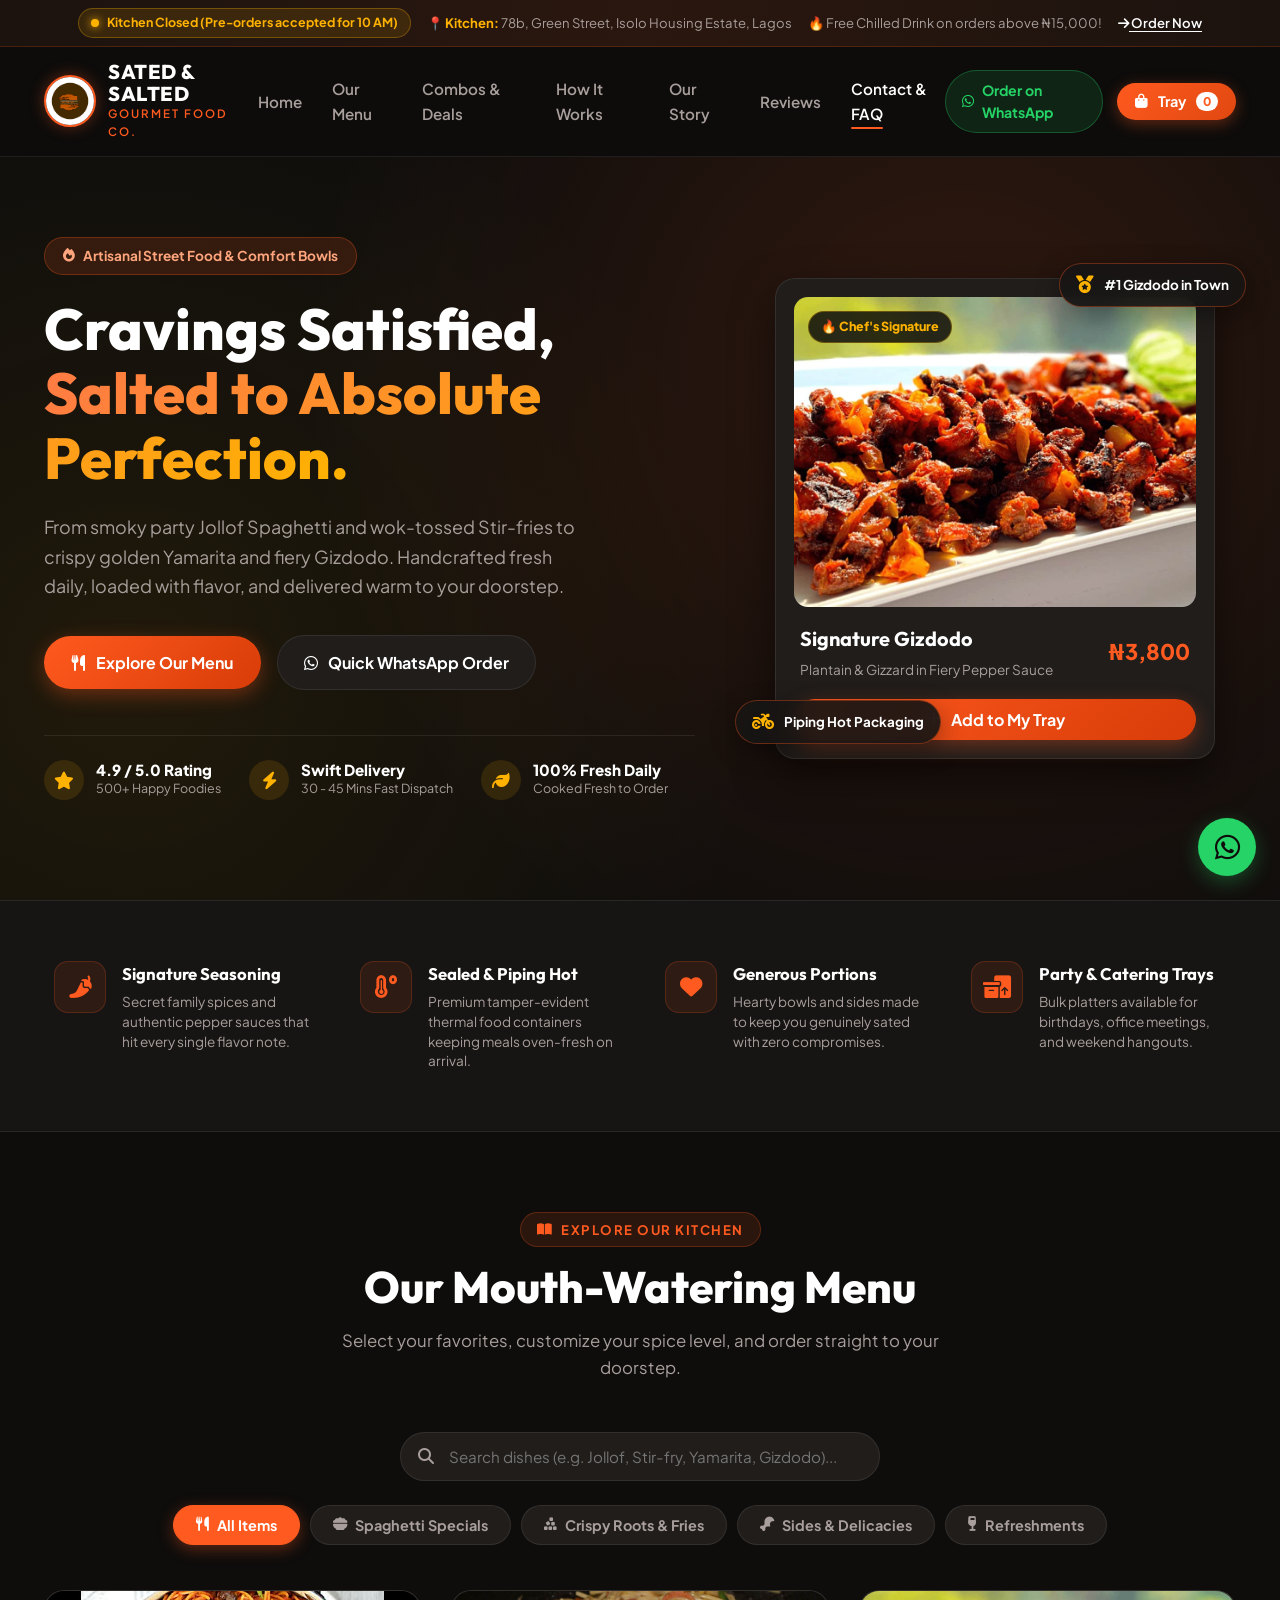
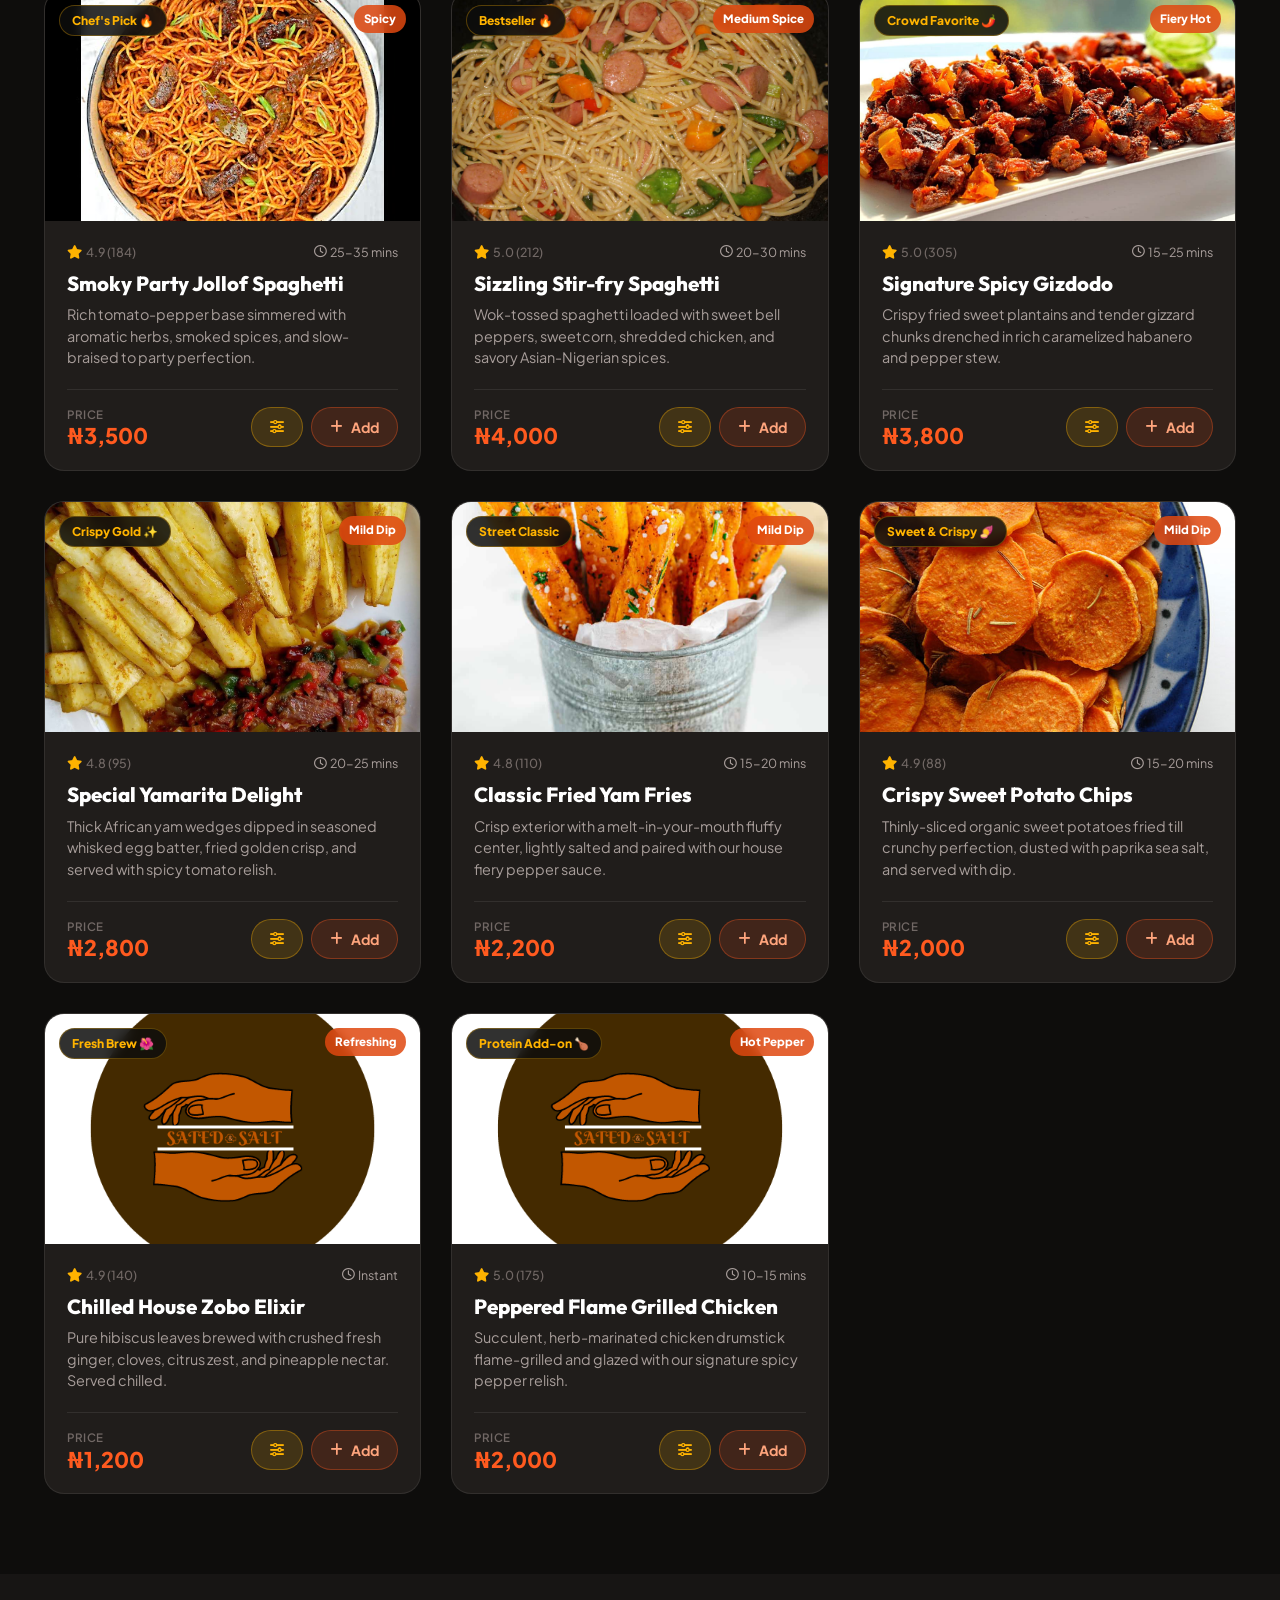
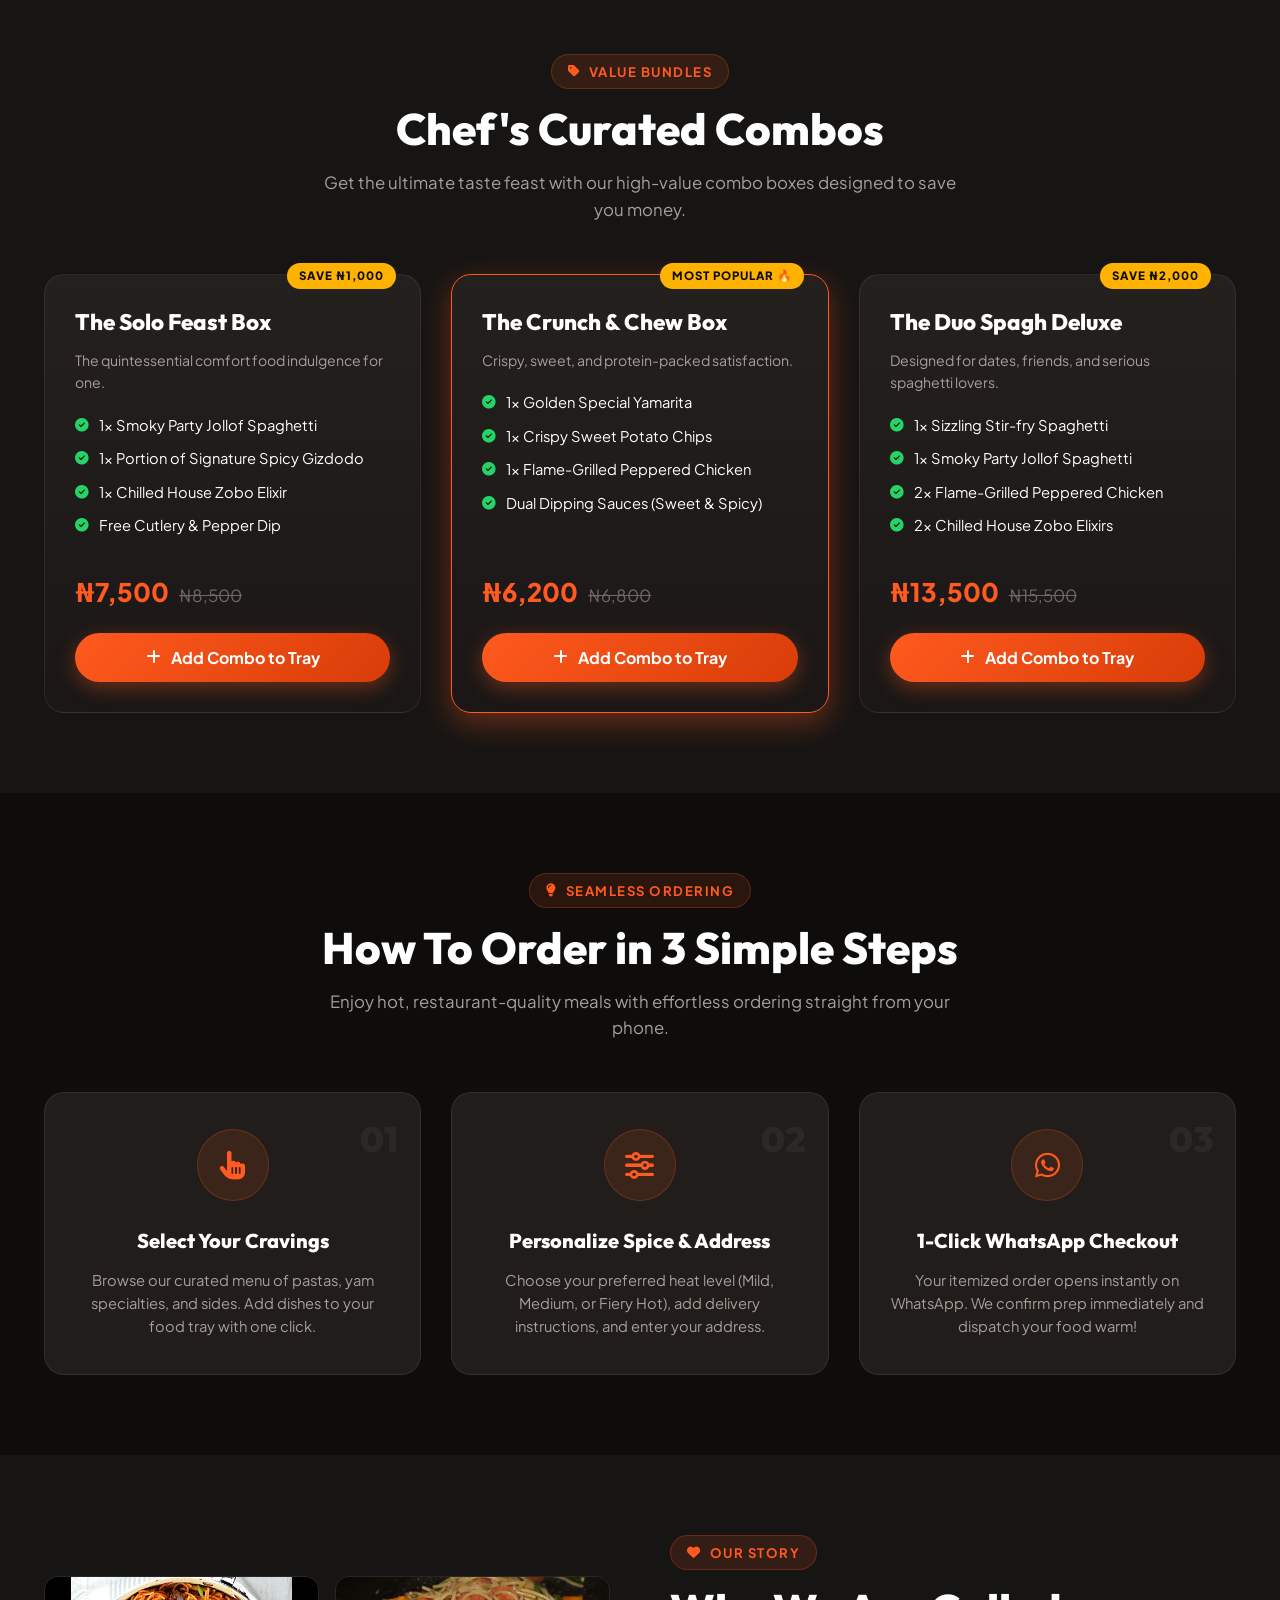
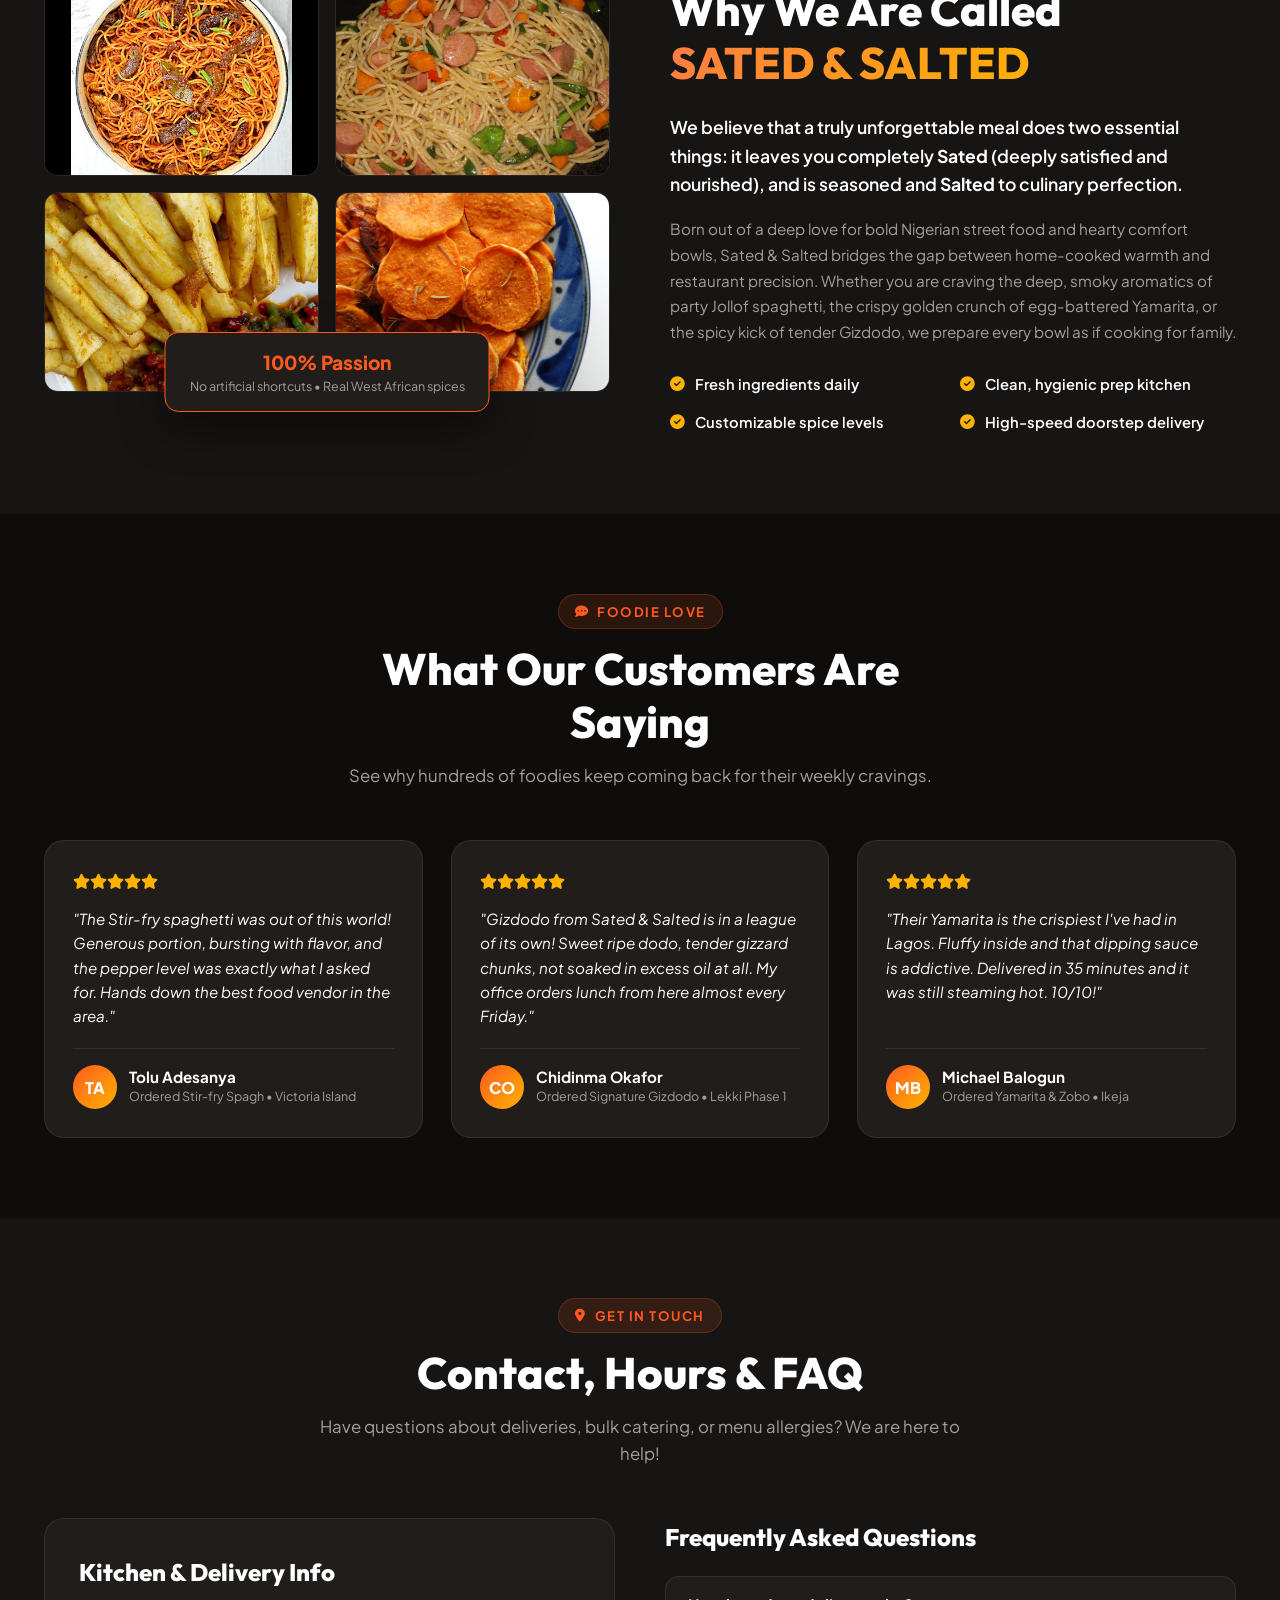
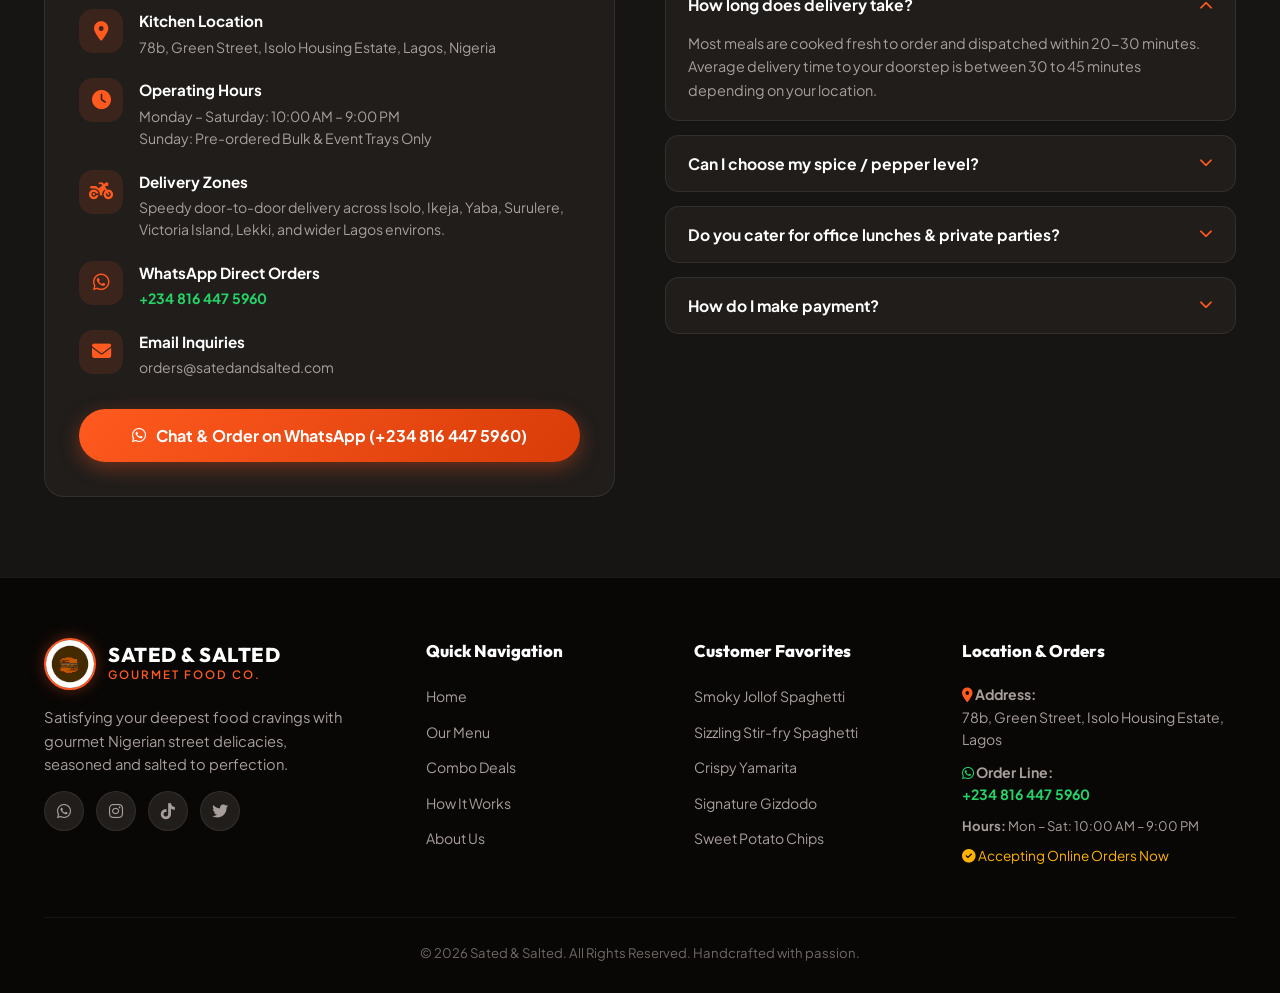
==== index.html @ 45235efa "Redesign Sated & Salted food vendor website with menu, cart, and WhatsApp ordering" ====
<!DOCTYPE html>
<html lang="en">

<head>
  <meta charset="UTF-8">
  <meta http-equiv="X-UA-Compatible" content="IE=edge">
  <meta name="viewport" content="width=device-width, initial-scale=1.0">
  <title>Sated & Salted | Gourmet Street Food & Comfort Bowls</title>
  <meta name="description" content="Sated & Salted serves mouth-watering Jollof Spaghetti, Stir-fry, Yamarita, Crispy Sweet Potato, and Signature Spicy Gizdodo. Order online with swift delivery!">

  <!-- Google Fonts -->
  <link rel="preconnect" href="https://fonts.googleapis.com">
  <link rel="preconnect" href="https://fonts.gstatic.com" crossorigin>
  <link href="https://fonts.googleapis.com/css2?family=Outfit:wght@400;600;700;800;900&family=Plus+Jakarta+Sans:wght@400;500;600;700;800&display=swap" rel="stylesheet">

  <!-- Font Awesome 6 Icons -->
  <link rel="stylesheet" href="https://cdnjs.cloudflare.com/ajax/libs/font-awesome/6.4.0/css/all.min.css">

  <!-- Main Stylesheet -->
  <link rel="stylesheet" href="style.css">
</head>

<body>

  <!-- Top Announcement Bar -->
  <div class="top-bar">
    <span id="kitchenStatusIndicator" class="kitchen-status-pill"><span class="status-dot"></span> Kitchen Open & Cooking</span>
    <span>📍 <strong>Kitchen:</strong> 78b, Green Street, Isolo Housing Estate, Lagos</span>
    <span>🔥 Free Chilled Drink on orders above ₦15,000!</span>
    <a href="#menu"><i class="fas fa-arrow-right"></i> Order Now</a>
  </div>

  <!-- Main Sticky Header -->
  <header id="header">
    <div class="container header-container">
      <!-- Brand Logo -->
      <a href="#hero" class="brand-logo-link">
        <img src="SATED & SALTED.png" alt="Sated & Salted Logo" class="brand-logo-img">
        <div class="brand-name-text">
          <span class="brand-title">SATED & SALTED</span>
          <span class="brand-subtitle">Gourmet Food Co.</span>
        </div>
      </a>

      <!-- Navigation Links -->
      <nav>
        <ul id="navbar">
          <li><a class="active" href="#hero">Home</a></li>
          <li><a href="#menu">Our Menu</a></li>
          <li><a href="#specials">Combos & Deals</a></li>
          <li><a href="#how-it-works">How It Works</a></li>
          <li><a href="#about">Our Story</a></li>
          <li><a href="#reviews">Reviews</a></li>
          <li><a href="#contact">Contact & FAQ</a></li>
        </ul>
      </nav>

      <!-- Header Actions -->
      <div class="header-actions">
        <!-- Direct WhatsApp CTA -->
        <a href="https://wa.me/2348164475960?text=Hello%20Sated%20%26%20Salted!%20I%20would%20like%20to%20place%20an%20order." target="_blank" class="btn-header-whatsapp">
          <i class="fab fa-whatsapp"></i>
          <span>Order on WhatsApp</span>
        </a>

        <!-- Cart Button -->
        <button class="btn-cart-toggle" aria-label="View Shopping Cart">
          <i class="fas fa-shopping-bag"></i>
          <span>Tray</span>
          <span class="cart-count-badge">0</span>
        </button>

        <!-- Mobile Menu Toggle Button -->
        <button class="mobile-menu-toggle" id="mobileMenuToggle" aria-label="Toggle Navigation">
          <i class="fas fa-bars"></i>
        </button>
      </div>
    </div>
  </header>

  <!-- Hero Section -->
  <section id="hero">
    <div class="container">
      <div class="hero-grid">
        <!-- Left Hero Copy -->
        <div class="hero-content">
          <div class="hero-badge">
            <i class="fas fa-fire"></i>
            <span>Artisanal Street Food & Comfort Bowls</span>
          </div>
          
          <h1 class="hero-title">
            Cravings Satisfied, <br>
            <span class="gradient-text">Salted to Absolute Perfection.</span>
          </h1>

          <p class="hero-subtitle">
            From smoky party Jollof Spaghetti and wok-tossed Stir-fries to crispy golden Yamarita and fiery Gizdodo. Handcrafted fresh daily, loaded with flavor, and delivered warm to your doorstep.
          </p>

          <div class="hero-cta-group">
            <a href="#menu" class="btn-primary">
              <i class="fas fa-utensils"></i> Explore Our Menu
            </a>
            <a href="https://wa.me/2348164475960?text=Hi!%20I%20want%20to%20order%20food%20from%20Sated%20%26%20Salted" target="_blank" class="btn-secondary">
              <i class="fab fa-whatsapp"></i> Quick WhatsApp Order
            </a>
          </div>

          <!-- Trust & Service Metrics -->
          <div class="hero-trust-metrics">
            <div class="trust-item">
              <div class="trust-icon"><i class="fas fa-star"></i></div>
              <div class="trust-text">
                <h4>4.9 / 5.0 Rating</h4>
                <p>500+ Happy Foodies</p>
              </div>
            </div>

            <div class="trust-item">
              <div class="trust-icon"><i class="fas fa-bolt"></i></div>
              <div class="trust-text">
                <h4>Swift Delivery</h4>
                <p>30 - 45 Mins Fast Dispatch</p>
              </div>
            </div>

            <div class="trust-item">
              <div class="trust-icon"><i class="fas fa-leaf"></i></div>
              <div class="trust-text">
                <h4>100% Fresh Daily</h4>
                <p>Cooked Fresh to Order</p>
              </div>
            </div>
          </div>
        </div>

        <!-- Right Hero Visual Showcase -->
        <div class="hero-visual">
          <div class="floating-pill floating-pill-1">
            <i class="fas fa-medal"></i>
            <span>#1 Gizdodo in Town</span>
          </div>

          <div class="hero-dish-card">
            <div class="hero-dish-img-wrap">
              <img src="gizdodo.jpg" alt="Signature Spicy Gizdodo">
              <span class="hero-dish-badge">🔥 Chef's Signature</span>
            </div>
            <div class="hero-dish-info">
              <div>
                <h3>Signature Gizdodo</h3>
                <p>Plantain & Gizzard in Fiery Pepper Sauce</p>
              </div>
              <div class="hero-dish-price-group">
                <div class="hero-dish-price">₦3,800</div>
              </div>
            </div>
            <button class="btn-primary" style="width: 100%; margin-top: 12px; padding: 10px;" onclick="addToCart('gizdodo')">
              <i class="fas fa-plus"></i> Add to My Tray
            </button>
          </div>

          <div class="floating-pill floating-pill-2">
            <i class="fas fa-motorcycle"></i>
            <span>Piping Hot Packaging</span>
          </div>
        </div>
      </div>
    </div>
  </section>

  <!-- Features / Value Pillars Bar -->
  <section class="features-section">
    <div class="container">
      <div class="features-grid">
        <div class="feature-card">
          <div class="feature-icon-box"><i class="fas fa-pepper-hot"></i></div>
          <div class="feature-info">
            <h4>Signature Seasoning</h4>
            <p>Secret family spices and authentic pepper sauces that hit every single flavor note.</p>
          </div>
        </div>

        <div class="feature-card">
          <div class="feature-icon-box"><i class="fas fa-temperature-high"></i></div>
          <div class="feature-info">
            <h4>Sealed & Piping Hot</h4>
            <p>Premium tamper-evident thermal food containers keeping meals oven-fresh on arrival.</p>
          </div>
        </div>

        <div class="feature-card">
          <div class="feature-icon-box"><i class="fas fa-heart"></i></div>
          <div class="feature-info">
            <h4>Generous Portions</h4>
            <p>Hearty bowls and sides made to keep you genuinely sated with zero compromises.</p>
          </div>
        </div>

        <div class="feature-card">
          <div class="feature-icon-box"><i class="fas fa-boxes-packing"></i></div>
          <div class="feature-info">
            <h4>Party & Catering Trays</h4>
            <p>Bulk platters available for birthdays, office meetings, and weekend hangouts.</p>
          </div>
        </div>
      </div>
    </div>
  </section>

  <!-- Interactive Menu Section -->
  <section id="menu" class="section-p1">
    <div class="container">
      <div class="section-title-wrap">
        <span class="section-tag"><i class="fas fa-book-open"></i> Explore Our Kitchen</span>
        <h2 class="section-heading">Our Mouth-Watering Menu</h2>
        <p class="section-desc">Select your favorites, customize your spice level, and order straight to your doorstep.</p>
      </div>

      <!-- Search & Category Filters -->
      <div class="menu-filter-wrapper">
        <div class="menu-search-box">
          <i class="fas fa-search"></i>
          <input type="text" id="menuSearchInput" placeholder="Search dishes (e.g. Jollof, Stir-fry, Yamarita, Gizdodo)...">
        </div>

        <div class="menu-categories">
          <button class="cat-btn active" data-cat="all"><i class="fas fa-utensils"></i> All Items</button>
          <button class="cat-btn" data-cat="spaghetti"><i class="fas fa-bowl-food"></i> Spaghetti Specials</button>
          <button class="cat-btn" data-cat="fries"><i class="fas fa-cubes-stacked"></i> Crispy Roots & Fries</button>
          <button class="cat-btn" data-cat="sides"><i class="fas fa-drumstick-bite"></i> Sides & Delicacies</button>
          <button class="cat-btn" data-cat="drinks"><i class="fas fa-wine-glass"></i> Refreshments</button>
        </div>
      </div>

      <!-- Menu Grid Cards (Rendered dynamically by JavaScript with instant fallback) -->
      <div class="menu-grid" id="menuGrid">
        <!-- Rendered by app.js -->
      </div>
    </div>
  </section>

  <!-- Combos & Specials Section -->
  <section id="specials" class="section-p1">
    <div class="container">
      <div class="section-title-wrap">
        <span class="section-tag"><i class="fas fa-tag"></i> Value Bundles</span>
        <h2 class="section-heading">Chef's Curated Combos</h2>
        <p class="section-desc">Get the ultimate taste feast with our high-value combo boxes designed to save you money.</p>
      </div>

      <div class="specials-grid">
        <!-- Combo 1 -->
        <div class="special-card">
          <span class="combo-ribbon">Save ₦1,000</span>
          <h3>The Solo Feast Box</h3>
          <p class="special-sub">The quintessential comfort food indulgence for one.</p>
          <ul class="combo-items-list">
            <li><i class="fas fa-check-circle"></i> 1x Smoky Party Jollof Spaghetti</li>
            <li><i class="fas fa-check-circle"></i> 1x Portion of Signature Spicy Gizdodo</li>
            <li><i class="fas fa-check-circle"></i> 1x Chilled House Zobo Elixir</li>
            <li><i class="fas fa-check-circle"></i> Free Cutlery & Pepper Dip</li>
          </ul>
          <div class="combo-pricing">
            <span class="combo-current-price">₦7,500</span>
            <span class="combo-original-price">₦8,500</span>
          </div>
          <button class="btn-primary" onclick="addComboToCart('combo-solo', 'The Solo Feast Box', 7500, 'jollofspagh.jpg')">
            <i class="fas fa-plus"></i> Add Combo to Tray
          </button>
        </div>

        <!-- Combo 2 (Featured) -->
        <div class="special-card featured-combo">
          <span class="combo-ribbon">Most Popular 🔥</span>
          <h3>The Crunch & Chew Box</h3>
          <p class="special-sub">Crispy, sweet, and protein-packed satisfaction.</p>
          <ul class="combo-items-list">
            <li><i class="fas fa-check-circle"></i> 1x Golden Special Yamarita</li>
            <li><i class="fas fa-check-circle"></i> 1x Crispy Sweet Potato Chips</li>
            <li><i class="fas fa-check-circle"></i> 1x Flame-Grilled Peppered Chicken</li>
            <li><i class="fas fa-check-circle"></i> Dual Dipping Sauces (Sweet & Spicy)</li>
          </ul>
          <div class="combo-pricing">
            <span class="combo-current-price">₦6,200</span>
            <span class="combo-original-price">₦6,800</span>
          </div>
          <button class="btn-primary" onclick="addComboToCart('combo-crunch', 'The Crunch & Chew Box', 6200, 'fried yam.jpg')">
            <i class="fas fa-plus"></i> Add Combo to Tray
          </button>
        </div>

        <!-- Combo 3 -->
        <div class="special-card">
          <span class="combo-ribbon">Save ₦2,000</span>
          <h3>The Duo Spagh Deluxe</h3>
          <p class="special-sub">Designed for dates, friends, and serious spaghetti lovers.</p>
          <ul class="combo-items-list">
            <li><i class="fas fa-check-circle"></i> 1x Sizzling Stir-fry Spaghetti</li>
            <li><i class="fas fa-check-circle"></i> 1x Smoky Party Jollof Spaghetti</li>
            <li><i class="fas fa-check-circle"></i> 2x Flame-Grilled Peppered Chicken</li>
            <li><i class="fas fa-check-circle"></i> 2x Chilled House Zobo Elixirs</li>
          </ul>
          <div class="combo-pricing">
            <span class="combo-current-price">₦13,500</span>
            <span class="combo-original-price">₦15,500</span>
          </div>
          <button class="btn-primary" onclick="addComboToCart('combo-duo', 'The Duo Spagh Deluxe', 13500, 'stirfryspagh.jpg')">
            <i class="fas fa-plus"></i> Add Combo to Tray
          </button>
        </div>
      </div>
    </div>
  </section>

  <!-- How It Works Section -->
  <section id="how-it-works" class="section-p1">
    <div class="container">
      <div class="section-title-wrap">
        <span class="section-tag"><i class="fas fa-lightbulb"></i> Seamless Ordering</span>
        <h2 class="section-heading">How To Order in 3 Simple Steps</h2>
        <p class="section-desc">Enjoy hot, restaurant-quality meals with effortless ordering straight from your phone.</p>
      </div>

      <div class="steps-grid">
        <div class="step-card">
          <span class="step-number">01</span>
          <div class="step-icon-wrap"><i class="fas fa-hand-pointer"></i></div>
          <h3>Select Your Cravings</h3>
          <p>Browse our curated menu of pastas, yam specialties, and sides. Add dishes to your food tray with one click.</p>
        </div>

        <div class="step-card">
          <span class="step-number">02</span>
          <div class="step-icon-wrap"><i class="fas fa-sliders"></i></div>
          <h3>Personalize Spice & Address</h3>
          <p>Choose your preferred heat level (Mild, Medium, or Fiery Hot), add delivery instructions, and enter your address.</p>
        </div>

        <div class="step-card">
          <span class="step-number">03</span>
          <div class="step-icon-wrap"><i class="fab fa-whatsapp"></i></div>
          <h3>1-Click WhatsApp Checkout</h3>
          <p>Your itemized order opens instantly on WhatsApp. We confirm prep immediately and dispatch your food warm!</p>
        </div>
      </div>
    </div>
  </section>

  <!-- About Sated & Salted Section -->
  <section id="about" class="section-p1">
    <div class="container">
      <div class="about-grid">
        <!-- Collage of Real Dishes -->
        <div class="about-images-collage">
          <div class="about-img-box"><img src="jollofspagh.jpg" alt="Jollof Spagh Dish"></div>
          <div class="about-img-box"><img src="stirfryspagh.jpg" alt="Stir-fry Spagh Dish"></div>
          <div class="about-img-box"><img src="fried yam.jpg" alt="Yamarita Dish"></div>
          <div class="about-img-box"><img src="Sweet Potato chips.jpg" alt="Sweet Potato Chips"></div>
          
          <div class="about-badge-card">
            <h4>100% Passion</h4>
            <p>No artificial shortcuts • Real West African spices</p>
          </div>
        </div>

        <!-- Story & Values -->
        <div class="about-content">
          <div class="section-title-wrap">
            <span class="section-tag"><i class="fas fa-heart"></i> Our Story</span>
            <h2 class="section-heading">Why We Are Called <br><span class="gradient-text">SATED & SALTED</span></h2>
          </div>

          <p class="about-lead">
            We believe that a truly unforgettable meal does two essential things: it leaves you completely <strong>Sated</strong> (deeply satisfied and nourished), and is seasoned and <strong>Salted</strong> to culinary perfection.
          </p>

          <p class="about-text">
            Born out of a deep love for bold Nigerian street food and hearty comfort bowls, Sated & Salted bridges the gap between home-cooked warmth and restaurant precision. Whether you are craving the deep, smoky aromatics of party Jollof spaghetti, the crispy golden crunch of egg-battered Yamarita, or the spicy kick of tender Gizdodo, we prepare every bowl as if cooking for family.
          </p>

          <div class="about-values-list">
            <div class="val-item"><i class="fas fa-check-circle"></i> Fresh ingredients daily</div>
            <div class="val-item"><i class="fas fa-check-circle"></i> Clean, hygienic prep kitchen</div>
            <div class="val-item"><i class="fas fa-check-circle"></i> Customizable spice levels</div>
            <div class="val-item"><i class="fas fa-check-circle"></i> High-speed doorstep delivery</div>
          </div>
        </div>
      </div>
    </div>
  </section>

  <!-- Customer Reviews Section -->
  <section id="reviews" class="section-p1">
    <div class="container">
      <div class="section-title-wrap">
        <span class="section-tag"><i class="fas fa-comment-dots"></i> Foodie Love</span>
        <h2 class="section-heading">What Our Customers Are Saying</h2>
        <p class="section-desc">See why hundreds of foodies keep coming back for their weekly cravings.</p>
      </div>

      <div class="reviews-grid">
        <div class="review-card">
          <div class="review-stars">
            <i class="fas fa-star"></i><i class="fas fa-star"></i><i class="fas fa-star"></i><i class="fas fa-star"></i><i class="fas fa-star"></i>
          </div>
          <p class="review-quote">
            "The Stir-fry spaghetti was out of this world! Generous portion, bursting with flavor, and the pepper level was exactly what I asked for. Hands down the best food vendor in the area."
          </p>
          <div class="review-author">
            <div class="author-avatar">TA</div>
            <div class="author-info">
              <h4>Tolu Adesanya</h4>
              <p>Ordered Stir-fry Spagh • Victoria Island</p>
            </div>
          </div>
        </div>

        <div class="review-card">
          <div class="review-stars">
            <i class="fas fa-star"></i><i class="fas fa-star"></i><i class="fas fa-star"></i><i class="fas fa-star"></i><i class="fas fa-star"></i>
          </div>
          <p class="review-quote">
            "Gizdodo from Sated & Salted is in a league of its own! Sweet ripe dodo, tender gizzard chunks, not soaked in excess oil at all. My office orders lunch from here almost every Friday."
          </p>
          <div class="review-author">
            <div class="author-avatar">CO</div>
            <div class="author-info">
              <h4>Chidinma Okafor</h4>
              <p>Ordered Signature Gizdodo • Lekki Phase 1</p>
            </div>
          </div>
        </div>

        <div class="review-card">
          <div class="review-stars">
            <i class="fas fa-star"></i><i class="fas fa-star"></i><i class="fas fa-star"></i><i class="fas fa-star"></i><i class="fas fa-star"></i>
          </div>
          <p class="review-quote">
            "Their Yamarita is the crispiest I've had in Lagos. Fluffy inside and that dipping sauce is addictive. Delivered in 35 minutes and it was still steaming hot. 10/10!"
          </p>
          <div class="review-author">
            <div class="author-avatar">MB</div>
            <div class="author-info">
              <h4>Michael Balogun</h4>
              <p>Ordered Yamarita & Zobo • Ikeja</p>
            </div>
          </div>
        </div>
      </div>
    </div>
  </section>

  <!-- Contact, Hours & FAQ Section -->
  <section id="contact" class="section-p1">
    <div class="container">
      <div class="section-title-wrap">
        <span class="section-tag"><i class="fas fa-map-marker-alt"></i> Get In Touch</span>
        <h2 class="section-heading">Contact, Hours & FAQ</h2>
        <p class="section-desc">Have questions about deliveries, bulk catering, or menu allergies? We are here to help!</p>
      </div>

      <div class="contact-grid">
        <!-- Contact & Hours Details -->
        <div class="contact-card-box">
          <h3>Kitchen & Delivery Info</h3>
          <div class="contact-details-list">
            <div class="contact-detail-row">
              <div class="contact-detail-icon"><i class="fas fa-location-dot"></i></div>
              <div class="contact-detail-text">
                <h4>Kitchen Location</h4>
                <p>78b, Green Street, Isolo Housing Estate, Lagos, Nigeria</p>
              </div>
            </div>

            <div class="contact-detail-row">
              <div class="contact-detail-icon"><i class="fas fa-clock"></i></div>
              <div class="contact-detail-text">
                <h4>Operating Hours</h4>
                <p>Monday – Saturday: 10:00 AM – 9:00 PM<br>Sunday: Pre-ordered Bulk & Event Trays Only</p>
              </div>
            </div>

            <div class="contact-detail-row">
              <div class="contact-detail-icon"><i class="fas fa-motorcycle"></i></div>
              <div class="contact-detail-text">
                <h4>Delivery Zones</h4>
                <p>Speedy door-to-door delivery across Isolo, Ikeja, Yaba, Surulere, Victoria Island, Lekki, and wider Lagos environs.</p>
              </div>
            </div>

            <div class="contact-detail-row">
              <div class="contact-detail-icon"><i class="fab fa-whatsapp"></i></div>
              <div class="contact-detail-text">
                <h4>WhatsApp Direct Orders</h4>
                <p><a href="https://wa.me/2348164475960" target="_blank" style="color: var(--whatsapp); font-weight: 700;">+234 816 447 5960</a></p>
              </div>
            </div>

            <div class="contact-detail-row">
              <div class="contact-detail-icon"><i class="fas fa-envelope"></i></div>
              <div class="contact-detail-text">
                <h4>Email Inquiries</h4>
                <p>orders@satedandsalted.com</p>
              </div>
            </div>
          </div>

          <a href="https://wa.me/2348164475960?text=Hello%20Sated%20%26%20Salted!%20I%20want%20to%20order%20food." target="_blank" class="btn-primary" style="width: 100%; text-align: center;">
            <i class="fab fa-whatsapp"></i> Chat & Order on WhatsApp (+234 816 447 5960)
          </a>
        </div>

        <!-- FAQ Accordion -->
        <div class="faq-wrap">
          <h3>Frequently Asked Questions</h3>

          <div class="faq-item active">
            <button class="faq-question">
              <span>How long does delivery take?</span>
              <i class="fas fa-chevron-down"></i>
            </button>
            <div class="faq-answer">
              <p>Most meals are cooked fresh to order and dispatched within 20-30 minutes. Average delivery time to your doorstep is between 30 to 45 minutes depending on your location.</p>
            </div>
          </div>

          <div class="faq-item">
            <button class="faq-question">
              <span>Can I choose my spice / pepper level?</span>
              <i class="fas fa-chevron-down"></i>
            </button>
            <div class="faq-answer">
              <p>Yes, absolutely! When checking out in your food tray, you can select Mild, Medium, or Fiery Hot, and add any special notes like "less oil" or "extra dipping pepper".</p>
            </div>
          </div>

          <div class="faq-item">
            <button class="faq-question">
              <span>Do you cater for office lunches & private parties?</span>
              <i class="fas fa-chevron-down"></i>
            </button>
            <div class="faq-answer">
              <p>Yes! We provide party platters, mini food boxes, and large catering trays for birthdays, office meetings, and weekend hangouts. Please contact us 24 hours in advance via WhatsApp for discounted bulk rates.</p>
            </div>
          </div>

          <div class="faq-item">
            <button class="faq-question">
              <span>How do I make payment?</span>
              <i class="fas fa-chevron-down"></i>
            </button>
            <div class="faq-answer">
              <p>When you click "Send Order to WhatsApp", your receipt is generated. Our kitchen immediately sends the business bank account for instant transfer verification, after which your order is dispatched.</p>
            </div>
          </div>
        </div>
      </div>
    </div>
  </section>

  <!-- Footer -->
  <footer class="footer">
    <div class="container">
      <div class="footer-top">
        <div class="footer-brand">
          <div class="brand-logo-link">
            <img src="SATED & SALTED.png" alt="Sated & Salted Logo" class="brand-logo-img">
            <div class="brand-name-text">
              <span class="brand-title">SATED & SALTED</span>
              <span class="brand-subtitle">Gourmet Food Co.</span>
            </div>
          </div>
          <p>Satisfying your deepest food cravings with gourmet Nigerian street delicacies, seasoned and salted to perfection.</p>
          <div class="footer-socials">
            <a href="https://wa.me/2348164475960" target="_blank" class="social-icon-btn" aria-label="WhatsApp"><i class="fab fa-whatsapp"></i></a>
            <a href="#" class="social-icon-btn" aria-label="Instagram"><i class="fab fa-instagram"></i></a>
            <a href="#" class="social-icon-btn" aria-label="TikTok"><i class="fab fa-tiktok"></i></a>
            <a href="#" class="social-icon-btn" aria-label="Twitter"><i class="fab fa-twitter"></i></a>
          </div>
        </div>

        <div class="footer-col">
          <h4>Quick Navigation</h4>
          <ul class="footer-links">
            <li><a href="#hero">Home</a></li>
            <li><a href="#menu">Our Menu</a></li>
            <li><a href="#specials">Combo Deals</a></li>
            <li><a href="#how-it-works">How It Works</a></li>
            <li><a href="#about">About Us</a></li>
          </ul>
        </div>

        <div class="footer-col">
          <h4>Customer Favorites</h4>
          <ul class="footer-links">
            <li><a href="#menu">Smoky Jollof Spaghetti</a></li>
            <li><a href="#menu">Sizzling Stir-fry Spaghetti</a></li>
            <li><a href="#menu">Crispy Yamarita</a></li>
            <li><a href="#menu">Signature Gizdodo</a></li>
            <li><a href="#menu">Sweet Potato Chips</a></li>
          </ul>
        </div>

        <div class="footer-col">
          <h4>Location & Orders</h4>
          <p style="color: var(--text-muted); font-size: 0.88rem; line-height: 1.6; margin-bottom: 10px;">
            <i class="fas fa-location-dot" style="color: var(--primary);"></i> <strong>Address:</strong><br>
            78b, Green Street, Isolo Housing Estate, Lagos
          </p>
          <p style="color: var(--text-muted); font-size: 0.88rem; line-height: 1.6; margin-bottom: 10px;">
            <i class="fab fa-whatsapp" style="color: var(--whatsapp);"></i> <strong>Order Line:</strong><br>
            <a href="https://wa.me/2348164475960" target="_blank" style="color: var(--whatsapp); font-weight: 700;">+234 816 447 5960</a>
          </p>
          <p style="color: var(--text-muted); font-size: 0.82rem; line-height: 1.5; margin-bottom: 10px;">
            <strong>Hours:</strong> Mon – Sat: 10:00 AM – 9:00 PM
          </p>
          <div style="font-size: 0.85rem; color: var(--accent);">
            <i class="fas fa-check-circle"></i> Accepting Online Orders Now
          </div>
        </div>
      </div>

      <div class="footer-bottom">
        <p>&copy; 2026 Sated & Salted. All Rights Reserved. Handcrafted with passion.</p>
      </div>
    </div>
  </footer>

  <!-- Slide-out Shopping Cart Drawer -->
  <div class="cart-overlay" id="cartOverlay"></div>
  <aside class="cart-drawer" id="cartDrawer" aria-label="Food Tray Drawer">
    <div class="cart-drawer-header">
      <h3><i class="fas fa-shopping-bag"></i> Your Food Tray</h3>
      <button class="btn-close-cart" id="closeCartBtn" aria-label="Close Tray">
        <i class="fas fa-times"></i>
      </button>
    </div>

    <div class="cart-drawer-body">
      <!-- Empty State -->
      <div class="cart-empty-state" id="cartEmptyState">
        <i class="fas fa-bowl-food"></i>
        <h4>Your tray is currently empty!</h4>
        <p>Explore our menu and add your favorite dishes to begin your order.</p>
        <button class="btn-primary" style="margin-top: 18px;" onclick="closeCartDrawer(); window.location.href='#menu';">
          <i class="fas fa-utensils"></i> Browse Menu
        </button>
      </div>

      <!-- Item List Container -->
      <div class="cart-items-list" id="cartItemsList">
        <!-- Rendered by app.js -->
      </div>

      <!-- Order Preferences & Contact Form -->
      <div class="cart-checkout-form" id="cartCheckoutSection" style="display: none;">
        <h4 style="font-family: var(--font-heading); font-size: 1.05rem; margin-bottom: 12px;">Order Preferences & Delivery</h4>

        <div class="cart-form-group">
          <label for="custName"><i class="fas fa-user"></i> Your Full Name *</label>
          <input type="text" id="custName" placeholder="e.g. Kayode Adebayo" required>
        </div>

        <div class="cart-form-group">
          <label for="custPhone"><i class="fas fa-phone"></i> Phone / WhatsApp Number *</label>
          <input type="tel" id="custPhone" placeholder="e.g. 08012345678" required>
        </div>

        <div class="cart-form-group">
          <label for="deliveryZoneSelect"><i class="fas fa-location-dot"></i> Delivery Area / Pickup *</label>
          <select id="deliveryZoneSelect">
            <option value="island-near">Lekki Phase 1 / Ikoyi / Victoria Island (+₦1,500)</option>
            <option value="island-far">Chevron / Ajah / Sangotedo (+₦2,500)</option>
            <option value="mainland-near">Yaba / Surulere / Ikeja (+₦2,000)</option>
            <option value="mainland-far">Magodo / Festac / Ikorodu (+₦3,000)</option>
            <option value="pickup">Self-Pickup at Kitchen (₦0 Free)</option>
          </select>
        </div>

        <div class="cart-form-group">
          <label for="custAddress"><i class="fas fa-map-marker-alt"></i> Street Address / Office Location</label>
          <input type="text" id="custAddress" placeholder="e.g. Flat 4, 12 Admiralty Way, Lekki Phase 1">
        </div>

        <div class="cart-form-group">
          <label for="spicePreference"><i class="fas fa-pepper-hot"></i> Preferred Spice Level</label>
          <select id="spicePreference">
            <option value="Hot & Spicy">Hot & Spicy (Vendor Specialty)</option>
            <option value="Medium Heat">Medium Heat (Balanced & Savory)</option>
            <option value="Mild">Mild (Gentle spice, child-friendly)</option>
          </select>
        </div>

        <div class="cart-form-group">
          <label for="orderNotes"><i class="fas fa-pencil"></i> Special Cooking Notes / Requests</label>
          <textarea id="orderNotes" rows="2" placeholder="e.g. Less oil, extra dipping pepper, call when arriving..."></textarea>
        </div>
      </div>
    </div>

    <!-- Drawer Footer / WhatsApp Order Button -->
    <div class="cart-drawer-footer">
      <div class="cart-summary-row">
        <span>Items Subtotal:</span>
        <span id="cartSubtotal" class="cart-total-badge">₦0</span>
      </div>
      <div class="cart-summary-row">
        <span>Estimated Delivery:</span>
        <span id="cartDeliveryFee">₦1,500</span>
      </div>
      <div class="cart-summary-row total-row">
        <span>Grand Total:</span>
        <span id="cartGrandTotal">₦0</span>
      </div>

      <button class="btn-whatsapp-order" onclick="submitOrderViaWhatsApp()">
        <i class="fab fa-whatsapp"></i> Send Order to WhatsApp
      </button>

      <button class="btn-clear-cart" onclick="clearCart()">Clear Tray</button>
    </div>
  </aside>

  <!-- Mobile Bottom Quick Navigation Bar -->
  <div class="mobile-bottom-bar">
    <a href="#menu" class="btn-mobile-menu">
      <i class="fas fa-utensils"></i> Menu
    </a>
    <button class="btn-mobile-cart" aria-label="Open Tray">
      <i class="fas fa-shopping-bag"></i>
      <span>Tray (<span class="cart-count-badge">0</span>)</span>
    </button>
  </div>

  <!-- Floating WhatsApp Quick Button -->
  <a href="https://wa.me/2348164475960?text=Hello%20Sated%20%26%20Salted!%20I%20would%20like%20to%20order%20food." target="_blank" class="floating-whatsapp-btn" aria-label="Chat on WhatsApp" title="Order via WhatsApp (+234 816 447 5960)">
    <i class="fab fa-whatsapp"></i>
  </a>

  <!-- Dish Customization Modal -->
  <div class="dish-modal-overlay" id="dishModalOverlay">
    <div class="dish-modal-card">
      <div class="dish-modal-header">
        <img id="modalDishImg" src="jollofspagh.jpg" alt="Dish preview">
        <button class="dish-modal-close" id="closeDishModalBtn" aria-label="Close modal">
          <i class="fas fa-times"></i>
        </button>
      </div>
      <div class="dish-modal-body">
        <h3 id="modalDishTitle">Smoky Party Jollof Spaghetti</h3>
        <p class="dish-modal-desc" id="modalDishDesc">Rich tomato-pepper base simmered with aromatic herbs.</p>

        <!-- Portion Choice -->
        <div class="dish-modal-section-title">
          <span>Choose Bowl Size</span>
          <span style="font-size: 0.75rem; color: var(--text-dim);">Select 1</span>
        </div>
        <div class="portion-options">
          <label class="portion-label">
            <div style="display: flex; align-items: center; gap: 10px;">
              <input type="radio" name="modalPortion" id="portionRegular" checked>
              <span class="portion-info">Standard Bowl</span>
            </div>
            <span style="font-size: 0.85rem; color: var(--text-muted);">Standard Price</span>
          </label>
          <label class="portion-label">
            <div style="display: flex; align-items: center; gap: 10px;">
              <input type="radio" name="modalPortion" id="portionJumbo">
              <span class="portion-info">Jumbo Feast Bowl (Extra Portion)</span>
            </div>
            <span style="font-size: 0.85rem; color: var(--primary); font-weight: 700;">+₦1,500</span>
          </label>
        </div>

        <!-- Add-on Extras -->
        <div class="dish-modal-section-title">
          <span>Add-on Extras</span>
          <span style="font-size: 0.75rem; color: var(--text-dim);">Optional</span>
        </div>
        <div class="addons-list">
          <label class="addon-label">
            <div style="display: flex; align-items: center; gap: 10px;">
              <input type="checkbox" class="modal-addon-checkbox" data-name="Extra Fried Dodo" data-price="800">
              <span class="addon-info">Extra Fried Sweet Plantain (Dodo)</span>
            </div>
            <span style="font-size: 0.85rem; color: var(--accent); font-weight: 700;">+₦800</span>
          </label>
          <label class="addon-label">
            <div style="display: flex; align-items: center; gap: 10px;">
              <input type="checkbox" class="modal-addon-checkbox" data-name="Hard Boiled Egg" data-price="300">
              <span class="addon-info">Hard Boiled Egg</span>
            </div>
            <span style="font-size: 0.85rem; color: var(--accent); font-weight: 700;">+₦300</span>
          </label>
          <label class="addon-label">
            <div style="display: flex; align-items: center; gap: 10px;">
              <input type="checkbox" class="modal-addon-checkbox" data-name="Signature Extra Pepper Dip" data-price="400">
              <span class="addon-info">Signature Extra Pepper Relish</span>
            </div>
            <span style="font-size: 0.85rem; color: var(--accent); font-weight: 700;">+₦400</span>
          </label>
          <label class="addon-label">
            <div style="display: flex; align-items: center; gap: 10px;">
              <input type="checkbox" class="modal-addon-checkbox" data-name="Shredded Peppered Chicken" data-price="1000">
              <span class="addon-info">Shredded Peppered Chicken</span>
            </div>
            <span style="font-size: 0.85rem; color: var(--accent); font-weight: 700;">+₦1,000</span>
          </label>
        </div>

        <!-- Spice level for this customized item -->
        <div class="dish-modal-section-title">
          <span>Heat Level</span>
        </div>
        <div class="cart-form-group">
          <select id="modalSpiceSelect" style="width: 100%; background: var(--bg-card); border: 1px solid var(--border-light); padding: 10px 14px; border-radius: var(--radius-sm); color: var(--text-main);">
            <option value="Hot & Spicy">Hot & Spicy (Recommended 🔥)</option>
            <option value="Medium Heat">Medium Heat</option>
            <option value="Mild">Mild Heat</option>
          </select>
        </div>

        <!-- Special instructions -->
        <div class="dish-modal-section-title" style="margin-top: 14px;">
          <span>Special Request</span>
        </div>
        <div class="cart-form-group">
          <input type="text" id="modalItemNotes" placeholder="e.g. Less oil, extra fork..." style="width: 100%; background: var(--bg-card); border: 1px solid var(--border-light); padding: 10px 14px; border-radius: var(--radius-sm); color: var(--text-main);">
        </div>
      </div>

      <div class="dish-modal-footer">
        <div>
          <span style="font-size: 0.72rem; color: var(--text-dim); text-transform: uppercase;">Total</span>
          <div class="modal-price-display" id="modalPriceDisplay">₦3,500</div>
        </div>
        <button class="btn-primary" onclick="confirmModalCustomization()">
          <i class="fas fa-plus"></i> Add to Food Tray
        </button>
      </div>
    </div>
  </div>

  <!-- JavaScript Application Logic -->
  <script src="app.js"></script>
</body>

</html>
---- style.css ----
/* ==========================================================================
   SATED & SALTED - Modern Food Vendor Stylesheet
   Crafted with an Appetizing, Warm, Modern Aesthetic
   ========================================================================== */

:root {
  /* Brand Palette */
  --primary: #FF5A1F;
  --primary-hover: #E04810;
  --primary-glow: rgba(255, 90, 31, 0.35);
  --primary-light: #FFF0EB;
  
  --accent: #FFB300;
  --accent-hover: #FFA000;
  --accent-glow: rgba(255, 179, 0, 0.25);
  
  --whatsapp: #25D366;
  --whatsapp-hover: #20BD5A;
  --whatsapp-glow: rgba(37, 211, 102, 0.3);

  /* Dark Luxurious Food Theme */
  --bg-body: #0E0D0C;
  --bg-surface: #171514;
  --bg-card: #201D1B;
  --bg-card-hover: #292523;
  --bg-elevated: #2D2825;
  
  /* Text */
  --text-main: #FFFFFF;
  --text-muted: #A89E9B;
  --text-dim: #716865;
  --border-light: rgba(255, 255, 255, 0.08);
  --border-highlight: rgba(255, 90, 31, 0.35);

  /* Shadows & Radius */
  --radius-sm: 8px;
  --radius-md: 14px;
  --radius-lg: 20px;
  --radius-xl: 30px;
  --radius-full: 9999px;

  --shadow-sm: 0 4px 12px rgba(0, 0, 0, 0.25);
  --shadow-md: 0 8px 24px rgba(0, 0, 0, 0.35);
  --shadow-lg: 0 16px 40px rgba(0, 0, 0, 0.5);
  --shadow-glow: 0 0 25px var(--primary-glow);

  /* Fonts */
  --font-heading: 'Outfit', -apple-system, BlinkMacSystemFont, 'Segoe UI', Roboto, sans-serif;
  --font-body: 'Plus Jakarta Sans', -apple-system, BlinkMacSystemFont, 'Segoe UI', Roboto, sans-serif;

  /* Transitions */
  --transition: all 0.3s cubic-bezier(0.25, 0.8, 0.25, 1);
  --transition-fast: all 0.15s ease;
}

/* Base Reset */
*, *::before, *::after {
  box-sizing: border-box;
  margin: 0;
  padding: 0;
}

html {
  scroll-behavior: smooth;
  font-size: 16px;
  color-scheme: dark;
}

body {
  font-family: var(--font-body);
  background-color: var(--bg-body);
  color: var(--text-main);
  line-height: 1.6;
  overflow-x: hidden;
  -webkit-font-smoothing: antialiased;
}

img {
  max-width: 100%;
  display: block;
}

a {
  text-decoration: none;
  color: inherit;
  transition: var(--transition);
}

button {
  cursor: pointer;
  border: none;
  outline: none;
  font-family: inherit;
  transition: var(--transition);
}

input, textarea, select {
  font-family: inherit;
  outline: none;
  border: none;
}

/* Utility Containers */
.container {
  width: 100%;
  max-width: 1240px;
  margin: 0 auto;
  padding: 0 24px;
}

.section-p1 {
  padding: 80px 0;
}

.section-title-wrap {
  text-align: center;
  max-width: 650px;
  margin: 0 auto 50px auto;
}

.section-tag {
  display: inline-flex;
  align-items: center;
  gap: 8px;
  font-size: 0.82rem;
  font-weight: 700;
  letter-spacing: 1.5px;
  text-transform: uppercase;
  color: var(--primary);
  background: rgba(255, 90, 31, 0.12);
  padding: 6px 16px;
  border-radius: var(--radius-full);
  margin-bottom: 14px;
  border: 1px solid rgba(255, 90, 31, 0.25);
}

.section-heading {
  font-family: var(--font-heading);
  font-size: clamp(2rem, 3.5vw, 2.75rem);
  font-weight: 800;
  line-height: 1.2;
  margin-bottom: 14px;
  color: var(--text-main);
}

.section-desc {
  font-size: 1.05rem;
  color: var(--text-muted);
}

.gradient-text {
  background: linear-gradient(135deg, #FF7A45 0%, #FFB300 100%);
  -webkit-background-clip: text;
  -webkit-text-fill-color: transparent;
}

/* ==========================================================================
   Top Announcement Bar
   ========================================================================== */
.top-bar {
  background: linear-gradient(90deg, #1C130E 0%, #2A170F 50%, #1C130E 100%);
  border-bottom: 1px solid rgba(255, 90, 31, 0.2);
  padding: 8px 16px;
  font-size: 0.82rem;
  text-align: center;
  color: var(--text-muted);
  display: flex;
  justify-content: center;
  align-items: center;
  gap: 16px;
  z-index: 1001;
  position: relative;
}

.top-bar strong {
  color: var(--accent);
}

.top-bar a {
  color: var(--text-main);
  text-decoration: underline;
  text-underline-offset: 3px;
  font-weight: 600;
}

/* ==========================================================================
   Header & Navigation
   ========================================================================== */
#header {
  position: sticky;
  top: 0;
  left: 0;
  width: 100%;
  background: rgba(14, 13, 12, 0.88);
  backdrop-filter: blur(14px);
  -webkit-backdrop-filter: blur(14px);
  border-bottom: 1px solid var(--border-light);
  z-index: 999;
  transition: var(--transition);
}

.header-container {
  display: flex;
  align-items: center;
  justify-content: space-between;
  padding: 14px 24px;
}

.brand-logo-link {
  display: flex;
  align-items: center;
  gap: 12px;
}

.brand-logo-img {
  height: 52px;
  width: 52px;
  border-radius: var(--radius-full);
  object-fit: cover;
  border: 2px solid var(--primary);
  box-shadow: 0 0 15px var(--primary-glow);
  transition: transform 0.3s ease;
}

.brand-logo-link:hover .brand-logo-img {
  transform: scale(1.05) rotate(4deg);
}

.brand-name-text {
  display: flex;
  flex-direction: column;
}

.brand-title {
  font-family: var(--font-heading);
  font-size: 1.25rem;
  font-weight: 800;
  letter-spacing: 0.5px;
  line-height: 1.1;
  color: var(--text-main);
}

.brand-subtitle {
  font-size: 0.72rem;
  font-weight: 600;
  letter-spacing: 2px;
  text-transform: uppercase;
  color: var(--primary);
}

#navbar {
  display: flex;
  align-items: center;
  gap: 30px;
  list-style: none;
}

#navbar li a {
  font-size: 0.95rem;
  font-weight: 600;
  color: var(--text-muted);
  position: relative;
  padding: 6px 0;
}

#navbar li a:hover,
#navbar li a.active {
  color: var(--text-main);
}

#navbar li a::after {
  content: '';
  position: absolute;
  bottom: 0;
  left: 0;
  width: 0%;
  height: 2px;
  background: var(--primary);
  border-radius: 2px;
  transition: var(--transition);
}

#navbar li a:hover::after,
#navbar li a.active::after {
  width: 100%;
}

.header-actions {
  display: flex;
  align-items: center;
  gap: 14px;
}

.btn-header-whatsapp {
  display: inline-flex;
  align-items: center;
  gap: 8px;
  padding: 8px 16px;
  border-radius: var(--radius-full);
  background: rgba(37, 211, 102, 0.12);
  border: 1px solid rgba(37, 211, 102, 0.3);
  color: var(--whatsapp);
  font-size: 0.88rem;
  font-weight: 700;
  transition: var(--transition);
}

.btn-header-whatsapp:hover {
  background: var(--whatsapp);
  color: #0E0D0C;
  box-shadow: 0 0 20px var(--whatsapp-glow);
}

.btn-cart-toggle {
  position: relative;
  display: inline-flex;
  align-items: center;
  gap: 10px;
  padding: 9px 18px;
  border-radius: var(--radius-full);
  background: linear-gradient(135deg, var(--primary) 0%, #E04810 100%);
  color: #FFFFFF;
  font-weight: 700;
  font-size: 0.9rem;
  box-shadow: 0 4px 15px var(--primary-glow);
}

.btn-cart-toggle:hover {
  transform: translateY(-2px);
  box-shadow: 0 8px 25px var(--primary-glow);
}

.cart-count-badge {
  background: #FFFFFF;
  color: var(--primary);
  font-size: 0.75rem;
  font-weight: 800;
  padding: 2px 7px;
  border-radius: var(--radius-full);
}

.mobile-menu-toggle {
  display: none;
  background: transparent;
  color: var(--text-main);
  font-size: 1.4rem;
  padding: 6px;
}

/* ==========================================================================
   Hero Section
   ========================================================================== */
#hero {
  position: relative;
  padding: 80px 0 100px 0;
  background: radial-gradient(circle at 75% 30%, rgba(255, 90, 31, 0.14) 0%, transparent 60%),
              radial-gradient(circle at 10% 70%, rgba(255, 179, 0, 0.08) 0%, transparent 50%),
              var(--bg-body);
  overflow: hidden;
}

.hero-grid {
  display: grid;
  grid-template-columns: 1.15fr 0.85fr;
  align-items: center;
  gap: 60px;
}

.hero-content {
  position: relative;
  z-index: 2;
}

.hero-badge {
  display: inline-flex;
  align-items: center;
  gap: 8px;
  padding: 7px 18px;
  background: rgba(255, 90, 31, 0.14);
  border: 1px solid rgba(255, 90, 31, 0.3);
  color: #FFA57D;
  font-size: 0.85rem;
  font-weight: 700;
  border-radius: var(--radius-full);
  margin-bottom: 22px;
}

.hero-title {
  font-family: var(--font-heading);
  font-size: clamp(2.4rem, 4.5vw, 3.8rem);
  font-weight: 800;
  line-height: 1.12;
  margin-bottom: 22px;
  color: var(--text-main);
}

.hero-subtitle {
  font-size: 1.12rem;
  color: var(--text-muted);
  line-height: 1.65;
  margin-bottom: 34px;
  max-width: 540px;
}

.hero-cta-group {
  display: flex;
  align-items: center;
  gap: 16px;
  flex-wrap: wrap;
  margin-bottom: 45px;
}

.btn-primary {
  display: inline-flex;
  align-items: center;
  justify-content: center;
  gap: 10px;
  background: linear-gradient(135deg, var(--primary) 0%, #D83C08 100%);
  color: #FFFFFF;
  font-size: 1rem;
  font-weight: 700;
  padding: 14px 28px;
  border-radius: var(--radius-full);
  box-shadow: 0 6px 20px var(--primary-glow);
  transition: var(--transition);
}

.btn-primary:hover {
  transform: translateY(-3px);
  box-shadow: 0 10px 30px rgba(255, 90, 31, 0.45);
}

.btn-secondary {
  display: inline-flex;
  align-items: center;
  justify-content: center;
  gap: 10px;
  background: var(--bg-card);
  border: 1px solid var(--border-light);
  color: var(--text-main);
  font-size: 1rem;
  font-weight: 700;
  padding: 14px 26px;
  border-radius: var(--radius-full);
  transition: var(--transition);
}

.btn-secondary:hover {
  background: var(--bg-card-hover);
  border-color: rgba(255, 255, 255, 0.2);
  transform: translateY(-2px);
}

.hero-trust-metrics {
  display: flex;
  align-items: center;
  gap: 28px;
  padding-top: 24px;
  border-top: 1px solid var(--border-light);
}

.trust-item {
  display: flex;
  align-items: center;
  gap: 12px;
}

.trust-icon {
  width: 40px;
  height: 40px;
  border-radius: var(--radius-full);
  background: rgba(255, 179, 0, 0.12);
  color: var(--accent);
  display: flex;
  align-items: center;
  justify-content: center;
  font-size: 1.1rem;
}

.trust-text h4 {
  font-size: 0.95rem;
  font-weight: 800;
  color: var(--text-main);
  line-height: 1.2;
}

.trust-text p {
  font-size: 0.78rem;
  color: var(--text-muted);
}

/* Hero Showcase Card */
.hero-visual {
  position: relative;
  display: flex;
  justify-content: center;
  align-items: center;
}

.hero-dish-card {
  position: relative;
  width: 100%;
  max-width: 440px;
  background: var(--bg-card);
  border: 1px solid var(--border-light);
  border-radius: var(--radius-lg);
  padding: 18px;
  box-shadow: var(--shadow-lg);
  transition: var(--transition);
}

.hero-dish-card:hover {
  transform: translateY(-6px);
  border-color: var(--border-highlight);
  box-shadow: 0 20px 45px rgba(0, 0, 0, 0.6), var(--shadow-glow);
}

.hero-dish-img-wrap {
  position: relative;
  border-radius: var(--radius-md);
  overflow: hidden;
  height: 310px;
}

.hero-dish-img-wrap img {
  width: 100%;
  height: 100%;
  object-fit: cover;
  transition: transform 0.5s ease;
}

.hero-dish-card:hover .hero-dish-img-wrap img {
  transform: scale(1.06);
}

.hero-dish-badge {
  position: absolute;
  top: 14px;
  left: 14px;
  background: rgba(14, 13, 12, 0.85);
  backdrop-filter: blur(8px);
  color: var(--accent);
  font-size: 0.78rem;
  font-weight: 800;
  padding: 5px 12px;
  border-radius: var(--radius-full);
  border: 1px solid rgba(255, 179, 0, 0.3);
}

.hero-dish-info {
  padding: 16px 6px 6px 6px;
  display: flex;
  align-items: center;
  justify-content: space-between;
}

.hero-dish-info h3 {
  font-family: var(--font-heading);
  font-size: 1.25rem;
  font-weight: 700;
  margin-bottom: 4px;
}

.hero-dish-info p {
  font-size: 0.85rem;
  color: var(--text-muted);
}

.hero-dish-price-group {
  text-align: right;
}

.hero-dish-price {
  font-size: 1.35rem;
  font-weight: 800;
  color: var(--primary);
}

.floating-pill {
  position: absolute;
  background: rgba(23, 21, 20, 0.92);
  backdrop-filter: blur(10px);
  border: 1px solid var(--border-highlight);
  padding: 10px 16px;
  border-radius: var(--radius-full);
  display: flex;
  align-items: center;
  gap: 10px;
  box-shadow: var(--shadow-md);
  z-index: 3;
  animation: float 4s ease-in-out infinite;
}

.floating-pill-1 {
  top: -15px;
  right: -10px;
  animation-delay: 0s;
}

.floating-pill-2 {
  bottom: 15px;
  left: -20px;
  animation-delay: 2s;
}

.floating-pill i {
  color: var(--accent);
  font-size: 1.1rem;
}

.floating-pill span {
  font-size: 0.84rem;
  font-weight: 700;
  color: var(--text-main);
}

@keyframes float {
  0%, 100% { transform: translateY(0px); }
  50% { transform: translateY(-8px); }
}

/* ==========================================================================
   Features / Pillars Bar
   ========================================================================== */
.features-section {
  background: var(--bg-surface);
  border-top: 1px solid var(--border-light);
  border-bottom: 1px solid var(--border-light);
  padding: 50px 0;
}

.features-grid {
  display: grid;
  grid-template-columns: repeat(4, 1fr);
  gap: 30px;
}

.feature-card {
  display: flex;
  align-items: flex-start;
  gap: 16px;
  padding: 10px;
}

.feature-icon-box {
  width: 52px;
  height: 52px;
  border-radius: var(--radius-md);
  background: rgba(255, 90, 31, 0.1);
  border: 1px solid rgba(255, 90, 31, 0.2);
  display: flex;
  align-items: center;
  justify-content: center;
  color: var(--primary);
  font-size: 1.4rem;
  flex-shrink: 0;
}

.feature-card:hover .feature-icon-box {
  background: var(--primary);
  color: #FFFFFF;
  box-shadow: 0 0 15px var(--primary-glow);
}

.feature-info h4 {
  font-family: var(--font-heading);
  font-size: 1.05rem;
  font-weight: 700;
  margin-bottom: 4px;
}

.feature-info p {
  font-size: 0.85rem;
  color: var(--text-muted);
  line-height: 1.45;
}

/* ==========================================================================
   Interactive Menu Section
   ========================================================================== */
#menu {
  background: var(--bg-body);
  position: relative;
}

.menu-filter-wrapper {
  display: flex;
  flex-direction: column;
  align-items: center;
  gap: 24px;
  margin-bottom: 45px;
}

.menu-search-box {
  position: relative;
  width: 100%;
  max-width: 480px;
}

.menu-search-box input {
  width: 100%;
  padding: 14px 20px 14px 48px;
  background: var(--bg-card);
  border: 1px solid var(--border-light);
  border-radius: var(--radius-full);
  color: var(--text-main);
  font-size: 0.95rem;
  transition: var(--transition);
}

.menu-search-box input:focus {
  border-color: var(--primary);
  box-shadow: 0 0 15px var(--primary-glow);
  background: var(--bg-card-hover);
}

.menu-search-box i {
  position: absolute;
  left: 18px;
  top: 50%;
  transform: translateY(-50%);
  color: var(--text-muted);
  font-size: 1rem;
}

.menu-categories {
  display: flex;
  align-items: center;
  justify-content: center;
  gap: 10px;
  flex-wrap: wrap;
}

.cat-btn {
  display: inline-flex;
  align-items: center;
  gap: 8px;
  padding: 10px 22px;
  background: var(--bg-card);
  border: 1px solid var(--border-light);
  border-radius: var(--radius-full);
  color: var(--text-muted);
  font-size: 0.9rem;
  font-weight: 700;
  transition: var(--transition);
}

.cat-btn:hover {
  background: var(--bg-card-hover);
  color: var(--text-main);
  border-color: rgba(255, 255, 255, 0.2);
}

.cat-btn.active {
  background: var(--primary);
  color: #FFFFFF;
  border-color: var(--primary);
  box-shadow: 0 4px 15px var(--primary-glow);
}

/* Food Grid */
.menu-grid {
  display: grid;
  grid-template-columns: repeat(auto-fill, minmax(340px, 1fr));
  gap: 30px;
}

.food-card {
  background: var(--bg-card);
  border: 1px solid var(--border-light);
  border-radius: var(--radius-lg);
  overflow: hidden;
  transition: var(--transition);
  display: flex;
  flex-direction: column;
  position: relative;
}

.food-card:hover {
  transform: translateY(-6px);
  border-color: var(--border-highlight);
  box-shadow: var(--shadow-lg), 0 0 20px rgba(255, 90, 31, 0.15);
}

.food-img-wrap {
  position: relative;
  height: 230px;
  overflow: hidden;
  background: #11100F;
}

.food-img-wrap img {
  width: 100%;
  height: 100%;
  object-fit: cover;
  transition: transform 0.6s cubic-bezier(0.25, 1, 0.5, 1);
}

.food-card:hover .food-img-wrap img {
  transform: scale(1.08);
}

.food-badge {
  position: absolute;
  top: 14px;
  left: 14px;
  padding: 5px 12px;
  background: rgba(14, 13, 12, 0.85);
  backdrop-filter: blur(6px);
  border-radius: var(--radius-full);
  font-size: 0.75rem;
  font-weight: 800;
  color: var(--accent);
  border: 1px solid rgba(255, 179, 0, 0.3);
  z-index: 2;
}

.food-spice-tag {
  position: absolute;
  top: 14px;
  right: 14px;
  padding: 5px 10px;
  background: rgba(224, 72, 16, 0.85);
  backdrop-filter: blur(6px);
  border-radius: var(--radius-full);
  font-size: 0.72rem;
  font-weight: 800;
  color: #FFFFFF;
  z-index: 2;
}

.food-content {
  padding: 22px;
  display: flex;
  flex-direction: column;
  flex-grow: 1;
}

.food-meta {
  display: flex;
  align-items: center;
  justify-content: space-between;
  margin-bottom: 8px;
}

.food-rating {
  display: flex;
  align-items: center;
  gap: 4px;
  color: var(--accent);
  font-size: 0.85rem;
  font-weight: 700;
}

.food-rating span {
  color: var(--text-dim);
  font-size: 0.78rem;
  font-weight: 500;
}

.food-prep-time {
  font-size: 0.78rem;
  color: var(--text-muted);
  display: flex;
  align-items: center;
  gap: 4px;
}

.food-title {
  font-family: var(--font-heading);
  font-size: 1.28rem;
  font-weight: 800;
  color: var(--text-main);
  margin-bottom: 8px;
  line-height: 1.25;
}

.food-desc {
  font-size: 0.9rem;
  color: var(--text-muted);
  line-height: 1.5;
  margin-bottom: 20px;
  flex-grow: 1;
}

.food-footer {
  display: flex;
  align-items: center;
  justify-content: space-between;
  padding-top: 16px;
  border-top: 1px solid var(--border-light);
}

.food-price-box {
  display: flex;
  flex-direction: column;
}

.food-price-label {
  font-size: 0.72rem;
  color: var(--text-dim);
  text-transform: uppercase;
  font-weight: 600;
  letter-spacing: 0.5px;
}

.food-price {
  font-size: 1.35rem;
  font-weight: 800;
  color: var(--primary);
  line-height: 1.1;
}

.food-add-btn {
  display: inline-flex;
  align-items: center;
  gap: 8px;
  padding: 10px 18px;
  background: rgba(255, 90, 31, 0.15);
  border: 1px solid rgba(255, 90, 31, 0.35);
  color: #FFA57D;
  font-size: 0.88rem;
  font-weight: 700;
  border-radius: var(--radius-full);
  transition: var(--transition);
}

.food-add-btn:hover {
  background: var(--primary);
  color: #FFFFFF;
  border-color: var(--primary);
  box-shadow: 0 4px 15px var(--primary-glow);
  transform: translateY(-2px);
}

/* ==========================================================================
   Specials & Combos Section
   ========================================================================== */
#specials {
  background: var(--bg-surface);
  position: relative;
}

.specials-grid {
  display: grid;
  grid-template-columns: repeat(3, 1fr);
  gap: 30px;
}

.special-card {
  background: linear-gradient(180deg, #24201E 0%, #1A1716 100%);
  border: 1px solid var(--border-light);
  border-radius: var(--radius-lg);
  padding: 30px;
  position: relative;
  display: flex;
  flex-direction: column;
  transition: var(--transition);
}

.special-card.featured-combo {
  border-color: var(--primary);
  box-shadow: 0 10px 30px var(--primary-glow);
}

.combo-ribbon {
  position: absolute;
  top: -12px;
  right: 24px;
  background: var(--accent);
  color: #0E0D0C;
  font-size: 0.72rem;
  font-weight: 900;
  text-transform: uppercase;
  padding: 4px 12px;
  border-radius: var(--radius-full);
  letter-spacing: 1px;
}

.special-card h3 {
  font-family: var(--font-heading);
  font-size: 1.4rem;
  font-weight: 800;
  margin-bottom: 8px;
}

.special-card .special-sub {
  font-size: 0.88rem;
  color: var(--text-muted);
  margin-bottom: 20px;
}

.combo-items-list {
  list-style: none;
  margin-bottom: 24px;
  flex-grow: 1;
}

.combo-items-list li {
  display: flex;
  align-items: center;
  gap: 10px;
  font-size: 0.92rem;
  margin-bottom: 10px;
  color: var(--text-main);
}

.combo-items-list li i {
  color: var(--whatsapp);
  font-size: 0.85rem;
}

.combo-pricing {
  display: flex;
  align-items: baseline;
  gap: 10px;
  margin-bottom: 20px;
}

.combo-current-price {
  font-size: 1.6rem;
  font-weight: 900;
  color: var(--primary);
}

.combo-original-price {
  font-size: 1.05rem;
  text-decoration: line-through;
  color: var(--text-dim);
}

/* ==========================================================================
   How It Works
   ========================================================================== */
#how-it-works {
  background: var(--bg-body);
}

.steps-grid {
  display: grid;
  grid-template-columns: repeat(3, 1fr);
  gap: 30px;
  position: relative;
}

.step-card {
  background: var(--bg-card);
  border: 1px solid var(--border-light);
  border-radius: var(--radius-lg);
  padding: 36px 28px;
  text-align: center;
  position: relative;
  transition: var(--transition);
}

.step-card:hover {
  transform: translateY(-5px);
  border-color: var(--border-highlight);
}

.step-number {
  position: absolute;
  top: 18px;
  right: 22px;
  font-family: var(--font-heading);
  font-size: 2.2rem;
  font-weight: 900;
  color: rgba(255, 255, 255, 0.05);
}

.step-icon-wrap {
  width: 72px;
  height: 72px;
  margin: 0 auto 24px auto;
  border-radius: var(--radius-full);
  background: rgba(255, 90, 31, 0.12);
  border: 1px solid rgba(255, 90, 31, 0.25);
  display: flex;
  align-items: center;
  justify-content: center;
  font-size: 1.8rem;
  color: var(--primary);
}

.step-card h3 {
  font-family: var(--font-heading);
  font-size: 1.25rem;
  font-weight: 800;
  margin-bottom: 12px;
}

.step-card p {
  font-size: 0.92rem;
  color: var(--text-muted);
  line-height: 1.55;
}

/* ==========================================================================
   About Section
   ========================================================================== */
#about {
  background: var(--bg-surface);
}

.about-grid {
  display: grid;
  grid-template-columns: 1fr 1fr;
  align-items: center;
  gap: 60px;
}

.about-images-collage {
  position: relative;
  display: grid;
  grid-template-columns: repeat(2, 1fr);
  gap: 16px;
}

.about-img-box {
  border-radius: var(--radius-md);
  overflow: hidden;
  border: 1px solid var(--border-light);
  height: 200px;
}

.about-img-box img {
  width: 100%;
  height: 100%;
  object-fit: cover;
}

.about-badge-card {
  position: absolute;
  bottom: -20px;
  left: 50%;
  transform: translateX(-50%);
  background: var(--bg-card);
  border: 1px solid var(--primary);
  border-radius: var(--radius-md);
  padding: 14px 24px;
  text-align: center;
  box-shadow: var(--shadow-lg);
  white-space: nowrap;
}

.about-badge-card h4 {
  font-size: 1.2rem;
  font-weight: 800;
  color: var(--primary);
}

.about-badge-card p {
  font-size: 0.78rem;
  color: var(--text-muted);
}

.about-content .section-title-wrap {
  text-align: left;
  margin: 0 0 24px 0;
}

.about-lead {
  font-size: 1.1rem;
  color: var(--text-main);
  margin-bottom: 18px;
  font-weight: 600;
}

.about-text {
  font-size: 0.95rem;
  color: var(--text-muted);
  line-height: 1.7;
  margin-bottom: 28px;
}

.about-values-list {
  display: grid;
  grid-template-columns: 1fr 1fr;
  gap: 14px;
}

.val-item {
  display: flex;
  align-items: center;
  gap: 10px;
  font-size: 0.92rem;
  font-weight: 600;
}

.val-item i {
  color: var(--accent);
}

/* ==========================================================================
   Reviews / Testimonials
   ========================================================================== */
#reviews {
  background: var(--bg-body);
}

.reviews-grid {
  display: grid;
  grid-template-columns: repeat(3, 1fr);
  gap: 28px;
}

.review-card {
  background: var(--bg-card);
  border: 1px solid var(--border-light);
  border-radius: var(--radius-lg);
  padding: 28px;
  display: flex;
  flex-direction: column;
  transition: var(--transition);
}

.review-card:hover {
  transform: translateY(-5px);
  border-color: var(--border-highlight);
}

.review-stars {
  color: var(--accent);
  font-size: 0.95rem;
  margin-bottom: 14px;
}

.review-quote {
  font-size: 0.95rem;
  color: var(--text-main);
  line-height: 1.6;
  margin-bottom: 20px;
  flex-grow: 1;
  font-style: italic;
}

.review-author {
  display: flex;
  align-items: center;
  gap: 12px;
  border-top: 1px solid var(--border-light);
  padding-top: 16px;
}

.author-avatar {
  width: 44px;
  height: 44px;
  border-radius: var(--radius-full);
  background: linear-gradient(135deg, var(--primary) 0%, var(--accent) 100%);
  display: flex;
  align-items: center;
  justify-content: center;
  color: #FFFFFF;
  font-weight: 800;
  font-size: 1rem;
}

.author-info h4 {
  font-size: 0.95rem;
  font-weight: 700;
  line-height: 1.2;
}

.author-info p {
  font-size: 0.78rem;
  color: var(--text-muted);
}

/* ==========================================================================
   Contact & Location & FAQ
   ========================================================================== */
#contact {
  background: var(--bg-surface);
}

.contact-grid {
  display: grid;
  grid-template-columns: 1fr 1fr;
  gap: 50px;
}

.contact-card-box {
  background: var(--bg-card);
  border: 1px solid var(--border-light);
  border-radius: var(--radius-lg);
  padding: 34px;
}

.contact-card-box h3 {
  font-family: var(--font-heading);
  font-size: 1.5rem;
  font-weight: 800;
  margin-bottom: 18px;
}

.contact-details-list {
  display: flex;
  flex-direction: column;
  gap: 20px;
  margin-bottom: 30px;
}

.contact-detail-row {
  display: flex;
  align-items: flex-start;
  gap: 16px;
}

.contact-detail-icon {
  width: 44px;
  height: 44px;
  border-radius: var(--radius-md);
  background: rgba(255, 90, 31, 0.12);
  color: var(--primary);
  display: flex;
  align-items: center;
  justify-content: center;
  font-size: 1.2rem;
  flex-shrink: 0;
}

.contact-detail-text h4 {
  font-size: 0.95rem;
  font-weight: 700;
  margin-bottom: 2px;
}

.contact-detail-text p {
  font-size: 0.88rem;
  color: var(--text-muted);
}

/* FAQ Accordion */
.faq-wrap h3 {
  font-family: var(--font-heading);
  font-size: 1.5rem;
  font-weight: 800;
  margin-bottom: 20px;
}

.faq-item {
  background: var(--bg-card);
  border: 1px solid var(--border-light);
  border-radius: var(--radius-md);
  margin-bottom: 14px;
  overflow: hidden;
}

.faq-question {
  width: 100%;
  padding: 18px 22px;
  background: transparent;
  color: var(--text-main);
  font-size: 0.98rem;
  font-weight: 700;
  text-align: left;
  display: flex;
  justify-content: space-between;
  align-items: center;
}

.faq-question i {
  font-size: 0.85rem;
  transition: transform 0.3s ease;
  color: var(--primary);
}

.faq-item.active .faq-question i {
  transform: rotate(180deg);
}

.faq-answer {
  max-height: 0;
  overflow: hidden;
  transition: max-height 0.35s ease;
  padding: 0 22px;
  color: var(--text-muted);
  font-size: 0.9rem;
  line-height: 1.6;
}

.faq-item.active .faq-answer {
  max-height: 180px;
  padding-bottom: 18px;
}

/* ==========================================================================
   Footer
   ========================================================================== */
.footer {
  background: #080706;
  border-top: 1px solid var(--border-light);
  padding: 60px 0 30px 0;
}

.footer-top {
  display: grid;
  grid-template-columns: 1.5fr 1fr 1fr 1.2fr;
  gap: 40px;
  margin-bottom: 50px;
}

.footer-brand p {
  color: var(--text-muted);
  font-size: 0.92rem;
  margin-top: 16px;
  max-width: 300px;
  line-height: 1.6;
}

.footer-col h4 {
  font-family: var(--font-heading);
  font-size: 1.05rem;
  font-weight: 800;
  margin-bottom: 18px;
  color: var(--text-main);
}

.footer-links {
  list-style: none;
  display: flex;
  flex-direction: column;
  gap: 10px;
}

.footer-links a {
  color: var(--text-muted);
  font-size: 0.88rem;
}

.footer-links a:hover {
  color: var(--primary);
  padding-left: 4px;
}

.footer-socials {
  display: flex;
  gap: 12px;
  margin-top: 14px;
}

.social-icon-btn {
  width: 40px;
  height: 40px;
  border-radius: var(--radius-full);
  background: var(--bg-card);
  border: 1px solid var(--border-light);
  display: flex;
  align-items: center;
  justify-content: center;
  color: var(--text-muted);
  font-size: 1rem;
  transition: var(--transition);
}

.social-icon-btn:hover {
  background: var(--primary);
  color: #FFFFFF;
  border-color: var(--primary);
  transform: translateY(-3px);
}

.footer-bottom {
  text-align: center;
  padding-top: 24px;
  border-top: 1px solid rgba(255, 255, 255, 0.05);
  font-size: 0.82rem;
  color: var(--text-dim);
}

/* ==========================================================================
   Shopping Cart Drawer (Slide-out)
   ========================================================================== */
.cart-overlay {
  position: fixed;
  top: 0;
  left: 0;
  width: 100%;
  height: 100%;
  background: rgba(0, 0, 0, 0.7);
  backdrop-filter: blur(4px);
  z-index: 2000;
  opacity: 0;
  visibility: hidden;
  transition: var(--transition);
}

.cart-overlay.open {
  opacity: 1;
  visibility: visible;
}

.cart-drawer {
  position: fixed;
  top: 0;
  right: -100%;
  width: 100%;
  max-width: 460px;
  height: 100%;
  background: var(--bg-surface);
  border-left: 1px solid var(--border-light);
  box-shadow: -10px 0 40px rgba(0, 0, 0, 0.7);
  z-index: 2001;
  display: flex;
  flex-direction: column;
  transition: right 0.35s cubic-bezier(0.25, 1, 0.5, 1);
}

.cart-drawer.open {
  right: 0;
}

.cart-drawer-header {
  padding: 20px 24px;
  border-bottom: 1px solid var(--border-light);
  display: flex;
  align-items: center;
  justify-content: space-between;
}

.cart-drawer-header h3 {
  font-family: var(--font-heading);
  font-size: 1.25rem;
  font-weight: 800;
  display: flex;
  align-items: center;
  gap: 10px;
}

.btn-close-cart {
  background: var(--bg-card);
  border: 1px solid var(--border-light);
  color: var(--text-muted);
  width: 36px;
  height: 36px;
  border-radius: var(--radius-full);
  display: flex;
  align-items: center;
  justify-content: center;
  font-size: 1.1rem;
}

.btn-close-cart:hover {
  background: var(--primary);
  color: #FFFFFF;
}

.cart-drawer-body {
  padding: 20px 24px;
  overflow-y: auto;
  flex-grow: 1;
}

.cart-empty-state {
  text-align: center;
  padding: 50px 10px;
  color: var(--text-muted);
}

.cart-empty-state i {
  font-size: 3rem;
  color: var(--text-dim);
  margin-bottom: 16px;
}

.cart-items-list {
  display: flex;
  flex-direction: column;
  gap: 16px;
}

.cart-item-card {
  display: flex;
  align-items: center;
  gap: 14px;
  background: var(--bg-card);
  border: 1px solid var(--border-light);
  border-radius: var(--radius-md);
  padding: 12px;
}

.cart-item-img {
  width: 64px;
  height: 64px;
  border-radius: var(--radius-sm);
  object-fit: cover;
}

.cart-item-info {
  flex-grow: 1;
}

.cart-item-name {
  font-size: 0.95rem;
  font-weight: 700;
  margin-bottom: 2px;
}

.cart-item-price {
  font-size: 0.88rem;
  font-weight: 800;
  color: var(--primary);
}

.cart-item-stepper {
  display: flex;
  align-items: center;
  gap: 8px;
  margin-top: 6px;
}

.stepper-btn {
  width: 24px;
  height: 24px;
  border-radius: 4px;
  background: var(--bg-elevated);
  color: var(--text-main);
  display: flex;
  align-items: center;
  justify-content: center;
  font-size: 0.75rem;
}

.stepper-btn:hover {
  background: var(--primary);
}

.stepper-qty {
  font-size: 0.85rem;
  font-weight: 700;
  min-width: 16px;
  text-align: center;
}

.cart-item-delete {
  background: transparent;
  color: var(--text-dim);
  padding: 8px;
  font-size: 1rem;
}

.cart-item-delete:hover {
  color: #FF4757;
}

/* Order Preference Form inside Cart */
.cart-checkout-form {
  margin-top: 24px;
  padding-top: 20px;
  border-top: 1px solid var(--border-light);
}

.cart-form-group {
  margin-bottom: 14px;
}

.cart-form-group label {
  display: block;
  font-size: 0.82rem;
  font-weight: 700;
  color: var(--text-muted);
  margin-bottom: 6px;
}

.cart-form-group input,
.cart-form-group select,
.cart-form-group textarea {
  width: 100%;
  background: var(--bg-card);
  border: 1px solid var(--border-light);
  border-radius: var(--radius-sm);
  padding: 10px 14px;
  color: var(--text-main);
  font-size: 0.88rem;
}

.cart-form-group input:focus,
.cart-form-group select:focus,
.cart-form-group textarea:focus {
  border-color: var(--primary);
}

.cart-drawer-footer {
  padding: 20px 24px;
  border-top: 1px solid var(--border-light);
  background: var(--bg-surface);
}

.cart-summary-row {
  display: flex;
  justify-content: space-between;
  font-size: 0.9rem;
  color: var(--text-muted);
  margin-bottom: 8px;
}

.cart-summary-row.total-row {
  font-size: 1.15rem;
  font-weight: 800;
  color: var(--text-main);
  margin-top: 10px;
  padding-top: 10px;
  border-top: 1px dashed var(--border-light);
}

.cart-summary-row.total-row span:last-child {
  color: var(--primary);
}

.btn-whatsapp-order {
  width: 100%;
  display: flex;
  align-items: center;
  justify-content: center;
  gap: 10px;
  padding: 14px;
  background: var(--whatsapp);
  color: #0E0D0C;
  font-size: 1rem;
  font-weight: 800;
  border-radius: var(--radius-md);
  margin-top: 16px;
  box-shadow: 0 4px 15px var(--whatsapp-glow);
  transition: var(--transition);
}

.btn-whatsapp-order:hover {
  background: var(--whatsapp-hover);
  transform: translateY(-2px);
  box-shadow: 0 8px 25px var(--whatsapp-glow);
}

.btn-clear-cart {
  width: 100%;
  background: transparent;
  color: var(--text-dim);
  font-size: 0.78rem;
  margin-top: 10px;
  text-decoration: underline;
}

.btn-clear-cart:hover {
  color: #FF4757;
}

/* ==========================================================================
   Toast Notification
   ========================================================================== */
.toast-container {
  position: fixed;
  bottom: 30px;
  right: 30px;
  z-index: 3000;
  display: flex;
  flex-direction: column;
  gap: 10px;
  pointer-events: none;
}

.toast {
  pointer-events: auto;
  background: var(--bg-card);
  border: 1px solid var(--primary);
  box-shadow: 0 8px 30px rgba(0, 0, 0, 0.6), var(--shadow-glow);
  color: #FFFFFF;
  padding: 12px 20px;
  border-radius: var(--radius-md);
  display: flex;
  align-items: center;
  gap: 12px;
  font-size: 0.9rem;
  font-weight: 700;
  animation: slideInToast 0.3s ease forwards;
}

.toast i {
  color: var(--primary);
  font-size: 1.1rem;
}

@keyframes slideInToast {
  from {
    transform: translateX(100%);
    opacity: 0;
  }
  to {
    transform: translateX(0);
    opacity: 1;
  }
}

/* ==========================================================================
   Mobile Sticky Bottom Bar
   ========================================================================== */
.mobile-bottom-bar {
  display: none;
  position: fixed;
  bottom: 0;
  left: 0;
  width: 100%;
  background: rgba(14, 13, 12, 0.95);
  backdrop-filter: blur(12px);
  border-top: 1px solid var(--border-light);
  padding: 10px 16px;
  z-index: 990;
  justify-content: space-between;
  align-items: center;
  gap: 12px;
}

.mobile-bottom-bar .btn-mobile-menu {
  flex: 1;
  display: flex;
  align-items: center;
  justify-content: center;
  gap: 8px;
  background: var(--bg-card);
  border: 1px solid var(--border-light);
  color: var(--text-main);
  padding: 10px;
  border-radius: var(--radius-full);
  font-weight: 700;
  font-size: 0.88rem;
}

.mobile-bottom-bar .btn-mobile-cart {
  flex: 1.3;
  display: flex;
  align-items: center;
  justify-content: center;
  gap: 8px;
  background: var(--primary);
  color: #FFFFFF;
  padding: 10px;
  border-radius: var(--radius-full);
  font-weight: 800;
  font-size: 0.88rem;
  box-shadow: 0 4px 15px var(--primary-glow);
}

/* ==========================================================================
   Responsive Breakpoints
   ========================================================================== */
@media (max-width: 1024px) {
  .hero-grid {
    grid-template-columns: 1fr;
    gap: 40px;
    text-align: center;
  }

  .hero-subtitle {
    margin: 0 auto 30px auto;
  }

  .hero-cta-group {
    justify-content: center;
  }

  .hero-trust-metrics {
    justify-content: center;
  }

  .hero-visual {
    margin-top: 10px;
  }

  .features-grid {
    grid-template-columns: repeat(2, 1fr);
  }

  .specials-grid,
  .reviews-grid,
  .steps-grid {
    grid-template-columns: 1fr;
    max-width: 500px;
    margin: 0 auto;
  }

  .about-grid,
  .contact-grid {
    grid-template-columns: 1fr;
  }

  .footer-top {
    grid-template-columns: repeat(2, 1fr);
  }
}

@media (max-width: 768px) {
  .section-p1 {
    padding: 60px 0;
  }

  .top-bar {
    font-size: 0.75rem;
    flex-direction: column;
    gap: 4px;
    padding: 6px 12px;
  }

  .btn-header-whatsapp {
    display: none;
  }

  .mobile-menu-toggle {
    display: block;
  }

  #navbar {
    position: fixed;
    top: 75px;
    left: -100%;
    width: 280px;
    height: calc(100vh - 75px);
    background: var(--bg-surface);
    flex-direction: column;
    align-items: flex-start;
    padding: 30px 24px;
    gap: 20px;
    box-shadow: var(--shadow-lg);
    border-right: 1px solid var(--border-light);
    transition: left 0.3s ease;
  }

  #navbar.active {
    left: 0;
  }

  .menu-grid {
    grid-template-columns: 1fr;
  }

  .features-grid {
    grid-template-columns: 1fr;
  }

  .hero-trust-metrics {
    flex-direction: column;
    align-items: center;
    gap: 16px;
  }

  .footer-top {
    grid-template-columns: 1fr;
    gap: 30px;
  }

  .mobile-bottom-bar {
    display: flex;
  }

  body {
    padding-bottom: 60px;
  }
}



/* ==========================================================================
   Kitchen Live Status Pill & Floating WhatsApp
   ========================================================================== */
.kitchen-status-pill {
  display: inline-flex;
  align-items: center;
  gap: 8px;
  background: rgba(37, 211, 102, 0.12);
  border: 1px solid rgba(37, 211, 102, 0.3);
  color: #55EFA0;
  font-size: 0.78rem;
  font-weight: 700;
  padding: 4px 12px;
  border-radius: var(--radius-full);
}

.kitchen-status-pill.closed {
  background: rgba(255, 179, 0, 0.12);
  border-color: rgba(255, 179, 0, 0.3);
  color: var(--accent);
}

.status-dot {
  width: 8px;
  height: 8px;
  border-radius: var(--radius-full);
  background: #25D366;
  box-shadow: 0 0 8px #25D366;
  animation: pulseDot 2s infinite;
}

.kitchen-status-pill.closed .status-dot {
  background: var(--accent);
  box-shadow: 0 0 8px var(--accent);
}

@keyframes pulseDot {
  0%, 100% { transform: scale(1); opacity: 1; }
  50% { transform: scale(1.3); opacity: 0.6; }
}

/* Floating WhatsApp Widget */
.floating-whatsapp-btn {
  position: fixed;
  bottom: 24px;
  right: 24px;
  width: 58px;
  height: 58px;
  border-radius: var(--radius-full);
  background: var(--whatsapp);
  color: #0E0D0C;
  display: flex;
  align-items: center;
  justify-content: center;
  font-size: 1.8rem;
  box-shadow: 0 6px 20px var(--whatsapp-glow);
  z-index: 1000;
  transition: var(--transition);
}

.floating-whatsapp-btn:hover {
  transform: scale(1.1) rotate(6deg);
  background: var(--whatsapp-hover);
  box-shadow: 0 10px 30px var(--whatsapp-glow);
}

/* ==========================================================================
   Dish Customization Modal
   ========================================================================== */
.dish-modal-overlay {
  position: fixed;
  top: 0;
  left: 0;
  width: 100%;
  height: 100%;
  background: rgba(0, 0, 0, 0.75);
  backdrop-filter: blur(8px);
  z-index: 2100;
  opacity: 0;
  visibility: hidden;
  transition: var(--transition);
  display: flex;
  align-items: center;
  justify-content: center;
  padding: 20px;
}

.dish-modal-overlay.open {
  opacity: 1;
  visibility: visible;
}

.dish-modal-card {
  width: 100%;
  max-width: 540px;
  max-height: 90vh;
  background: var(--bg-surface);
  border: 1px solid var(--border-light);
  border-radius: var(--radius-lg);
  box-shadow: var(--shadow-lg);
  overflow-y: auto;
  position: relative;
  transform: translateY(20px);
  transition: transform 0.3s cubic-bezier(0.25, 1, 0.5, 1);
}

.dish-modal-overlay.open .dish-modal-card {
  transform: translateY(0);
}

.dish-modal-header {
  position: relative;
  height: 240px;
}

.dish-modal-header img {
  width: 100%;
  height: 100%;
  object-fit: cover;
}

.dish-modal-close {
  position: absolute;
  top: 16px;
  right: 16px;
  width: 38px;
  height: 38px;
  background: rgba(14, 13, 12, 0.85);
  border: 1px solid var(--border-light);
  color: #FFFFFF;
  border-radius: var(--radius-full);
  display: flex;
  align-items: center;
  justify-content: center;
  font-size: 1.1rem;
}

.dish-modal-close:hover {
  background: var(--primary);
}

.dish-modal-body {
  padding: 24px;
}

.dish-modal-body h3 {
  font-family: var(--font-heading);
  font-size: 1.45rem;
  font-weight: 800;
  margin-bottom: 6px;
}

.dish-modal-desc {
  font-size: 0.92rem;
  color: var(--text-muted);
  line-height: 1.55;
  margin-bottom: 20px;
}

.dish-modal-section-title {
  font-size: 0.88rem;
  font-weight: 800;
  text-transform: uppercase;
  letter-spacing: 0.8px;
  color: var(--accent);
  margin: 18px 0 10px 0;
  display: flex;
  justify-content: space-between;
  align-items: center;
}

.portion-options, .addons-list {
  display: flex;
  flex-direction: column;
  gap: 10px;
  margin-bottom: 18px;
}

.portion-label, .addon-label {
  display: flex;
  align-items: center;
  justify-content: space-between;
  background: var(--bg-card);
  border: 1px solid var(--border-light);
  border-radius: var(--radius-sm);
  padding: 12px 16px;
  cursor: pointer;
  transition: var(--transition);
}

.portion-label:hover, .addon-label:hover {
  background: var(--bg-card-hover);
  border-color: rgba(255, 255, 255, 0.2);
}

.portion-label input[type="radio"]:checked + .portion-info,
.addon-label input[type="checkbox"]:checked + .addon-info {
  color: var(--primary);
}

.dish-modal-footer {
  padding: 18px 24px;
  border-top: 1px solid var(--border-light);
  display: flex;
  align-items: center;
  justify-content: space-between;
  gap: 16px;
  background: var(--bg-surface);
  position: sticky;
  bottom: 0;
}

.modal-price-display {
  font-family: var(--font-heading);
  font-size: 1.45rem;
  font-weight: 800;
  color: var(--primary);
}

@media (max-width: 768px) {
  .floating-whatsapp-btn {
    bottom: 74px; /* avoid overlapping mobile sticky bar */
    right: 18px;
    width: 50px;
    height: 50px;
    font-size: 1.5rem;
  }
}
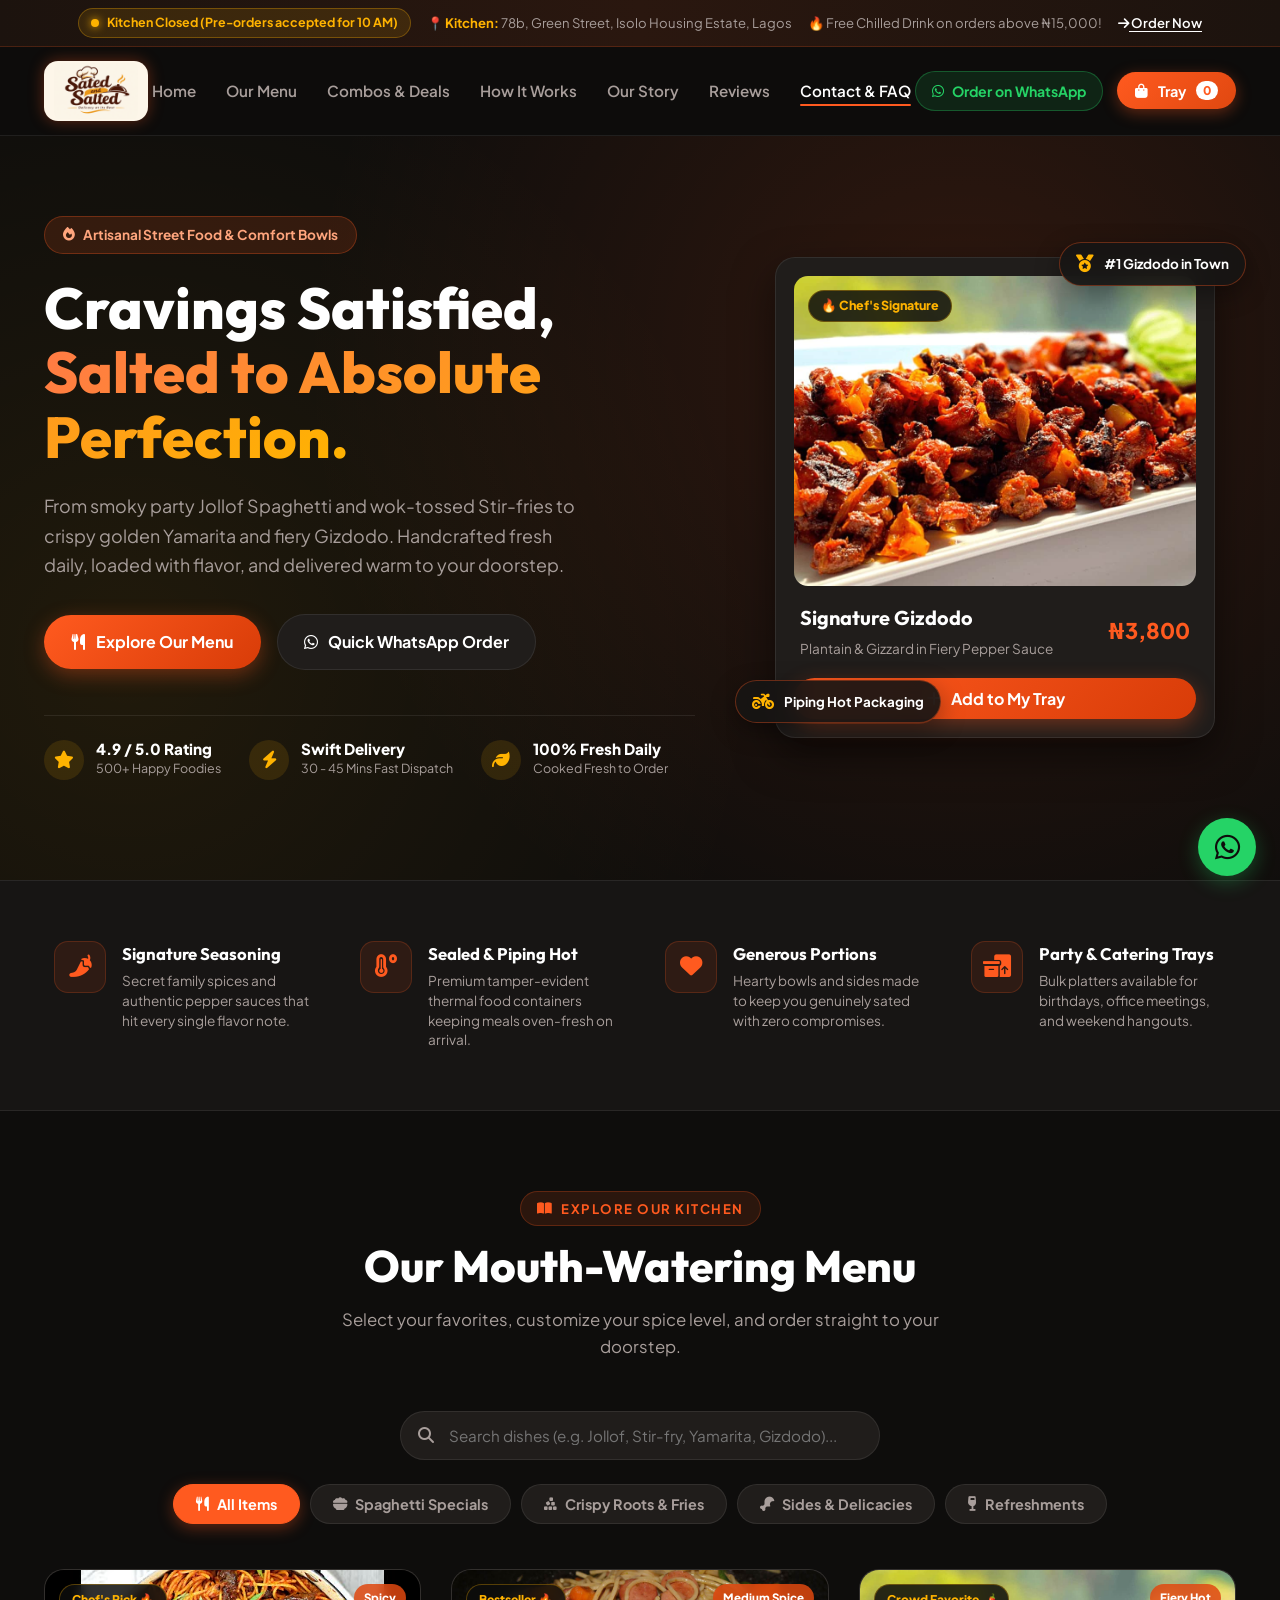
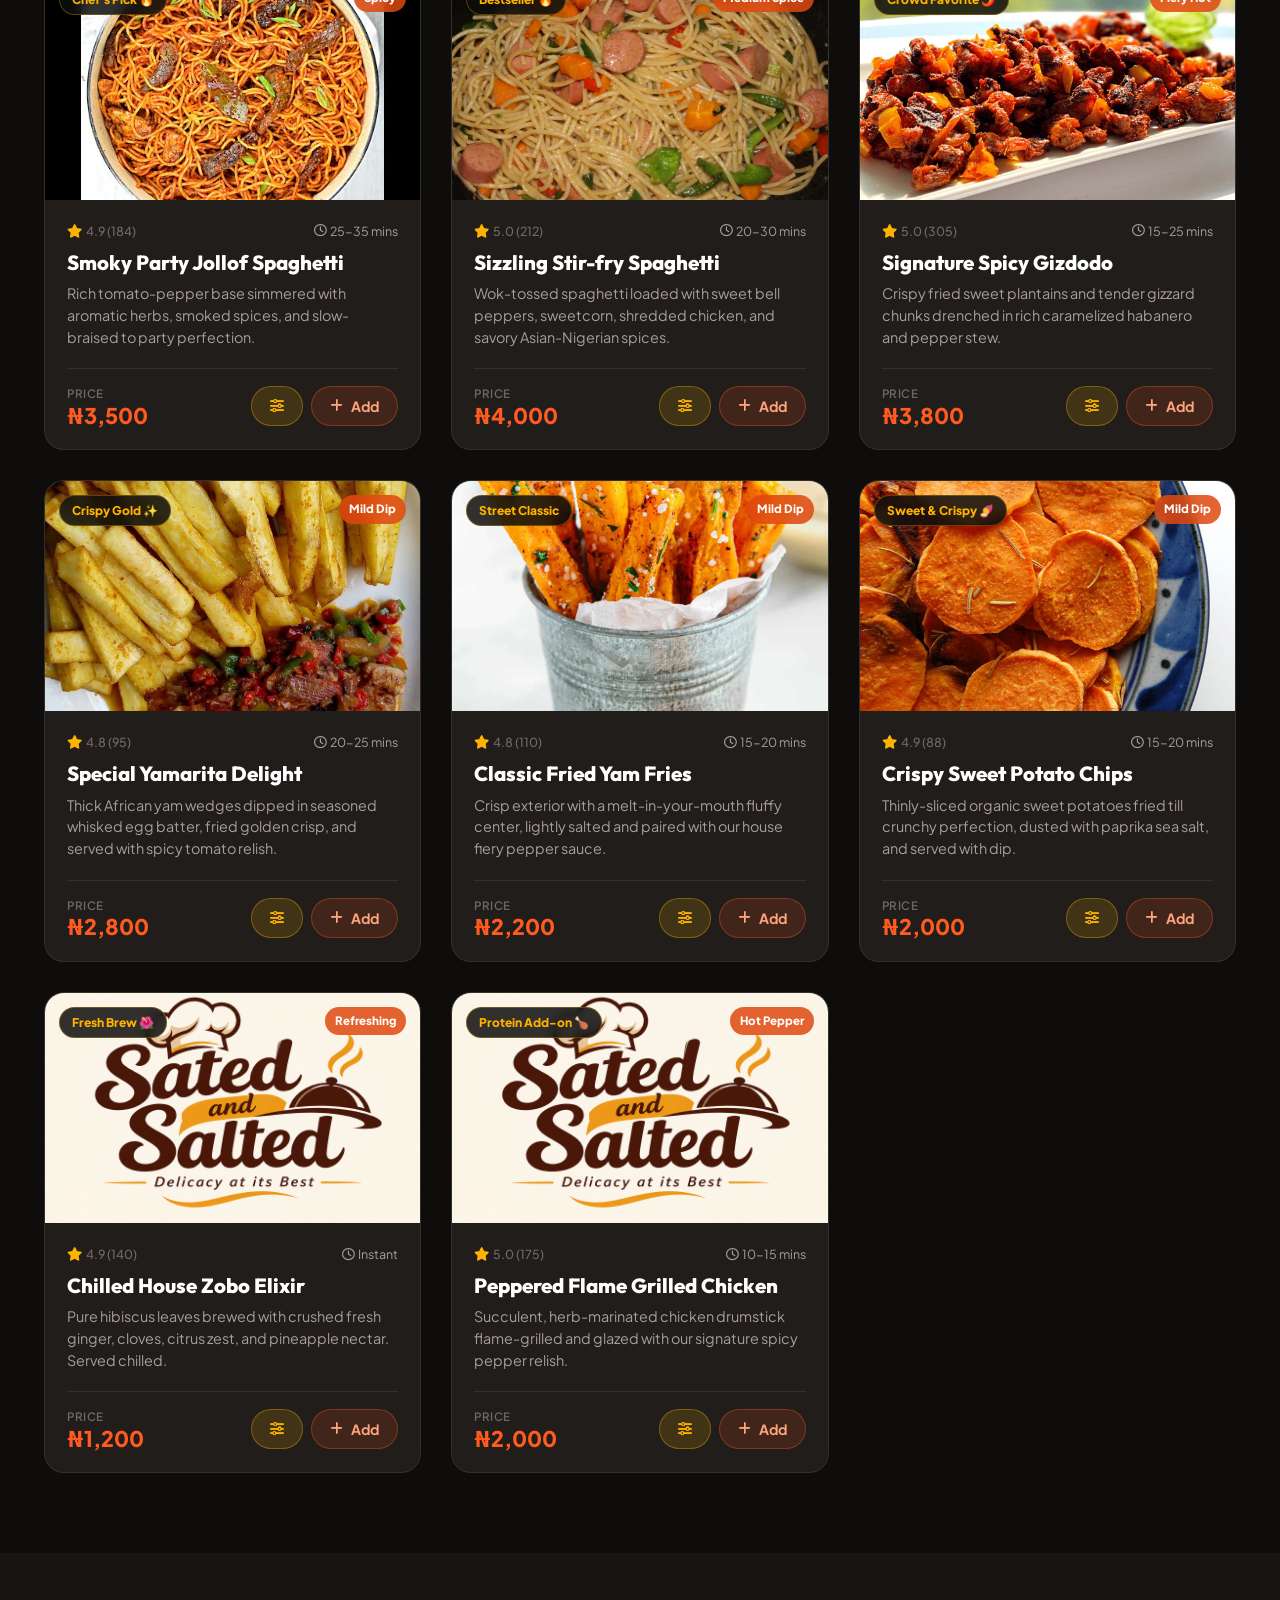
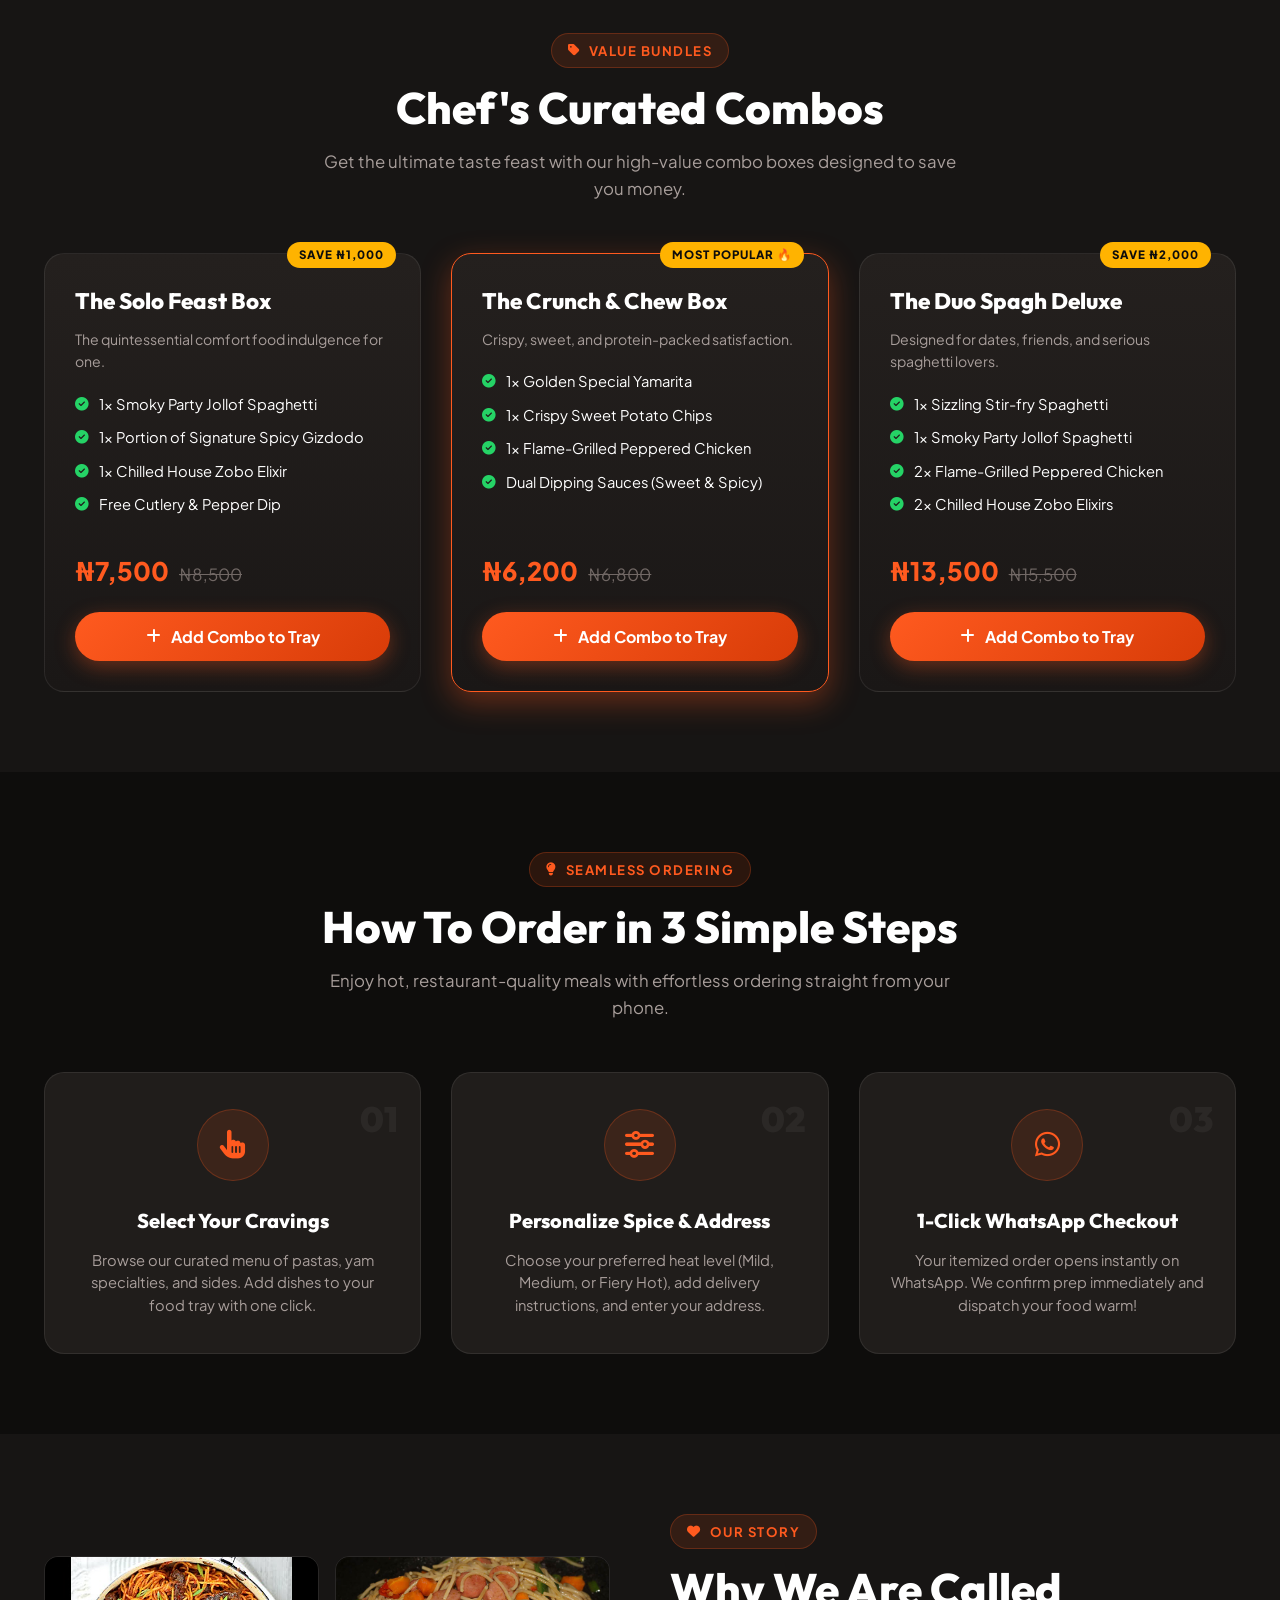
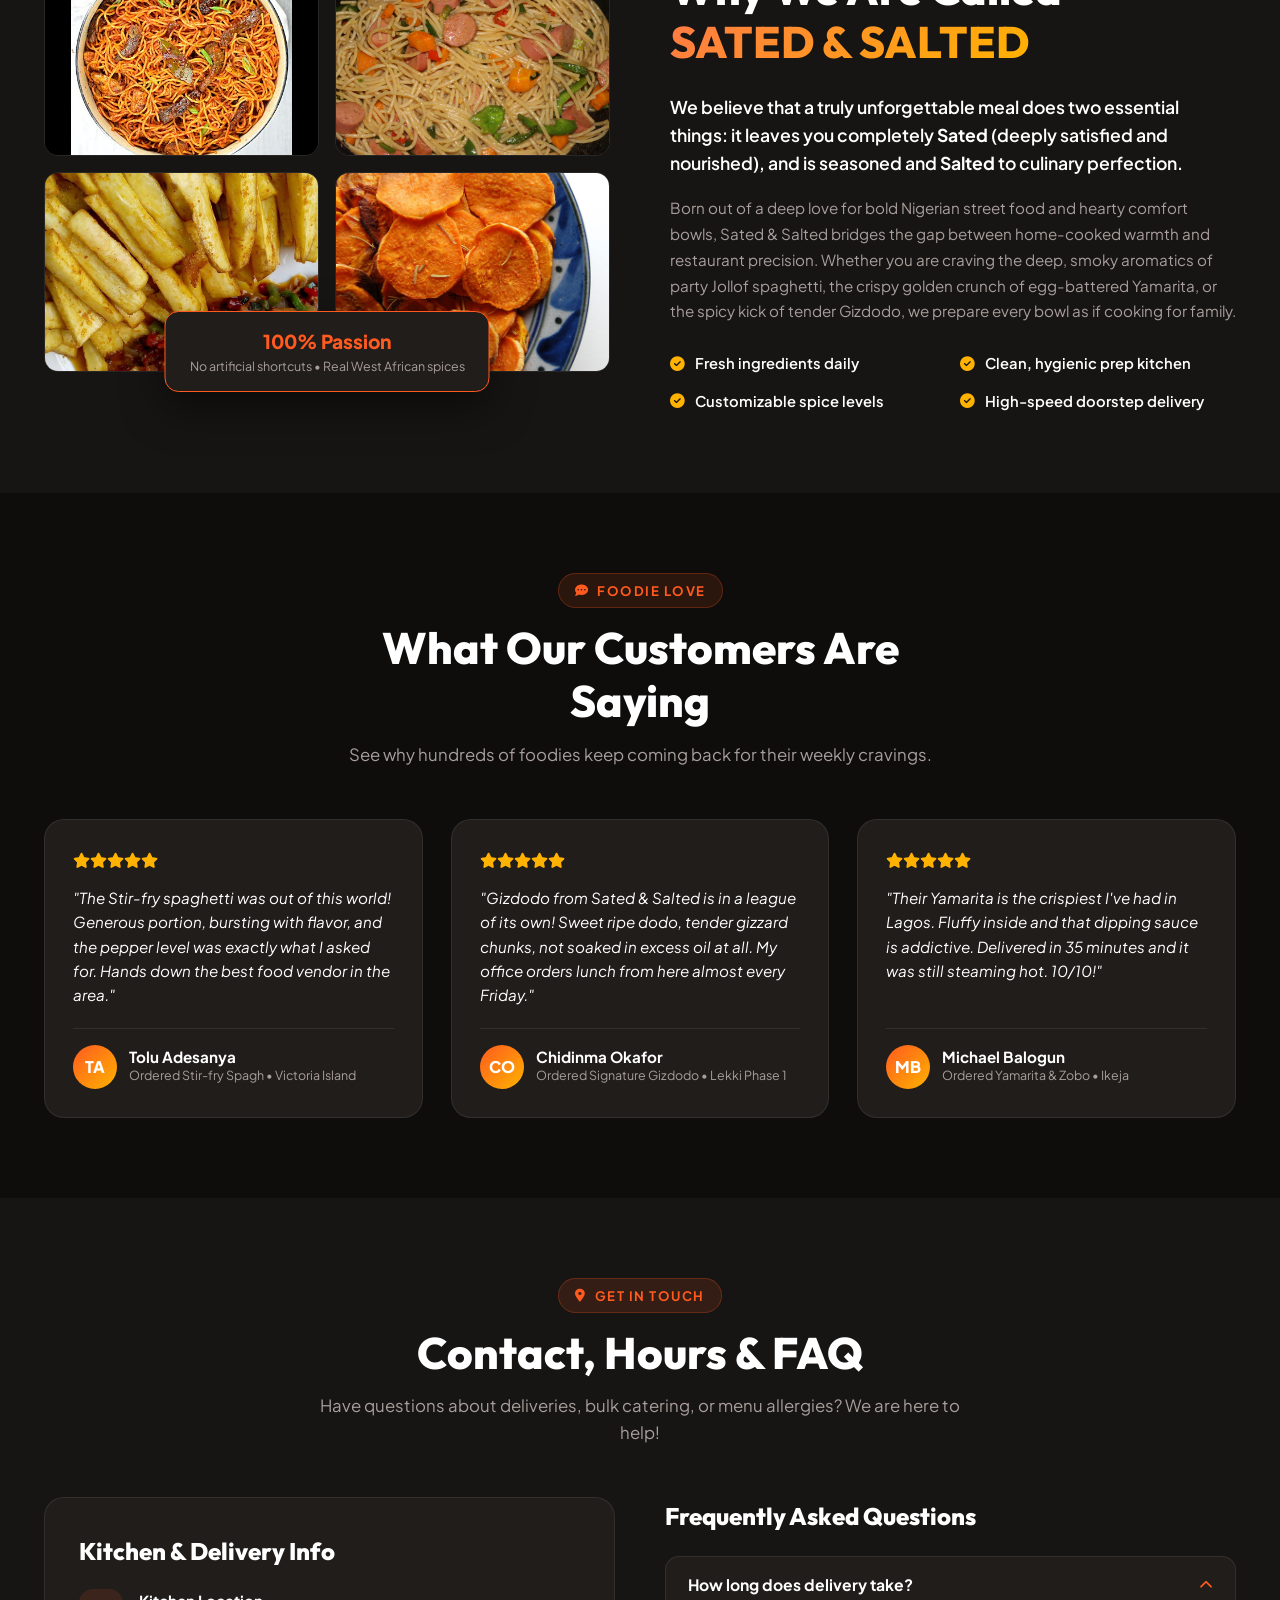
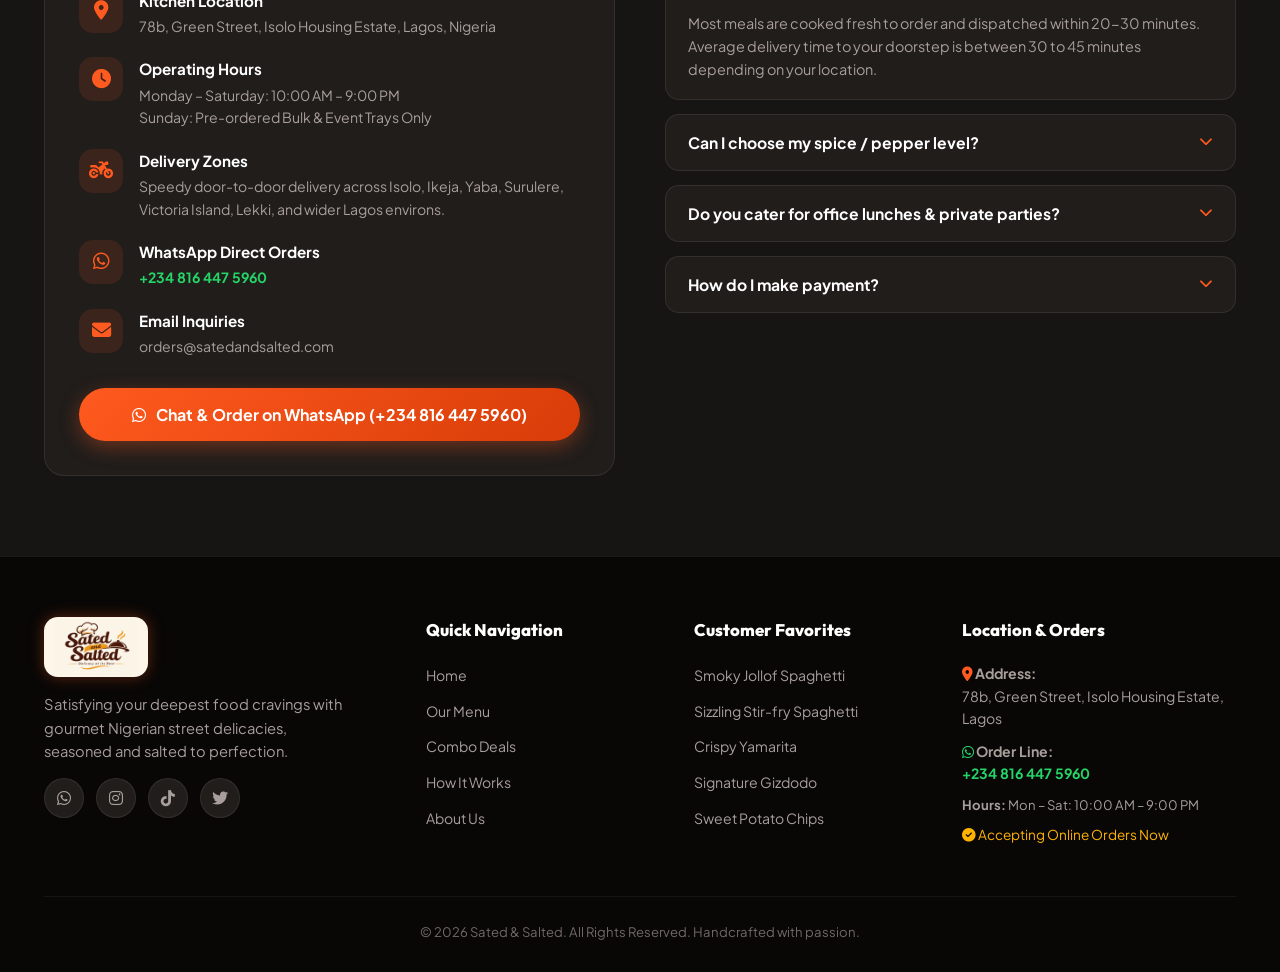
==== commit 5d210b59: "Show new logo on cream badge, remove duplicate brand text" ====
--- a/index.html
+++ b/index.html
@@ -36,10 +36,6 @@
       <!-- Brand Logo -->
       <a href="#hero" class="brand-logo-link">
         <img src="SATED & SALTED.png" alt="Sated & Salted Logo" class="brand-logo-img">
-        <div class="brand-name-text">
-          <span class="brand-title">SATED & SALTED</span>
-          <span class="brand-subtitle">Gourmet Food Co.</span>
-        </div>
       </a>
 
       <!-- Navigation Links -->
@@ -567,10 +563,6 @@
         <div class="footer-brand">
           <div class="brand-logo-link">
             <img src="SATED & SALTED.png" alt="Sated & Salted Logo" class="brand-logo-img">
-            <div class="brand-name-text">
-              <span class="brand-title">SATED & SALTED</span>
-              <span class="brand-subtitle">Gourmet Food Co.</span>
-            </div>
           </div>
           <p>Satisfying your deepest food cravings with gourmet Nigerian street delicacies, seasoned and salted to perfection.</p>
           <div class="footer-socials">
--- a/style.css
+++ b/style.css
@@ -213,11 +213,12 @@
 }
 
 .brand-logo-img {
-  height: 52px;
-  width: 52px;
-  border-radius: var(--radius-full);
-  object-fit: cover;
-  border: 2px solid var(--primary);
+  height: 60px;
+  width: auto;
+  background: #FDF6E9;
+  padding: 2px 10px;
+  border-radius: var(--radius-md);
+  object-fit: contain;
   box-shadow: 0 0 15px var(--primary-glow);
   transition: transform 0.3s ease;
 }
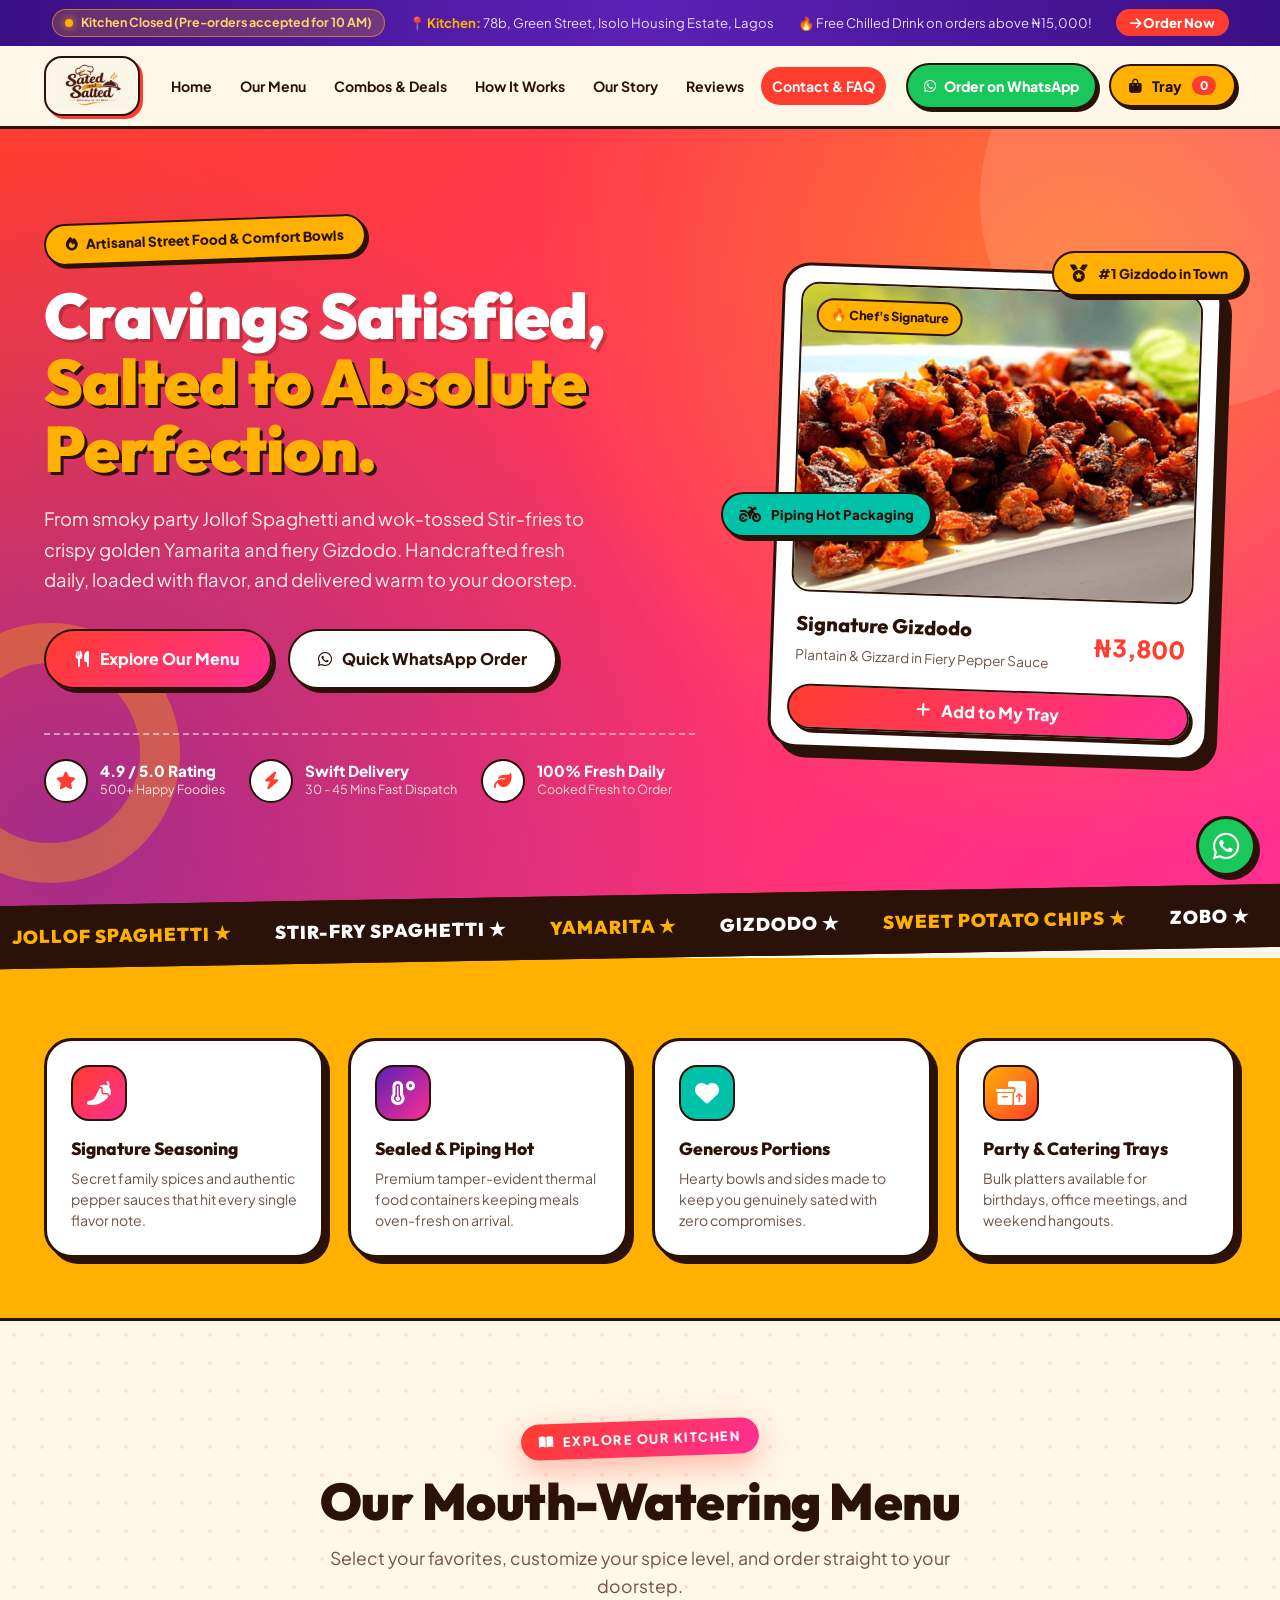
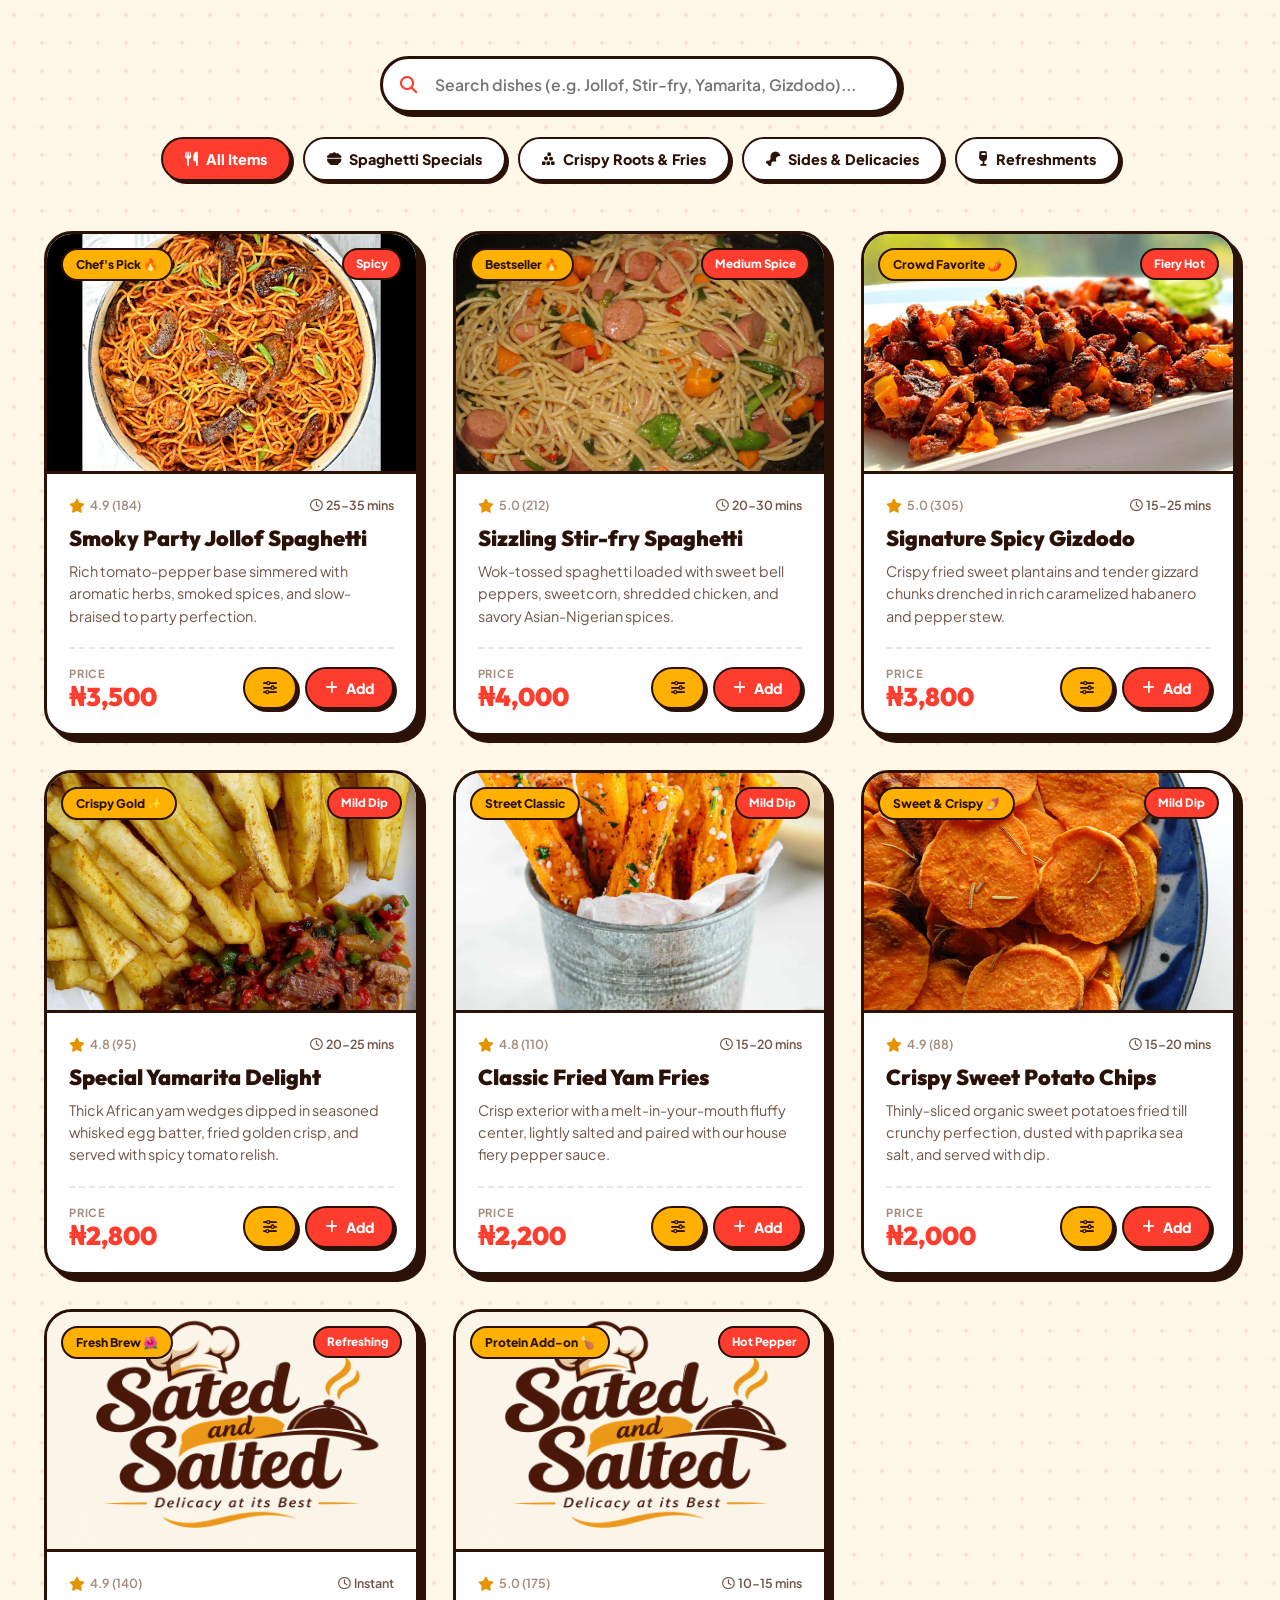
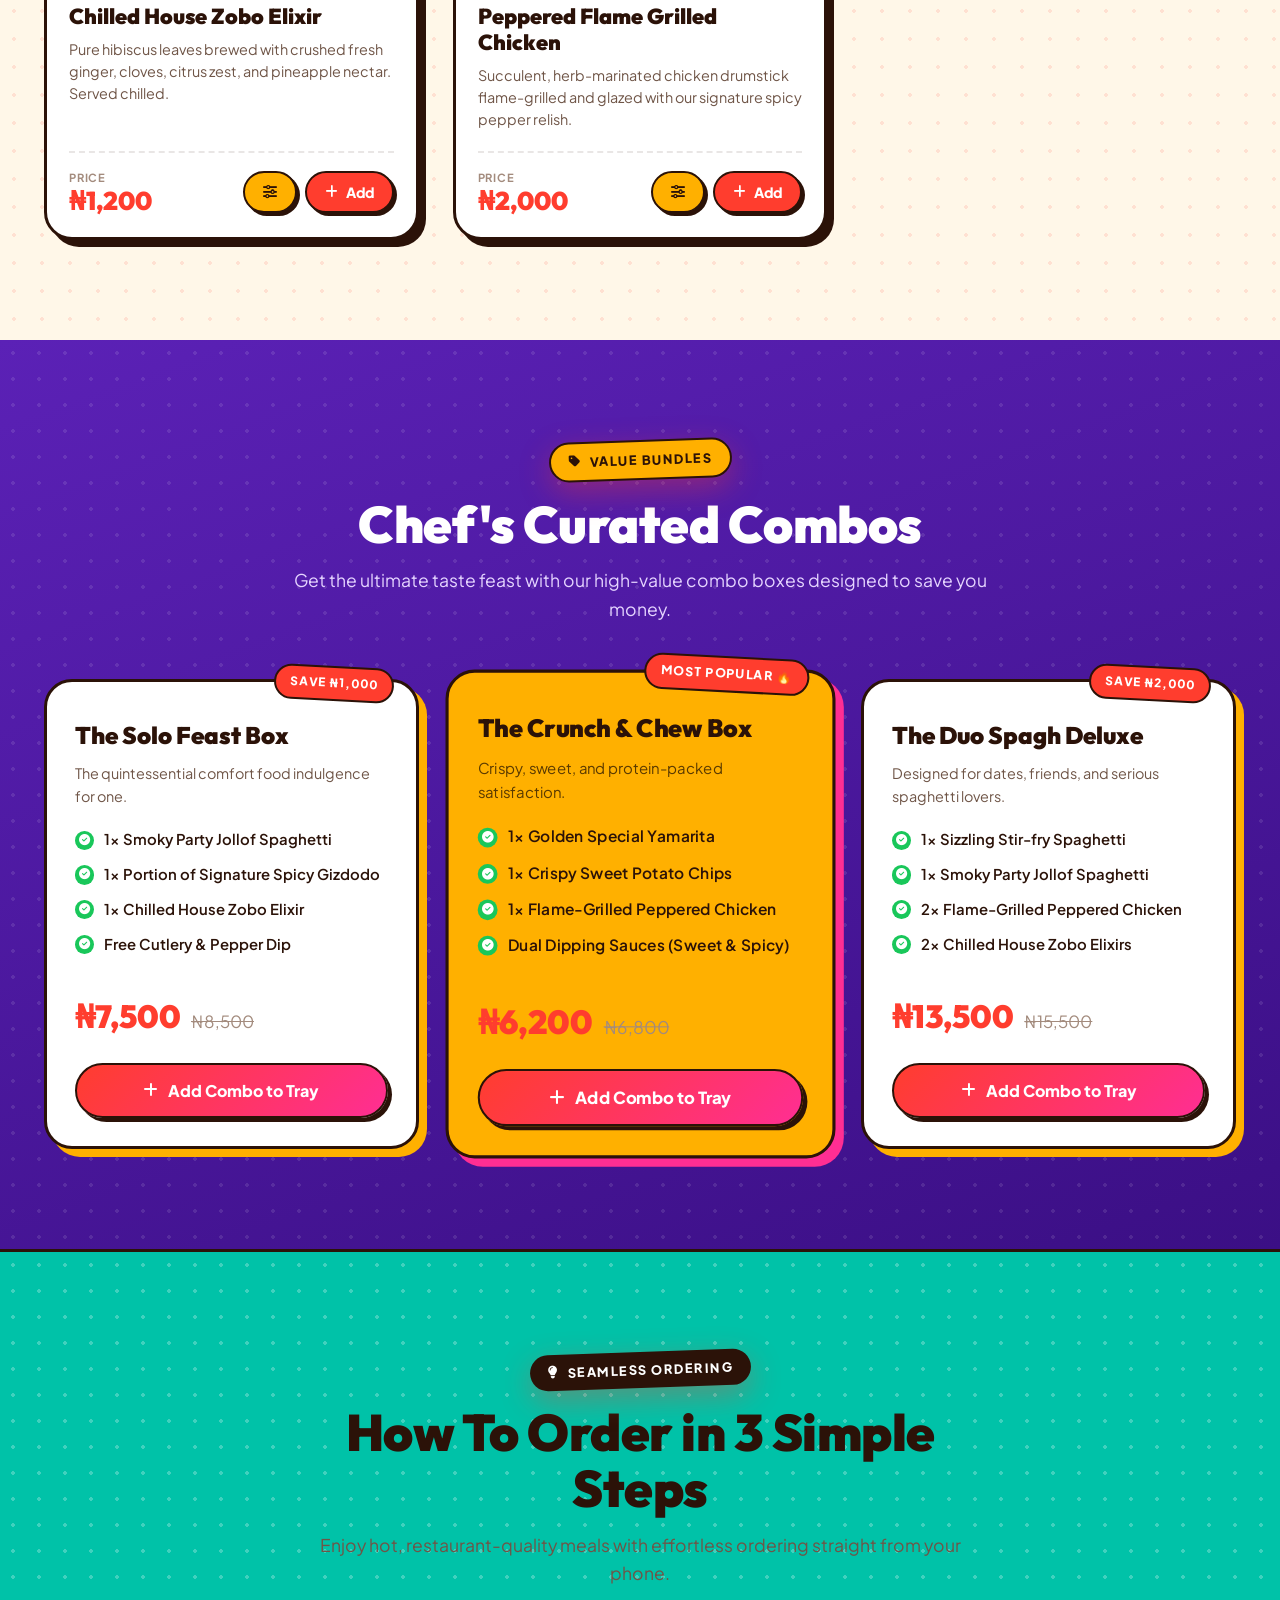
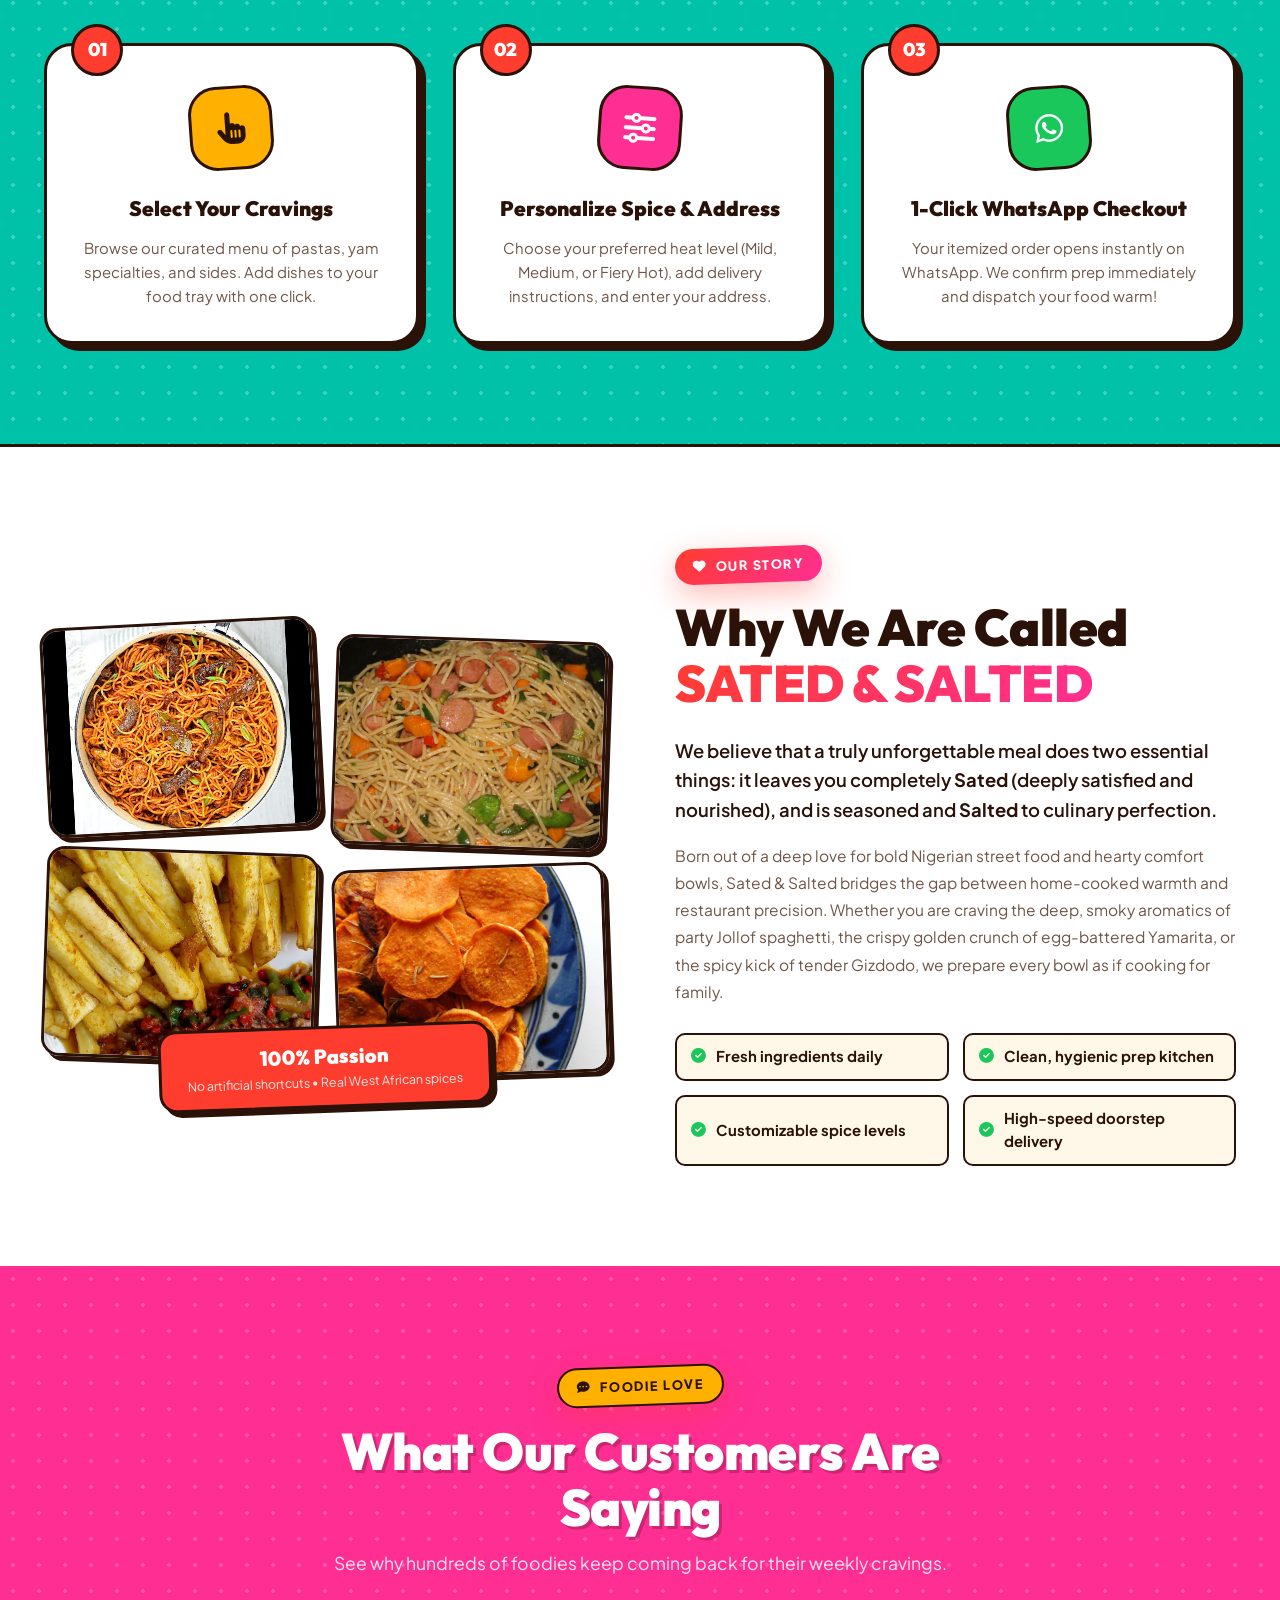
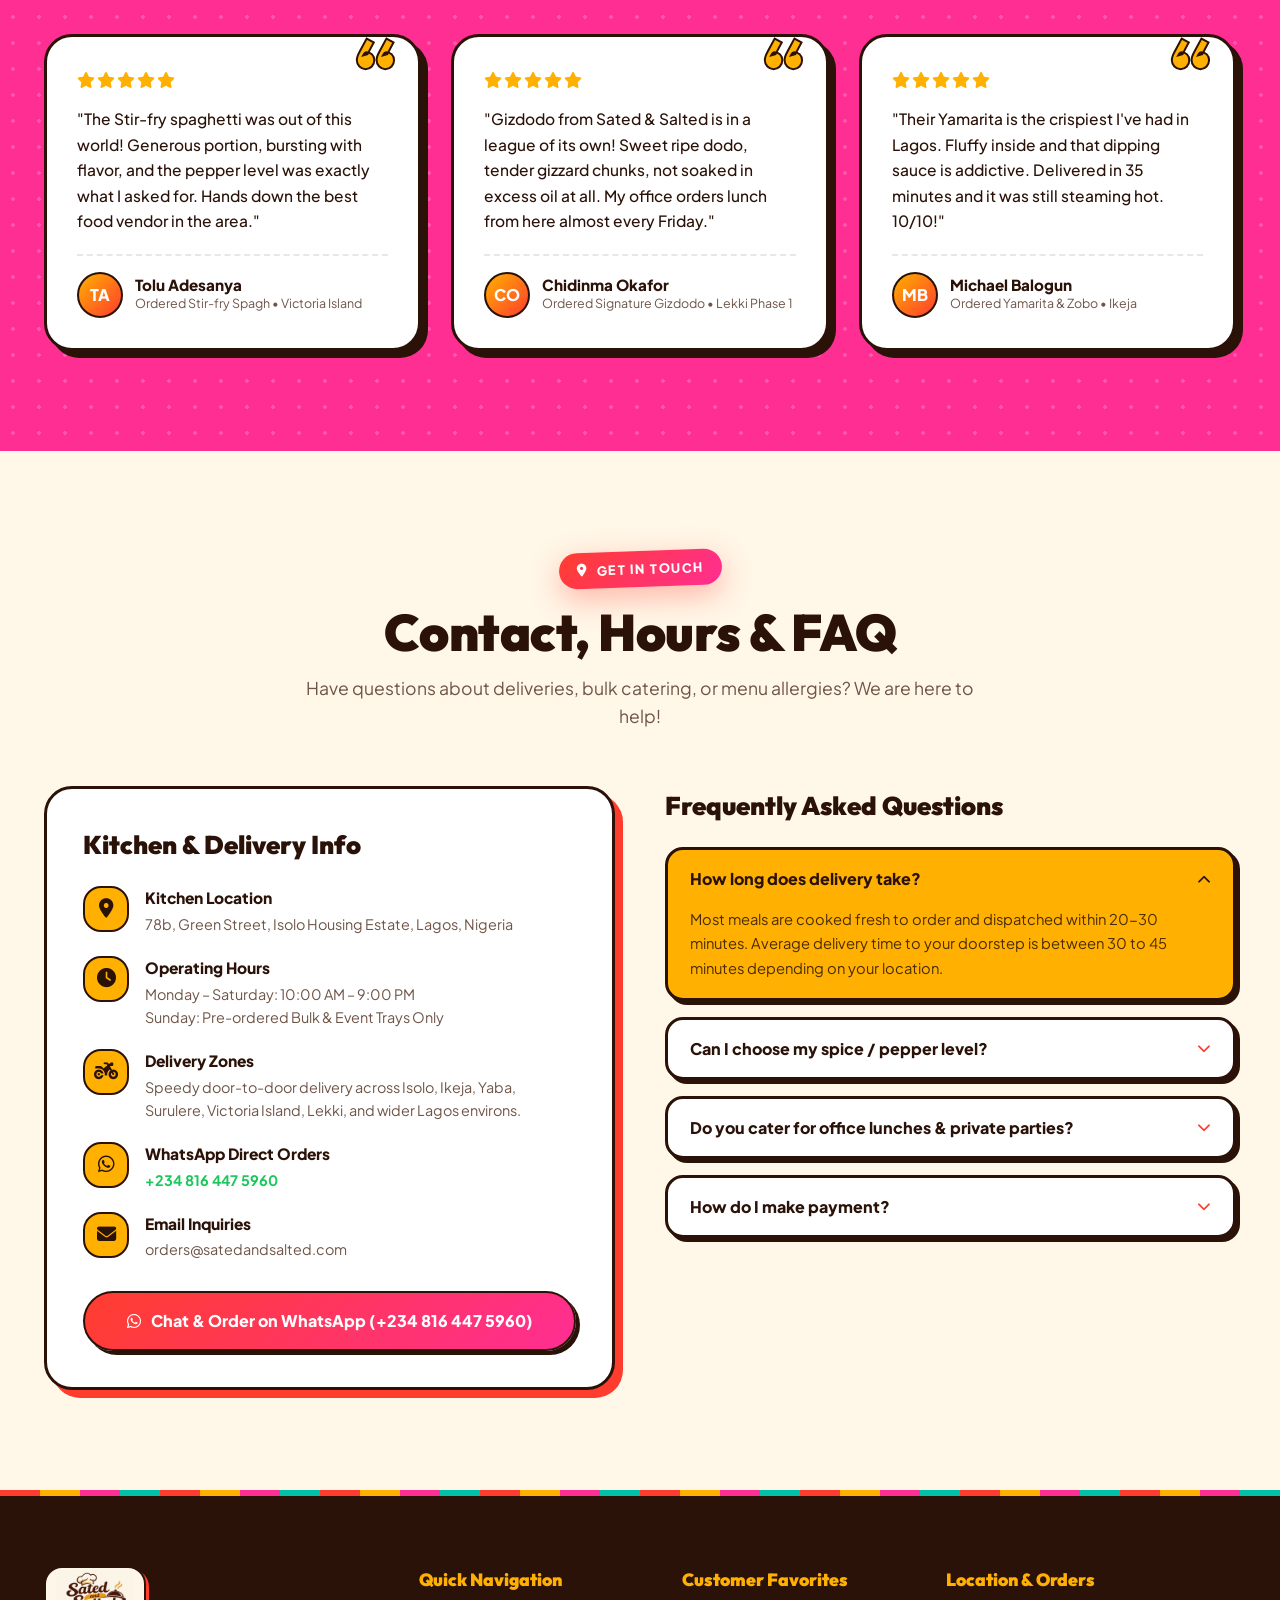
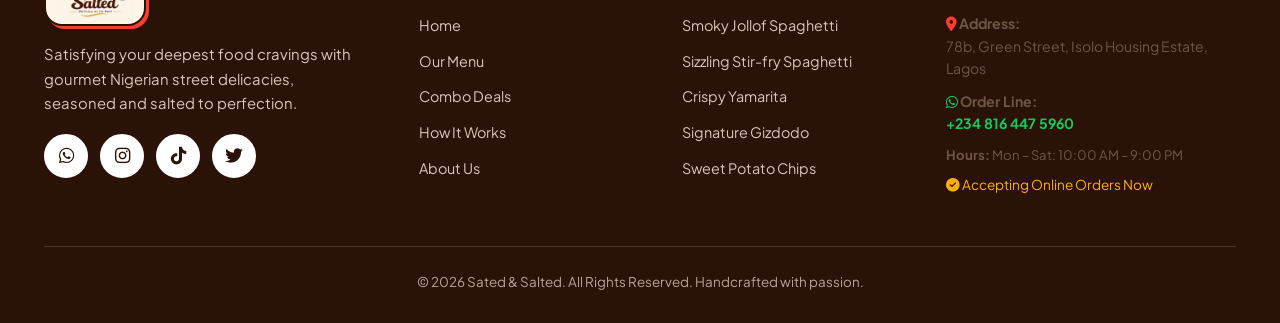
==== commit a9c9d95b: "Full vibrant redesign: bold color palette, new layouts, marquee, pop-style cards (functionality unch" ====
--- a/index.html
+++ b/index.html
@@ -165,6 +165,9 @@
       </div>
     </div>
   </section>
+
+  <!-- Scrolling banner -->
+  <div class="marquee" aria-hidden="true"><div class="marquee-track"><span>Jollof Spaghetti &#9733;</span><span>Stir-fry Spaghetti &#9733;</span><span>Yamarita &#9733;</span><span>Gizdodo &#9733;</span><span>Sweet Potato Chips &#9733;</span><span>Zobo &#9733;</span><span>Delicacy at its Best &#9733;</span><span>Jollof Spaghetti &#9733;</span><span>Stir-fry Spaghetti &#9733;</span><span>Yamarita &#9733;</span><span>Gizdodo &#9733;</span><span>Sweet Potato Chips &#9733;</span><span>Zobo &#9733;</span><span>Delicacy at its Best &#9733;</span></div></div>
 
   <!-- Features / Value Pillars Bar -->
   <section class="features-section">
--- a/style.css
+++ b/style.css
@@ -1,70 +1,56 @@
 /* ==========================================================================
-   SATED & SALTED - Modern Food Vendor Stylesheet
-   Crafted with an Appetizing, Warm, Modern Aesthetic
+   SATED & SALTED - Vibrant Food Vendor Theme
+   Palette: tomato red, sunshine yellow, magenta, grape, mint on warm cream
    ========================================================================== */
 
 :root {
-  /* Brand Palette */
-  --primary: #FF5A1F;
-  --primary-hover: #E04810;
-  --primary-glow: rgba(255, 90, 31, 0.35);
-  --primary-light: #FFF0EB;
-  
-  --accent: #FFB300;
-  --accent-hover: #FFA000;
-  --accent-glow: rgba(255, 179, 0, 0.25);
-  
-  --whatsapp: #25D366;
-  --whatsapp-hover: #20BD5A;
-  --whatsapp-glow: rgba(37, 211, 102, 0.3);
-
-  /* Dark Luxurious Food Theme */
-  --bg-body: #0E0D0C;
-  --bg-surface: #171514;
-  --bg-card: #201D1B;
-  --bg-card-hover: #292523;
-  --bg-elevated: #2D2825;
-  
-  /* Text */
-  --text-main: #FFFFFF;
-  --text-muted: #A89E9B;
-  --text-dim: #716865;
-  --border-light: rgba(255, 255, 255, 0.08);
-  --border-highlight: rgba(255, 90, 31, 0.35);
-
-  /* Shadows & Radius */
-  --radius-sm: 8px;
-  --radius-md: 14px;
-  --radius-lg: 20px;
-  --radius-xl: 30px;
+  --primary: #FF3D2E;
+  --primary-hover: #E02A1B;
+  --primary-glow: rgba(255, 61, 46, 0.35);
+  --accent: #FFB000;
+  --accent-glow: rgba(255, 176, 0, 0.4);
+  --pink: #FF2E93;
+  --grape: #5B21B6;
+  --grape-deep: #3B0F85;
+  --mint: #00C2A8;
+  --whatsapp: #19C75A;
+  --whatsapp-hover: #12AD4B;
+  --whatsapp-glow: rgba(25, 199, 90, 0.4);
+
+  --bg-body: #FFF7E8;
+  --bg-surface: #FFFFFF;
+  --bg-card: #FFFFFF;
+  --bg-card-hover: #FFF3DC;
+  --bg-elevated: #FFE9C2;
+
+  --text-main: #2B1208;
+  --text-muted: #6F5547;
+  --text-dim: #A38B7D;
+  --border-light: rgba(43, 18, 8, 0.1);
+  --border-highlight: rgba(255, 61, 46, 0.5);
+
+  --radius-sm: 10px;
+  --radius-md: 18px;
+  --radius-lg: 28px;
+  --radius-xl: 40px;
   --radius-full: 9999px;
 
-  --shadow-sm: 0 4px 12px rgba(0, 0, 0, 0.25);
-  --shadow-md: 0 8px 24px rgba(0, 0, 0, 0.35);
-  --shadow-lg: 0 16px 40px rgba(0, 0, 0, 0.5);
-  --shadow-glow: 0 0 25px var(--primary-glow);
-
-  /* Fonts */
+  --shadow-sm: 0 4px 12px rgba(43, 18, 8, 0.08);
+  --shadow-md: 0 10px 28px rgba(43, 18, 8, 0.12);
+  --shadow-lg: 0 20px 50px rgba(43, 18, 8, 0.18);
+  --shadow-glow: 0 10px 30px var(--primary-glow);
+
+  --grad-fire: linear-gradient(135deg, #FF3D2E 0%, #FF2E93 100%);
+  --grad-sun: linear-gradient(135deg, #FFB000 0%, #FF3D2E 100%);
+  --grad-grape: linear-gradient(135deg, #5B21B6 0%, #FF2E93 100%);
+
   --font-heading: 'Outfit', -apple-system, BlinkMacSystemFont, 'Segoe UI', Roboto, sans-serif;
   --font-body: 'Plus Jakarta Sans', -apple-system, BlinkMacSystemFont, 'Segoe UI', Roboto, sans-serif;
-
-  /* Transitions */
   --transition: all 0.3s cubic-bezier(0.25, 0.8, 0.25, 1);
-  --transition-fast: all 0.15s ease;
-}
-
-/* Base Reset */
-*, *::before, *::after {
-  box-sizing: border-box;
-  margin: 0;
-  padding: 0;
-}
-
-html {
-  scroll-behavior: smooth;
-  font-size: 16px;
-  color-scheme: dark;
-}
+}
+
+*, *::before, *::after { box-sizing: border-box; margin: 0; padding: 0; }
+html { scroll-behavior: smooth; font-size: 16px; }
 
 body {
   font-family: var(--font-body);
@@ -75,2113 +61,575 @@
   -webkit-font-smoothing: antialiased;
 }
 
-img {
-  max-width: 100%;
-  display: block;
-}
-
-a {
-  text-decoration: none;
-  color: inherit;
-  transition: var(--transition);
-}
-
-button {
-  cursor: pointer;
-  border: none;
-  outline: none;
-  font-family: inherit;
-  transition: var(--transition);
-}
-
-input, textarea, select {
-  font-family: inherit;
-  outline: none;
-  border: none;
-}
-
-/* Utility Containers */
-.container {
-  width: 100%;
-  max-width: 1240px;
-  margin: 0 auto;
-  padding: 0 24px;
-}
-
-.section-p1 {
-  padding: 80px 0;
-}
-
-.section-title-wrap {
-  text-align: center;
-  max-width: 650px;
-  margin: 0 auto 50px auto;
-}
+img { max-width: 100%; display: block; }
+a { text-decoration: none; color: inherit; transition: var(--transition); }
+button { cursor: pointer; border: none; outline: none; font-family: inherit; transition: var(--transition); }
+input, textarea, select { font-family: inherit; outline: none; border: none; }
+ul { list-style: none; }
+
+.container { width: 100%; max-width: 1240px; margin: 0 auto; padding: 0 24px; }
+.section-p1 { padding: 100px 0; position: relative; }
+
+.section-title-wrap { text-align: center; max-width: 700px; margin: 0 auto 56px auto; }
 
 .section-tag {
-  display: inline-flex;
-  align-items: center;
-  gap: 8px;
-  font-size: 0.82rem;
-  font-weight: 700;
-  letter-spacing: 1.5px;
-  text-transform: uppercase;
-  color: var(--primary);
-  background: rgba(255, 90, 31, 0.12);
-  padding: 6px 16px;
-  border-radius: var(--radius-full);
-  margin-bottom: 14px;
-  border: 1px solid rgba(255, 90, 31, 0.25);
+  display: inline-flex; align-items: center; gap: 8px;
+  font-size: 0.8rem; font-weight: 800; letter-spacing: 1.5px; text-transform: uppercase;
+  color: #fff; background: var(--grad-fire);
+  padding: 8px 18px; border-radius: var(--radius-full);
+  margin-bottom: 16px; box-shadow: var(--shadow-glow);
+  transform: rotate(-2deg);
 }
 
 .section-heading {
   font-family: var(--font-heading);
-  font-size: clamp(2rem, 3.5vw, 2.75rem);
-  font-weight: 800;
-  line-height: 1.2;
-  margin-bottom: 14px;
-  color: var(--text-main);
-}
-
-.section-desc {
-  font-size: 1.05rem;
-  color: var(--text-muted);
-}
+  font-size: clamp(2.1rem, 4vw, 3.2rem);
+  font-weight: 900; line-height: 1.1; margin-bottom: 14px; letter-spacing: -0.5px;
+}
+
+.section-desc { font-size: 1.1rem; color: var(--text-muted); }
 
 .gradient-text {
-  background: linear-gradient(135deg, #FF7A45 0%, #FFB300 100%);
+  background: var(--grad-fire);
   -webkit-background-clip: text;
+  background-clip: text;
   -webkit-text-fill-color: transparent;
 }
 
-/* ==========================================================================
-   Top Announcement Bar
-   ========================================================================== */
+/* ---------- Top bar ---------- */
 .top-bar {
-  background: linear-gradient(90deg, #1C130E 0%, #2A170F 50%, #1C130E 100%);
-  border-bottom: 1px solid rgba(255, 90, 31, 0.2);
-  padding: 8px 16px;
-  font-size: 0.82rem;
-  text-align: center;
-  color: var(--text-muted);
-  display: flex;
-  justify-content: center;
-  align-items: center;
-  gap: 16px;
-  z-index: 1001;
-  position: relative;
-}
-
-.top-bar strong {
-  color: var(--accent);
-}
-
-.top-bar a {
-  color: var(--text-main);
-  text-decoration: underline;
-  text-underline-offset: 3px;
-  font-weight: 600;
-}
-
-/* ==========================================================================
-   Header & Navigation
-   ========================================================================== */
+  background: var(--grape-deep);
+  background-image: linear-gradient(90deg, #3B0F85, #5B21B6, #3B0F85);
+  padding: 9px 16px; font-size: 0.82rem; color: #EADCFF;
+  display: flex; justify-content: center; align-items: center; flex-wrap: wrap; gap: 8px 24px;
+  position: relative; z-index: 1001; text-align: center;
+}
+.top-bar strong { color: var(--accent); }
+.top-bar a { color: #fff; font-weight: 800; background: var(--primary); padding: 3px 14px; border-radius: var(--radius-full); }
+.top-bar a:hover { background: var(--accent); color: var(--text-main); }
+
+.kitchen-status-pill {
+  display: inline-flex; align-items: center; gap: 8px;
+  background: rgba(25, 199, 90, 0.2); border: 1px solid rgba(25, 199, 90, 0.6);
+  color: #7CFFAF; font-size: 0.78rem; font-weight: 700; padding: 3px 12px; border-radius: var(--radius-full);
+}
+.kitchen-status-pill.closed { background: rgba(255, 176, 0, 0.2); border-color: rgba(255, 176, 0, 0.6); color: #FFD36B; }
+.status-dot { width: 8px; height: 8px; border-radius: 50%; background: #19C75A; box-shadow: 0 0 8px #19C75A; animation: pulseDot 2s infinite; }
+.kitchen-status-pill.closed .status-dot { background: var(--accent); box-shadow: 0 0 8px var(--accent); }
+@keyframes pulseDot { 0%,100% { transform: scale(1); opacity: 1; } 50% { transform: scale(1.4); opacity: .6; } }
+
+/* ---------- Header ---------- */
 #header {
-  position: sticky;
-  top: 0;
-  left: 0;
-  width: 100%;
-  background: rgba(14, 13, 12, 0.88);
-  backdrop-filter: blur(14px);
-  -webkit-backdrop-filter: blur(14px);
-  border-bottom: 1px solid var(--border-light);
+  position: sticky; top: 0; width: 100%;
+  background: rgba(255, 247, 232, 0.92);
+  backdrop-filter: blur(14px); -webkit-backdrop-filter: blur(14px);
+  border-bottom: 3px solid var(--text-main);
   z-index: 999;
+}
+.header-container { display: flex; align-items: center; justify-content: space-between; padding: 10px 24px; gap: 20px; }
+
+.brand-logo-link { display: flex; align-items: center; gap: 12px; }
+.brand-logo-img {
+  height: 60px; width: auto; background: #FDF6E9; padding: 2px 10px;
+  border-radius: var(--radius-md); object-fit: contain;
+  border: 2px solid var(--text-main); box-shadow: 3px 3px 0 var(--primary);
+  transition: transform 0.3s ease;
+}
+.brand-logo-link:hover .brand-logo-img { transform: rotate(-3deg) scale(1.04); }
+
+#navbar { display: flex; align-items: center; gap: 6px; }
+#navbar li a {
+  font-size: 0.92rem; font-weight: 700; color: var(--text-main);
+  padding: 8px 14px; border-radius: var(--radius-full); display: block;
+}
+#navbar li a:hover { background: var(--accent); }
+#navbar li a.active { background: var(--primary); color: #fff; }
+
+.header-actions { display: flex; align-items: center; gap: 12px; }
+
+.btn-header-whatsapp {
+  display: inline-flex; align-items: center; gap: 8px; padding: 10px 18px; border-radius: var(--radius-full);
+  background: var(--whatsapp); color: #fff; font-size: 0.88rem; font-weight: 800;
+  border: 2px solid var(--text-main); box-shadow: 3px 3px 0 var(--text-main);
+}
+.btn-header-whatsapp:hover { transform: translate(-2px, -2px); box-shadow: 5px 5px 0 var(--text-main); }
+
+.btn-cart-toggle {
+  position: relative; display: inline-flex; align-items: center; gap: 10px; padding: 10px 18px;
+  border-radius: var(--radius-full); background: var(--accent); color: var(--text-main);
+  font-weight: 800; font-size: 0.9rem; border: 2px solid var(--text-main); box-shadow: 3px 3px 0 var(--text-main);
+}
+.btn-cart-toggle:hover { transform: translate(-2px, -2px); box-shadow: 5px 5px 0 var(--text-main); }
+.cart-count-badge { background: var(--primary); color: #fff; font-size: 0.75rem; font-weight: 800; padding: 2px 8px; border-radius: var(--radius-full); }
+
+.mobile-menu-toggle { display: none; background: var(--text-main); color: #fff; font-size: 1.2rem; padding: 10px 13px; border-radius: var(--radius-sm); }
+
+/* ---------- Buttons ---------- */
+.btn-primary {
+  display: inline-flex; align-items: center; justify-content: center; gap: 10px;
+  background: var(--grad-fire); color: #fff; font-size: 1rem; font-weight: 800;
+  padding: 15px 30px; border-radius: var(--radius-full);
+  border: 2px solid var(--text-main); box-shadow: 4px 4px 0 var(--text-main);
+}
+.btn-primary:hover { transform: translate(-2px, -2px); box-shadow: 7px 7px 0 var(--text-main); }
+
+.btn-secondary {
+  display: inline-flex; align-items: center; justify-content: center; gap: 10px;
+  background: #fff; color: var(--text-main); font-size: 1rem; font-weight: 800;
+  padding: 15px 28px; border-radius: var(--radius-full);
+  border: 2px solid var(--text-main); box-shadow: 4px 4px 0 var(--text-main);
+}
+.btn-secondary:hover { transform: translate(-2px, -2px); box-shadow: 7px 7px 0 var(--text-main); background: var(--accent); }
+
+/* ---------- Hero ---------- */
+#hero {
+  position: relative; padding: 90px 0 120px 0; overflow: hidden; color: #fff;
+  background:
+    radial-gradient(circle at 85% 20%, rgba(255, 176, 0, 0.55) 0%, transparent 45%),
+    radial-gradient(circle at 5% 90%, rgba(91, 33, 182, 0.55) 0%, transparent 50%),
+    linear-gradient(135deg, #FF3D2E 0%, #FF2E93 100%);
+}
+#hero::before, #hero::after { content: ''; position: absolute; border-radius: 50%; pointer-events: none; }
+#hero::before { width: 420px; height: 420px; right: -120px; top: -140px; background: rgba(255, 255, 255, 0.12); }
+#hero::after { width: 260px; height: 260px; left: -80px; bottom: 40px; border: 40px solid rgba(255, 176, 0, 0.35); }
+
+.hero-grid { display: grid; grid-template-columns: 1.15fr 0.85fr; align-items: center; gap: 60px; position: relative; z-index: 2; }
+
+.hero-badge {
+  display: inline-flex; align-items: center; gap: 8px; padding: 8px 20px;
+  background: var(--accent); color: var(--text-main); font-size: 0.85rem; font-weight: 800;
+  border-radius: var(--radius-full); margin-bottom: 22px; border: 2px solid var(--text-main);
+  box-shadow: 3px 3px 0 var(--text-main); transform: rotate(-2deg);
+}
+
+.hero-title {
+  font-family: var(--font-heading); font-size: clamp(2.5rem, 5vw, 4.4rem);
+  font-weight: 900; line-height: 1.04; margin-bottom: 22px; letter-spacing: -1px; color: #fff;
+  text-shadow: 3px 3px 0 rgba(43, 18, 8, 0.25);
+}
+#hero .gradient-text {
+  background: none; -webkit-text-fill-color: var(--accent); color: var(--accent);
+  text-shadow: 3px 3px 0 var(--text-main);
+}
+
+.hero-subtitle { font-size: 1.15rem; color: #FFF1E6; line-height: 1.65; margin-bottom: 34px; max-width: 560px; }
+.hero-cta-group { display: flex; align-items: center; gap: 16px; flex-wrap: wrap; margin-bottom: 44px; }
+
+.hero-trust-metrics { display: flex; align-items: center; gap: 24px; flex-wrap: wrap; padding-top: 24px; border-top: 2px dashed rgba(255, 255, 255, 0.5); }
+.trust-item { display: flex; align-items: center; gap: 12px; }
+.trust-icon {
+  width: 44px; height: 44px; border-radius: 50%; background: #fff; color: var(--primary);
+  display: flex; align-items: center; justify-content: center; font-size: 1.1rem; border: 2px solid var(--text-main);
+}
+.trust-text h4 { font-size: 0.95rem; font-weight: 800; color: #fff; line-height: 1.2; }
+.trust-text p { font-size: 0.78rem; color: #FFE0D2; }
+
+.hero-visual { position: relative; display: flex; justify-content: center; align-items: center; }
+.hero-dish-card {
+  position: relative; width: 100%; max-width: 440px; background: #fff; color: var(--text-main);
+  border: 3px solid var(--text-main); border-radius: var(--radius-lg); padding: 16px;
+  box-shadow: 10px 10px 0 var(--text-main); transform: rotate(2deg); transition: var(--transition);
+}
+.hero-dish-card:hover { transform: rotate(0deg) translateY(-6px); }
+.hero-dish-img-wrap { position: relative; border-radius: var(--radius-md); overflow: hidden; height: 310px; border: 2px solid var(--text-main); }
+.hero-dish-img-wrap img { width: 100%; height: 100%; object-fit: cover; transition: transform 0.5s ease; }
+.hero-dish-card:hover .hero-dish-img-wrap img { transform: scale(1.07); }
+.hero-dish-badge {
+  position: absolute; top: 14px; left: 14px; background: var(--accent); color: var(--text-main);
+  font-size: 0.78rem; font-weight: 800; padding: 5px 12px; border-radius: var(--radius-full); border: 2px solid var(--text-main);
+}
+.hero-dish-info { padding: 16px 6px 6px 6px; display: flex; align-items: center; justify-content: space-between; gap: 10px; }
+.hero-dish-info h3 { font-family: var(--font-heading); font-size: 1.25rem; font-weight: 800; margin-bottom: 4px; }
+.hero-dish-info p { font-size: 0.85rem; color: var(--text-muted); }
+.hero-dish-price-group { text-align: right; }
+.hero-dish-price { font-size: 1.5rem; font-weight: 900; color: var(--primary); }
+
+.floating-pill {
+  position: absolute; background: #fff; color: var(--text-main); border: 2px solid var(--text-main);
+  padding: 10px 16px; border-radius: var(--radius-full); display: flex; align-items: center; gap: 10px;
+  box-shadow: 4px 4px 0 var(--text-main); z-index: 3; animation: float 4s ease-in-out infinite;
+}
+.floating-pill-1 { top: -18px; right: -10px; background: var(--accent); }
+.floating-pill-2 { bottom: 15px; left: -20px; animation-delay: 2s; background: var(--mint); }
+.floating-pill i { font-size: 1.1rem; }
+.floating-pill span { font-size: 0.84rem; font-weight: 800; }
+@keyframes float { 0%,100% { transform: translateY(0); } 50% { transform: translateY(-9px); } }
+
+/* ---------- Marquee ---------- */
+.marquee { background: var(--text-main); color: var(--accent); overflow: hidden; border-top: 3px solid var(--text-main); border-bottom: 3px solid var(--text-main); transform: rotate(-1deg); margin: -28px -10px 0 -10px; position: relative; z-index: 5; }
+.marquee-track { display: inline-flex; white-space: nowrap; padding: 14px 0; animation: marquee 28s linear infinite; }
+.marquee-track span { font-family: var(--font-heading); font-weight: 900; font-size: 1.15rem; letter-spacing: 1px; text-transform: uppercase; padding: 0 22px; }
+.marquee-track span:nth-child(even) { color: #fff; }
+@keyframes marquee { from { transform: translateX(0); } to { transform: translateX(-50%); } }
+
+/* ---------- Features ---------- */
+.features-section { background: var(--accent); padding: 80px 0 60px; border-bottom: 3px solid var(--text-main); }
+.features-grid { display: grid; grid-template-columns: repeat(4, 1fr); gap: 24px; }
+.feature-card {
+  display: flex; flex-direction: column; align-items: flex-start; gap: 14px; padding: 24px;
+  background: #fff; border: 3px solid var(--text-main); border-radius: var(--radius-lg); box-shadow: 6px 6px 0 var(--text-main);
   transition: var(--transition);
 }
-
-.header-container {
-  display: flex;
-  align-items: center;
-  justify-content: space-between;
-  padding: 14px 24px;
-}
-
-.brand-logo-link {
-  display: flex;
-  align-items: center;
-  gap: 12px;
-}
-
-.brand-logo-img {
-  height: 60px;
-  width: auto;
-  background: #FDF6E9;
-  padding: 2px 10px;
-  border-radius: var(--radius-md);
-  object-fit: contain;
-  box-shadow: 0 0 15px var(--primary-glow);
-  transition: transform 0.3s ease;
-}
-
-.brand-logo-link:hover .brand-logo-img {
-  transform: scale(1.05) rotate(4deg);
-}
-
-.brand-name-text {
-  display: flex;
-  flex-direction: column;
-}
-
-.brand-title {
-  font-family: var(--font-heading);
-  font-size: 1.25rem;
-  font-weight: 800;
-  letter-spacing: 0.5px;
-  line-height: 1.1;
-  color: var(--text-main);
-}
-
-.brand-subtitle {
-  font-size: 0.72rem;
-  font-weight: 600;
-  letter-spacing: 2px;
-  text-transform: uppercase;
-  color: var(--primary);
-}
-
-#navbar {
-  display: flex;
-  align-items: center;
-  gap: 30px;
-  list-style: none;
-}
-
-#navbar li a {
-  font-size: 0.95rem;
-  font-weight: 600;
-  color: var(--text-muted);
-  position: relative;
-  padding: 6px 0;
-}
-
-#navbar li a:hover,
-#navbar li a.active {
-  color: var(--text-main);
-}
-
-#navbar li a::after {
-  content: '';
-  position: absolute;
-  bottom: 0;
-  left: 0;
-  width: 0%;
-  height: 2px;
-  background: var(--primary);
-  border-radius: 2px;
-  transition: var(--transition);
-}
-
-#navbar li a:hover::after,
-#navbar li a.active::after {
-  width: 100%;
-}
-
-.header-actions {
-  display: flex;
-  align-items: center;
-  gap: 14px;
-}
-
-.btn-header-whatsapp {
-  display: inline-flex;
-  align-items: center;
-  gap: 8px;
-  padding: 8px 16px;
-  border-radius: var(--radius-full);
-  background: rgba(37, 211, 102, 0.12);
-  border: 1px solid rgba(37, 211, 102, 0.3);
-  color: var(--whatsapp);
-  font-size: 0.88rem;
-  font-weight: 700;
-  transition: var(--transition);
-}
-
-.btn-header-whatsapp:hover {
-  background: var(--whatsapp);
-  color: #0E0D0C;
-  box-shadow: 0 0 20px var(--whatsapp-glow);
-}
-
-.btn-cart-toggle {
-  position: relative;
-  display: inline-flex;
-  align-items: center;
-  gap: 10px;
-  padding: 9px 18px;
-  border-radius: var(--radius-full);
-  background: linear-gradient(135deg, var(--primary) 0%, #E04810 100%);
-  color: #FFFFFF;
-  font-weight: 700;
-  font-size: 0.9rem;
-  box-shadow: 0 4px 15px var(--primary-glow);
-}
-
-.btn-cart-toggle:hover {
-  transform: translateY(-2px);
-  box-shadow: 0 8px 25px var(--primary-glow);
-}
-
-.cart-count-badge {
-  background: #FFFFFF;
-  color: var(--primary);
-  font-size: 0.75rem;
-  font-weight: 800;
-  padding: 2px 7px;
-  border-radius: var(--radius-full);
-}
-
-.mobile-menu-toggle {
-  display: none;
-  background: transparent;
-  color: var(--text-main);
-  font-size: 1.4rem;
-  padding: 6px;
-}
-
-/* ==========================================================================
-   Hero Section
-   ========================================================================== */
-#hero {
-  position: relative;
-  padding: 80px 0 100px 0;
-  background: radial-gradient(circle at 75% 30%, rgba(255, 90, 31, 0.14) 0%, transparent 60%),
-              radial-gradient(circle at 10% 70%, rgba(255, 179, 0, 0.08) 0%, transparent 50%),
-              var(--bg-body);
-  overflow: hidden;
-}
-
-.hero-grid {
-  display: grid;
-  grid-template-columns: 1.15fr 0.85fr;
-  align-items: center;
-  gap: 60px;
-}
-
-.hero-content {
-  position: relative;
-  z-index: 2;
-}
-
-.hero-badge {
-  display: inline-flex;
-  align-items: center;
-  gap: 8px;
-  padding: 7px 18px;
-  background: rgba(255, 90, 31, 0.14);
-  border: 1px solid rgba(255, 90, 31, 0.3);
-  color: #FFA57D;
-  font-size: 0.85rem;
-  font-weight: 700;
-  border-radius: var(--radius-full);
-  margin-bottom: 22px;
-}
-
-.hero-title {
-  font-family: var(--font-heading);
-  font-size: clamp(2.4rem, 4.5vw, 3.8rem);
-  font-weight: 800;
-  line-height: 1.12;
-  margin-bottom: 22px;
-  color: var(--text-main);
-}
-
-.hero-subtitle {
-  font-size: 1.12rem;
-  color: var(--text-muted);
-  line-height: 1.65;
-  margin-bottom: 34px;
-  max-width: 540px;
-}
-
-.hero-cta-group {
-  display: flex;
-  align-items: center;
-  gap: 16px;
-  flex-wrap: wrap;
-  margin-bottom: 45px;
-}
-
-.btn-primary {
-  display: inline-flex;
-  align-items: center;
-  justify-content: center;
-  gap: 10px;
-  background: linear-gradient(135deg, var(--primary) 0%, #D83C08 100%);
-  color: #FFFFFF;
-  font-size: 1rem;
-  font-weight: 700;
-  padding: 14px 28px;
-  border-radius: var(--radius-full);
-  box-shadow: 0 6px 20px var(--primary-glow);
-  transition: var(--transition);
-}
-
-.btn-primary:hover {
-  transform: translateY(-3px);
-  box-shadow: 0 10px 30px rgba(255, 90, 31, 0.45);
-}
-
-.btn-secondary {
-  display: inline-flex;
-  align-items: center;
-  justify-content: center;
-  gap: 10px;
-  background: var(--bg-card);
-  border: 1px solid var(--border-light);
-  color: var(--text-main);
-  font-size: 1rem;
-  font-weight: 700;
-  padding: 14px 26px;
-  border-radius: var(--radius-full);
-  transition: var(--transition);
-}
-
-.btn-secondary:hover {
-  background: var(--bg-card-hover);
-  border-color: rgba(255, 255, 255, 0.2);
-  transform: translateY(-2px);
-}
-
-.hero-trust-metrics {
-  display: flex;
-  align-items: center;
-  gap: 28px;
-  padding-top: 24px;
-  border-top: 1px solid var(--border-light);
-}
-
-.trust-item {
-  display: flex;
-  align-items: center;
-  gap: 12px;
-}
-
-.trust-icon {
-  width: 40px;
-  height: 40px;
-  border-radius: var(--radius-full);
-  background: rgba(255, 179, 0, 0.12);
-  color: var(--accent);
-  display: flex;
-  align-items: center;
-  justify-content: center;
-  font-size: 1.1rem;
-}
-
-.trust-text h4 {
-  font-size: 0.95rem;
-  font-weight: 800;
-  color: var(--text-main);
-  line-height: 1.2;
-}
-
-.trust-text p {
-  font-size: 0.78rem;
-  color: var(--text-muted);
-}
-
-/* Hero Showcase Card */
-.hero-visual {
-  position: relative;
-  display: flex;
-  justify-content: center;
-  align-items: center;
-}
-
-.hero-dish-card {
-  position: relative;
-  width: 100%;
-  max-width: 440px;
-  background: var(--bg-card);
-  border: 1px solid var(--border-light);
-  border-radius: var(--radius-lg);
-  padding: 18px;
-  box-shadow: var(--shadow-lg);
-  transition: var(--transition);
-}
-
-.hero-dish-card:hover {
-  transform: translateY(-6px);
-  border-color: var(--border-highlight);
-  box-shadow: 0 20px 45px rgba(0, 0, 0, 0.6), var(--shadow-glow);
-}
-
-.hero-dish-img-wrap {
-  position: relative;
-  border-radius: var(--radius-md);
-  overflow: hidden;
-  height: 310px;
-}
-
-.hero-dish-img-wrap img {
-  width: 100%;
-  height: 100%;
-  object-fit: cover;
-  transition: transform 0.5s ease;
-}
-
-.hero-dish-card:hover .hero-dish-img-wrap img {
-  transform: scale(1.06);
-}
-
-.hero-dish-badge {
-  position: absolute;
-  top: 14px;
-  left: 14px;
-  background: rgba(14, 13, 12, 0.85);
-  backdrop-filter: blur(8px);
-  color: var(--accent);
-  font-size: 0.78rem;
-  font-weight: 800;
-  padding: 5px 12px;
-  border-radius: var(--radius-full);
-  border: 1px solid rgba(255, 179, 0, 0.3);
-}
-
-.hero-dish-info {
-  padding: 16px 6px 6px 6px;
-  display: flex;
-  align-items: center;
-  justify-content: space-between;
-}
-
-.hero-dish-info h3 {
-  font-family: var(--font-heading);
-  font-size: 1.25rem;
-  font-weight: 700;
-  margin-bottom: 4px;
-}
-
-.hero-dish-info p {
-  font-size: 0.85rem;
-  color: var(--text-muted);
-}
-
-.hero-dish-price-group {
-  text-align: right;
-}
-
-.hero-dish-price {
-  font-size: 1.35rem;
-  font-weight: 800;
-  color: var(--primary);
-}
-
-.floating-pill {
-  position: absolute;
-  background: rgba(23, 21, 20, 0.92);
-  backdrop-filter: blur(10px);
-  border: 1px solid var(--border-highlight);
-  padding: 10px 16px;
-  border-radius: var(--radius-full);
-  display: flex;
-  align-items: center;
-  gap: 10px;
-  box-shadow: var(--shadow-md);
-  z-index: 3;
-  animation: float 4s ease-in-out infinite;
-}
-
-.floating-pill-1 {
-  top: -15px;
-  right: -10px;
-  animation-delay: 0s;
-}
-
-.floating-pill-2 {
-  bottom: 15px;
-  left: -20px;
-  animation-delay: 2s;
-}
-
-.floating-pill i {
-  color: var(--accent);
-  font-size: 1.1rem;
-}
-
-.floating-pill span {
-  font-size: 0.84rem;
-  font-weight: 700;
-  color: var(--text-main);
-}
-
-@keyframes float {
-  0%, 100% { transform: translateY(0px); }
-  50% { transform: translateY(-8px); }
-}
-
-/* ==========================================================================
-   Features / Pillars Bar
-   ========================================================================== */
-.features-section {
-  background: var(--bg-surface);
-  border-top: 1px solid var(--border-light);
-  border-bottom: 1px solid var(--border-light);
-  padding: 50px 0;
-}
-
-.features-grid {
-  display: grid;
-  grid-template-columns: repeat(4, 1fr);
-  gap: 30px;
-}
-
-.feature-card {
-  display: flex;
-  align-items: flex-start;
-  gap: 16px;
-  padding: 10px;
-}
-
+.feature-card:hover { transform: translate(-3px, -3px); box-shadow: 9px 9px 0 var(--text-main); }
 .feature-icon-box {
-  width: 52px;
-  height: 52px;
-  border-radius: var(--radius-md);
-  background: rgba(255, 90, 31, 0.1);
-  border: 1px solid rgba(255, 90, 31, 0.2);
-  display: flex;
-  align-items: center;
-  justify-content: center;
-  color: var(--primary);
-  font-size: 1.4rem;
-  flex-shrink: 0;
-}
-
-.feature-card:hover .feature-icon-box {
-  background: var(--primary);
-  color: #FFFFFF;
-  box-shadow: 0 0 15px var(--primary-glow);
-}
-
-.feature-info h4 {
-  font-family: var(--font-heading);
-  font-size: 1.05rem;
-  font-weight: 700;
-  margin-bottom: 4px;
-}
-
-.feature-info p {
-  font-size: 0.85rem;
-  color: var(--text-muted);
-  line-height: 1.45;
-}
-
-/* ==========================================================================
-   Interactive Menu Section
-   ========================================================================== */
-#menu {
-  background: var(--bg-body);
-  position: relative;
-}
-
-.menu-filter-wrapper {
-  display: flex;
-  flex-direction: column;
-  align-items: center;
-  gap: 24px;
-  margin-bottom: 45px;
-}
-
-.menu-search-box {
-  position: relative;
-  width: 100%;
-  max-width: 480px;
-}
-
+  width: 56px; height: 56px; border-radius: var(--radius-md); background: var(--grad-fire); color: #fff;
+  display: flex; align-items: center; justify-content: center; font-size: 1.5rem; border: 2px solid var(--text-main);
+}
+.feature-card:nth-child(2) .feature-icon-box { background: var(--grad-grape); }
+.feature-card:nth-child(3) .feature-icon-box { background: var(--mint); }
+.feature-card:nth-child(4) .feature-icon-box { background: var(--grad-sun); }
+.feature-info h4 { font-family: var(--font-heading); font-size: 1.1rem; font-weight: 800; margin-bottom: 4px; }
+.feature-info p { font-size: 0.88rem; color: var(--text-muted); line-height: 1.5; }
+
+/* ---------- Menu ---------- */
+#menu { background-color: var(--bg-body); background-image: radial-gradient(rgba(255, 61, 46, 0.12) 2px, transparent 2px); background-size: 28px 28px; }
+
+.menu-filter-wrapper { display: flex; flex-direction: column; align-items: center; gap: 24px; margin-bottom: 50px; }
+.menu-search-box { position: relative; width: 100%; max-width: 520px; }
 .menu-search-box input {
-  width: 100%;
-  padding: 14px 20px 14px 48px;
-  background: var(--bg-card);
-  border: 1px solid var(--border-light);
-  border-radius: var(--radius-full);
-  color: var(--text-main);
-  font-size: 0.95rem;
-  transition: var(--transition);
-}
-
-.menu-search-box input:focus {
-  border-color: var(--primary);
-  box-shadow: 0 0 15px var(--primary-glow);
-  background: var(--bg-card-hover);
-}
-
-.menu-search-box i {
-  position: absolute;
-  left: 18px;
-  top: 50%;
-  transform: translateY(-50%);
-  color: var(--text-muted);
-  font-size: 1rem;
-}
-
-.menu-categories {
-  display: flex;
-  align-items: center;
-  justify-content: center;
-  gap: 10px;
-  flex-wrap: wrap;
-}
-
+  width: 100%; padding: 16px 22px 16px 52px; background: #fff; border: 3px solid var(--text-main);
+  border-radius: var(--radius-full); color: var(--text-main); font-size: 0.98rem; font-weight: 600;
+  box-shadow: 4px 4px 0 var(--text-main); transition: var(--transition);
+}
+.menu-search-box input:focus { box-shadow: 6px 6px 0 var(--primary); border-color: var(--primary); }
+.menu-search-box i { position: absolute; left: 20px; top: 50%; transform: translateY(-50%); color: var(--primary); font-size: 1.05rem; }
+
+.menu-categories { display: flex; align-items: center; justify-content: center; gap: 12px; flex-wrap: wrap; }
 .cat-btn {
-  display: inline-flex;
-  align-items: center;
-  gap: 8px;
-  padding: 10px 22px;
-  background: var(--bg-card);
-  border: 1px solid var(--border-light);
-  border-radius: var(--radius-full);
-  color: var(--text-muted);
-  font-size: 0.9rem;
-  font-weight: 700;
-  transition: var(--transition);
-}
-
-.cat-btn:hover {
-  background: var(--bg-card-hover);
-  color: var(--text-main);
-  border-color: rgba(255, 255, 255, 0.2);
-}
-
-.cat-btn.active {
-  background: var(--primary);
-  color: #FFFFFF;
-  border-color: var(--primary);
-  box-shadow: 0 4px 15px var(--primary-glow);
-}
-
-/* Food Grid */
-.menu-grid {
-  display: grid;
-  grid-template-columns: repeat(auto-fill, minmax(340px, 1fr));
-  gap: 30px;
-}
+  display: inline-flex; align-items: center; gap: 8px; padding: 11px 22px; background: #fff;
+  border: 2px solid var(--text-main); border-radius: var(--radius-full); color: var(--text-main);
+  font-size: 0.9rem; font-weight: 800; box-shadow: 3px 3px 0 var(--text-main);
+}
+.cat-btn:hover { background: var(--accent); transform: translate(-2px, -2px); box-shadow: 5px 5px 0 var(--text-main); }
+.cat-btn.active { background: var(--primary); color: #fff; }
+
+.menu-grid { display: grid; grid-template-columns: repeat(auto-fill, minmax(340px, 1fr)); gap: 34px; }
 
 .food-card {
-  background: var(--bg-card);
-  border: 1px solid var(--border-light);
-  border-radius: var(--radius-lg);
-  overflow: hidden;
-  transition: var(--transition);
-  display: flex;
-  flex-direction: column;
-  position: relative;
-}
-
-.food-card:hover {
-  transform: translateY(-6px);
-  border-color: var(--border-highlight);
-  box-shadow: var(--shadow-lg), 0 0 20px rgba(255, 90, 31, 0.15);
-}
-
-.food-img-wrap {
-  position: relative;
-  height: 230px;
-  overflow: hidden;
-  background: #11100F;
-}
-
-.food-img-wrap img {
-  width: 100%;
-  height: 100%;
-  object-fit: cover;
-  transition: transform 0.6s cubic-bezier(0.25, 1, 0.5, 1);
-}
-
-.food-card:hover .food-img-wrap img {
-  transform: scale(1.08);
-}
+  background: #fff; border: 3px solid var(--text-main); border-radius: var(--radius-lg); overflow: hidden;
+  display: flex; flex-direction: column; position: relative; box-shadow: 7px 7px 0 var(--text-main); transition: var(--transition);
+}
+.food-card:nth-child(3n+1):hover { box-shadow: 10px 10px 0 var(--primary); }
+.food-card:nth-child(3n+2):hover { box-shadow: 10px 10px 0 var(--pink); }
+.food-card:nth-child(3n+3):hover { box-shadow: 10px 10px 0 var(--mint); }
+.food-card:hover { transform: translate(-3px, -3px); }
+
+.food-img-wrap { position: relative; height: 240px; overflow: hidden; background: var(--bg-elevated); border-bottom: 3px solid var(--text-main); }
+.food-img-wrap img { width: 100%; height: 100%; object-fit: cover; transition: transform 0.6s cubic-bezier(0.25, 1, 0.5, 1); }
+.food-card:hover .food-img-wrap img { transform: scale(1.1) rotate(1deg); }
 
 .food-badge {
-  position: absolute;
-  top: 14px;
-  left: 14px;
-  padding: 5px 12px;
-  background: rgba(14, 13, 12, 0.85);
-  backdrop-filter: blur(6px);
-  border-radius: var(--radius-full);
-  font-size: 0.75rem;
-  font-weight: 800;
-  color: var(--accent);
-  border: 1px solid rgba(255, 179, 0, 0.3);
-  z-index: 2;
-}
-
+  position: absolute; top: 14px; left: 14px; padding: 5px 13px; background: var(--accent); color: var(--text-main);
+  border-radius: var(--radius-full); font-size: 0.75rem; font-weight: 800; border: 2px solid var(--text-main); z-index: 2;
+}
 .food-spice-tag {
-  position: absolute;
-  top: 14px;
-  right: 14px;
-  padding: 5px 10px;
-  background: rgba(224, 72, 16, 0.85);
-  backdrop-filter: blur(6px);
-  border-radius: var(--radius-full);
-  font-size: 0.72rem;
-  font-weight: 800;
-  color: #FFFFFF;
-  z-index: 2;
-}
-
-.food-content {
-  padding: 22px;
-  display: flex;
-  flex-direction: column;
-  flex-grow: 1;
-}
-
-.food-meta {
-  display: flex;
-  align-items: center;
-  justify-content: space-between;
-  margin-bottom: 8px;
-}
-
-.food-rating {
-  display: flex;
-  align-items: center;
-  gap: 4px;
-  color: var(--accent);
-  font-size: 0.85rem;
-  font-weight: 700;
-}
-
-.food-rating span {
-  color: var(--text-dim);
-  font-size: 0.78rem;
-  font-weight: 500;
-}
-
-.food-prep-time {
-  font-size: 0.78rem;
-  color: var(--text-muted);
-  display: flex;
-  align-items: center;
-  gap: 4px;
-}
-
-.food-title {
-  font-family: var(--font-heading);
-  font-size: 1.28rem;
-  font-weight: 800;
-  color: var(--text-main);
-  margin-bottom: 8px;
-  line-height: 1.25;
-}
-
-.food-desc {
-  font-size: 0.9rem;
-  color: var(--text-muted);
-  line-height: 1.5;
-  margin-bottom: 20px;
-  flex-grow: 1;
-}
-
-.food-footer {
-  display: flex;
-  align-items: center;
-  justify-content: space-between;
-  padding-top: 16px;
-  border-top: 1px solid var(--border-light);
-}
-
-.food-price-box {
-  display: flex;
-  flex-direction: column;
-}
-
-.food-price-label {
-  font-size: 0.72rem;
-  color: var(--text-dim);
-  text-transform: uppercase;
-  font-weight: 600;
-  letter-spacing: 0.5px;
-}
-
-.food-price {
-  font-size: 1.35rem;
-  font-weight: 800;
-  color: var(--primary);
-  line-height: 1.1;
-}
+  position: absolute; top: 14px; right: 14px; padding: 5px 12px; background: var(--primary); color: #fff;
+  border-radius: var(--radius-full); font-size: 0.72rem; font-weight: 800; border: 2px solid var(--text-main); z-index: 2;
+}
+
+.food-content { padding: 22px; display: flex; flex-direction: column; flex-grow: 1; }
+.food-meta { display: flex; align-items: center; justify-content: space-between; margin-bottom: 10px; }
+.food-rating { display: flex; align-items: center; gap: 5px; color: #E59400; font-size: 0.88rem; font-weight: 800; }
+.food-rating span { color: var(--text-dim); font-size: 0.78rem; font-weight: 600; }
+.food-prep-time { font-size: 0.78rem; color: var(--text-muted); display: flex; align-items: center; gap: 4px; font-weight: 600; }
+.food-title { font-family: var(--font-heading); font-size: 1.35rem; font-weight: 900; margin-bottom: 8px; line-height: 1.2; }
+.food-desc { font-size: 0.9rem; color: var(--text-muted); line-height: 1.55; margin-bottom: 20px; flex-grow: 1; }
+
+.food-footer { display: flex; align-items: center; justify-content: space-between; padding-top: 16px; border-top: 2px dashed var(--border-light); gap: 10px; }
+.food-price-box { display: flex; flex-direction: column; }
+.food-price-label { font-size: 0.7rem; color: var(--text-dim); text-transform: uppercase; font-weight: 700; letter-spacing: 0.8px; }
+.food-price { font-family: var(--font-heading); font-size: 1.6rem; font-weight: 900; color: var(--primary); line-height: 1.1; }
 
 .food-add-btn {
-  display: inline-flex;
-  align-items: center;
-  gap: 8px;
-  padding: 10px 18px;
-  background: rgba(255, 90, 31, 0.15);
-  border: 1px solid rgba(255, 90, 31, 0.35);
-  color: #FFA57D;
-  font-size: 0.88rem;
-  font-weight: 700;
-  border-radius: var(--radius-full);
-  transition: var(--transition);
-}
-
-.food-add-btn:hover {
-  background: var(--primary);
-  color: #FFFFFF;
-  border-color: var(--primary);
-  box-shadow: 0 4px 15px var(--primary-glow);
-  transform: translateY(-2px);
-}
-
-/* ==========================================================================
-   Specials & Combos Section
-   ========================================================================== */
+  display: inline-flex; align-items: center; justify-content: center; gap: 8px; padding: 10px 18px;
+  background: var(--primary) !important; color: #fff !important; font-size: 0.88rem; font-weight: 800;
+  border-radius: var(--radius-full); border: 2px solid var(--text-main) !important; box-shadow: 3px 3px 0 var(--text-main);
+}
+.food-add-btn:hover { transform: translate(-2px, -2px); box-shadow: 5px 5px 0 var(--text-main); }
+.food-add-btn[title^="Customize"] { background: var(--accent) !important; color: var(--text-main) !important; }
+
+/* ---------- Specials (combos) ---------- */
 #specials {
-  background: var(--bg-surface);
-  position: relative;
-}
-
-.specials-grid {
-  display: grid;
-  grid-template-columns: repeat(3, 1fr);
-  gap: 30px;
-}
+  background-color: var(--grape);
+  background-image: radial-gradient(rgba(255, 255, 255, 0.1) 2px, transparent 2px), linear-gradient(160deg, #5B21B6, #3B0F85);
+  background-size: 26px 26px, auto;
+  color: #fff;
+}
+#specials .section-heading { color: #fff; }
+#specials .section-desc { color: #E5D4FF; }
+#specials .section-tag { background: var(--accent); color: var(--text-main); border: 2px solid var(--text-main); }
+
+.specials-grid { display: grid; grid-template-columns: repeat(3, 1fr); gap: 34px; align-items: stretch; }
 
 .special-card {
-  background: linear-gradient(180deg, #24201E 0%, #1A1716 100%);
-  border: 1px solid var(--border-light);
-  border-radius: var(--radius-lg);
-  padding: 30px;
-  position: relative;
-  display: flex;
-  flex-direction: column;
-  transition: var(--transition);
-}
-
-.special-card.featured-combo {
-  border-color: var(--primary);
-  box-shadow: 0 10px 30px var(--primary-glow);
-}
+  background: #fff; color: var(--text-main); border: 3px solid var(--text-main); border-radius: var(--radius-lg);
+  padding: 34px 28px 28px; position: relative; display: flex; flex-direction: column;
+  box-shadow: 8px 8px 0 var(--accent); transition: var(--transition);
+}
+.special-card:hover { transform: translate(-3px, -3px); box-shadow: 11px 11px 0 var(--accent); }
+.special-card.featured-combo { background: var(--accent); box-shadow: 8px 8px 0 var(--pink); transform: scale(1.04); }
+.special-card.featured-combo:hover { transform: scale(1.04) translate(-3px, -3px); box-shadow: 11px 11px 0 var(--pink); }
 
 .combo-ribbon {
-  position: absolute;
-  top: -12px;
-  right: 24px;
-  background: var(--accent);
-  color: #0E0D0C;
-  font-size: 0.72rem;
-  font-weight: 900;
-  text-transform: uppercase;
-  padding: 4px 12px;
-  border-radius: var(--radius-full);
-  letter-spacing: 1px;
-}
-
-.special-card h3 {
-  font-family: var(--font-heading);
-  font-size: 1.4rem;
-  font-weight: 800;
-  margin-bottom: 8px;
-}
-
-.special-card .special-sub {
-  font-size: 0.88rem;
-  color: var(--text-muted);
-  margin-bottom: 20px;
-}
-
-.combo-items-list {
-  list-style: none;
-  margin-bottom: 24px;
-  flex-grow: 1;
-}
-
-.combo-items-list li {
-  display: flex;
-  align-items: center;
-  gap: 10px;
-  font-size: 0.92rem;
-  margin-bottom: 10px;
-  color: var(--text-main);
-}
-
-.combo-items-list li i {
-  color: var(--whatsapp);
-  font-size: 0.85rem;
-}
-
-.combo-pricing {
-  display: flex;
-  align-items: baseline;
-  gap: 10px;
-  margin-bottom: 20px;
-}
-
-.combo-current-price {
-  font-size: 1.6rem;
-  font-weight: 900;
-  color: var(--primary);
-}
-
-.combo-original-price {
-  font-size: 1.05rem;
-  text-decoration: line-through;
-  color: var(--text-dim);
-}
-
-/* ==========================================================================
-   How It Works
-   ========================================================================== */
-#how-it-works {
-  background: var(--bg-body);
-}
-
-.steps-grid {
-  display: grid;
-  grid-template-columns: repeat(3, 1fr);
-  gap: 30px;
-  position: relative;
-}
-
+  position: absolute; top: -16px; right: 22px; background: var(--primary); color: #fff; font-size: 0.74rem; font-weight: 900;
+  text-transform: uppercase; padding: 6px 14px; border-radius: var(--radius-full); letter-spacing: 1px;
+  border: 2px solid var(--text-main); transform: rotate(3deg);
+}
+.special-card h3 { font-family: var(--font-heading); font-size: 1.5rem; font-weight: 900; margin-bottom: 8px; }
+.special-card .special-sub { font-size: 0.9rem; color: var(--text-muted); margin-bottom: 20px; }
+.special-card.featured-combo .special-sub { color: #5A3A00; }
+.combo-items-list { margin-bottom: 24px; flex-grow: 1; }
+.combo-items-list li { display: flex; align-items: center; gap: 10px; font-size: 0.93rem; font-weight: 600; margin-bottom: 11px; }
+.combo-items-list li i { color: #fff; background: var(--whatsapp); border-radius: 50%; font-size: 0.7rem; padding: 4px; }
+.combo-pricing { display: flex; align-items: baseline; gap: 10px; margin-bottom: 20px; }
+.combo-current-price { font-family: var(--font-heading); font-size: 2rem; font-weight: 900; color: var(--primary); }
+.combo-original-price { font-size: 1.05rem; text-decoration: line-through; color: var(--text-dim); }
+.special-card .btn-primary { width: 100%; }
+
+/* ---------- How it works ---------- */
+#how-it-works { background: var(--mint); background-image: radial-gradient(rgba(255, 255, 255, 0.25) 2px, transparent 2px); background-size: 26px 26px; border-top: 3px solid var(--text-main); border-bottom: 3px solid var(--text-main); }
+#how-it-works .section-tag { background: var(--text-main); }
+.steps-grid { display: grid; grid-template-columns: repeat(3, 1fr); gap: 34px; }
 .step-card {
-  background: var(--bg-card);
-  border: 1px solid var(--border-light);
-  border-radius: var(--radius-lg);
-  padding: 36px 28px;
-  text-align: center;
-  position: relative;
-  transition: var(--transition);
-}
-
-.step-card:hover {
-  transform: translateY(-5px);
-  border-color: var(--border-highlight);
-}
-
+  background: #fff; border: 3px solid var(--text-main); border-radius: var(--radius-lg); padding: 40px 28px 32px;
+  text-align: center; position: relative; box-shadow: 7px 7px 0 var(--text-main); transition: var(--transition);
+}
+.step-card:hover { transform: translate(-3px, -3px) rotate(-1deg); box-shadow: 10px 10px 0 var(--text-main); }
 .step-number {
-  position: absolute;
-  top: 18px;
-  right: 22px;
-  font-family: var(--font-heading);
-  font-size: 2.2rem;
-  font-weight: 900;
-  color: rgba(255, 255, 255, 0.05);
-}
-
+  position: absolute; top: -22px; left: 24px; width: 52px; height: 52px; border-radius: 50%; background: var(--primary); color: #fff;
+  font-family: var(--font-heading); font-size: 1.15rem; font-weight: 900; display: flex; align-items: center; justify-content: center;
+  border: 3px solid var(--text-main);
+}
 .step-icon-wrap {
-  width: 72px;
-  height: 72px;
-  margin: 0 auto 24px auto;
-  border-radius: var(--radius-full);
-  background: rgba(255, 90, 31, 0.12);
-  border: 1px solid rgba(255, 90, 31, 0.25);
-  display: flex;
-  align-items: center;
-  justify-content: center;
-  font-size: 1.8rem;
-  color: var(--primary);
-}
-
-.step-card h3 {
-  font-family: var(--font-heading);
-  font-size: 1.25rem;
-  font-weight: 800;
-  margin-bottom: 12px;
-}
-
-.step-card p {
-  font-size: 0.92rem;
-  color: var(--text-muted);
-  line-height: 1.55;
-}
-
-/* ==========================================================================
-   About Section
-   ========================================================================== */
-#about {
-  background: var(--bg-surface);
-}
-
-.about-grid {
-  display: grid;
-  grid-template-columns: 1fr 1fr;
-  align-items: center;
-  gap: 60px;
-}
-
-.about-images-collage {
-  position: relative;
-  display: grid;
-  grid-template-columns: repeat(2, 1fr);
-  gap: 16px;
-}
-
-.about-img-box {
-  border-radius: var(--radius-md);
-  overflow: hidden;
-  border: 1px solid var(--border-light);
-  height: 200px;
-}
-
-.about-img-box img {
-  width: 100%;
-  height: 100%;
-  object-fit: cover;
-}
-
+  width: 84px; height: 84px; margin: 0 auto 22px auto; border-radius: 28px; background: var(--accent); border: 3px solid var(--text-main);
+  display: flex; align-items: center; justify-content: center; font-size: 2rem; color: var(--text-main); transform: rotate(-4deg);
+}
+.step-card:nth-child(2) .step-icon-wrap { background: var(--pink); color: #fff; transform: rotate(4deg); }
+.step-card:nth-child(3) .step-icon-wrap { background: var(--whatsapp); color: #fff; }
+.step-card h3 { font-family: var(--font-heading); font-size: 1.3rem; font-weight: 900; margin-bottom: 12px; }
+.step-card p { font-size: 0.93rem; color: var(--text-muted); line-height: 1.6; }
+
+/* ---------- About ---------- */
+#about { background: #fff; }
+.about-grid { display: grid; grid-template-columns: 1fr 1fr; align-items: center; gap: 70px; }
+.about-images-collage { position: relative; display: grid; grid-template-columns: repeat(2, 1fr); gap: 18px; padding-bottom: 30px; }
+.about-img-box { border-radius: var(--radius-md); overflow: hidden; border: 3px solid var(--text-main); height: 210px; box-shadow: 5px 5px 0 var(--text-main); }
+.about-img-box:nth-child(1) { transform: rotate(-3deg); }
+.about-img-box:nth-child(2) { transform: rotate(2deg) translateY(16px); }
+.about-img-box:nth-child(3) { transform: rotate(2deg); }
+.about-img-box:nth-child(4) { transform: rotate(-2deg) translateY(16px); }
+.about-img-box img { width: 100%; height: 100%; object-fit: cover; }
 .about-badge-card {
-  position: absolute;
-  bottom: -20px;
-  left: 50%;
-  transform: translateX(-50%);
-  background: var(--bg-card);
-  border: 1px solid var(--primary);
-  border-radius: var(--radius-md);
-  padding: 14px 24px;
-  text-align: center;
-  box-shadow: var(--shadow-lg);
-  white-space: nowrap;
-}
-
-.about-badge-card h4 {
-  font-size: 1.2rem;
-  font-weight: 800;
-  color: var(--primary);
-}
-
-.about-badge-card p {
-  font-size: 0.78rem;
-  color: var(--text-muted);
-}
-
-.about-content .section-title-wrap {
-  text-align: left;
-  margin: 0 0 24px 0;
-}
-
-.about-lead {
-  font-size: 1.1rem;
-  color: var(--text-main);
-  margin-bottom: 18px;
-  font-weight: 600;
-}
-
-.about-text {
-  font-size: 0.95rem;
-  color: var(--text-muted);
-  line-height: 1.7;
-  margin-bottom: 28px;
-}
-
-.about-values-list {
-  display: grid;
-  grid-template-columns: 1fr 1fr;
-  gap: 14px;
-}
-
-.val-item {
-  display: flex;
-  align-items: center;
-  gap: 10px;
-  font-size: 0.92rem;
-  font-weight: 600;
-}
-
-.val-item i {
-  color: var(--accent);
-}
-
-/* ==========================================================================
-   Reviews / Testimonials
-   ========================================================================== */
-#reviews {
-  background: var(--bg-body);
-}
-
-.reviews-grid {
-  display: grid;
-  grid-template-columns: repeat(3, 1fr);
-  gap: 28px;
-}
-
+  position: absolute; bottom: -18px; left: 50%; transform: translateX(-50%) rotate(-2deg);
+  background: var(--primary); color: #fff; border: 3px solid var(--text-main); border-radius: var(--radius-md);
+  padding: 12px 26px; text-align: center; box-shadow: 5px 5px 0 var(--text-main); white-space: nowrap; z-index: 2;
+}
+.about-badge-card h4 { font-family: var(--font-heading); font-size: 1.25rem; font-weight: 900; }
+.about-badge-card p { font-size: 0.78rem; color: #FFE5DF; }
+
+.about-content .section-title-wrap { text-align: left; margin: 0 0 24px 0; }
+.about-lead { font-size: 1.15rem; margin-bottom: 18px; font-weight: 600; }
+.about-text { font-size: 0.97rem; color: var(--text-muted); line-height: 1.75; margin-bottom: 28px; }
+.about-values-list { display: grid; grid-template-columns: 1fr 1fr; gap: 14px; }
+.val-item { display: flex; align-items: center; gap: 10px; font-size: 0.93rem; font-weight: 700; background: var(--bg-body); padding: 10px 14px; border-radius: var(--radius-sm); border: 2px solid var(--text-main); }
+.val-item i { color: var(--whatsapp); }
+
+/* ---------- Reviews ---------- */
+#reviews { background: var(--pink); background-image: radial-gradient(rgba(255, 255, 255, 0.2) 2px, transparent 2px); background-size: 26px 26px; }
+#reviews .section-heading { color: #fff; text-shadow: 3px 3px 0 rgba(43, 18, 8, 0.25); }
+#reviews .section-desc { color: #FFE3F1; }
+#reviews .section-tag { background: var(--accent); color: var(--text-main); border: 2px solid var(--text-main); }
+.reviews-grid { display: grid; grid-template-columns: repeat(3, 1fr); gap: 30px; }
 .review-card {
-  background: var(--bg-card);
-  border: 1px solid var(--border-light);
-  border-radius: var(--radius-lg);
-  padding: 28px;
-  display: flex;
-  flex-direction: column;
-  transition: var(--transition);
-}
-
-.review-card:hover {
-  transform: translateY(-5px);
-  border-color: var(--border-highlight);
-}
-
-.review-stars {
-  color: var(--accent);
-  font-size: 0.95rem;
-  margin-bottom: 14px;
-}
-
-.review-quote {
-  font-size: 0.95rem;
-  color: var(--text-main);
-  line-height: 1.6;
-  margin-bottom: 20px;
-  flex-grow: 1;
-  font-style: italic;
-}
-
-.review-author {
-  display: flex;
-  align-items: center;
-  gap: 12px;
-  border-top: 1px solid var(--border-light);
-  padding-top: 16px;
-}
-
+  background: #fff; border: 3px solid var(--text-main); border-radius: var(--radius-lg); padding: 30px;
+  display: flex; flex-direction: column; box-shadow: 7px 7px 0 var(--text-main); transition: var(--transition); position: relative;
+}
+.review-card::before { content: '\201C'; position: absolute; top: -8px; right: 22px; font-family: var(--font-heading); font-size: 5rem; font-weight: 900; color: var(--accent); line-height: 1; -webkit-text-stroke: 2px var(--text-main); }
+.review-card:hover { transform: translate(-3px, -3px) rotate(-1deg); box-shadow: 10px 10px 0 var(--text-main); }
+.review-stars { color: #FFB000; font-size: 1rem; margin-bottom: 14px; letter-spacing: 2px; }
+.review-quote { font-size: 0.97rem; line-height: 1.65; margin-bottom: 20px; flex-grow: 1; font-weight: 500; }
+.review-author { display: flex; align-items: center; gap: 12px; border-top: 2px dashed var(--border-light); padding-top: 16px; }
 .author-avatar {
-  width: 44px;
-  height: 44px;
-  border-radius: var(--radius-full);
-  background: linear-gradient(135deg, var(--primary) 0%, var(--accent) 100%);
-  display: flex;
-  align-items: center;
-  justify-content: center;
-  color: #FFFFFF;
-  font-weight: 800;
-  font-size: 1rem;
-}
-
-.author-info h4 {
-  font-size: 0.95rem;
-  font-weight: 700;
-  line-height: 1.2;
-}
-
-.author-info p {
-  font-size: 0.78rem;
-  color: var(--text-muted);
-}
-
-/* ==========================================================================
-   Contact & Location & FAQ
-   ========================================================================== */
-#contact {
-  background: var(--bg-surface);
-}
-
-.contact-grid {
-  display: grid;
-  grid-template-columns: 1fr 1fr;
-  gap: 50px;
-}
-
-.contact-card-box {
-  background: var(--bg-card);
-  border: 1px solid var(--border-light);
-  border-radius: var(--radius-lg);
-  padding: 34px;
-}
-
-.contact-card-box h3 {
-  font-family: var(--font-heading);
-  font-size: 1.5rem;
-  font-weight: 800;
-  margin-bottom: 18px;
-}
-
-.contact-details-list {
-  display: flex;
-  flex-direction: column;
-  gap: 20px;
-  margin-bottom: 30px;
-}
-
-.contact-detail-row {
-  display: flex;
-  align-items: flex-start;
-  gap: 16px;
-}
-
+  width: 46px; height: 46px; border-radius: 50%; background: var(--grad-sun); display: flex; align-items: center; justify-content: center;
+  color: #fff; font-weight: 900; font-size: 1rem; border: 2px solid var(--text-main);
+}
+.author-info h4 { font-size: 0.95rem; font-weight: 800; line-height: 1.2; }
+.author-info p { font-size: 0.78rem; color: var(--text-muted); }
+
+/* ---------- Contact & FAQ ---------- */
+#contact { background: var(--bg-body); }
+.contact-grid { display: grid; grid-template-columns: 1fr 1fr; gap: 50px; align-items: start; }
+.contact-card-box { background: #fff; border: 3px solid var(--text-main); border-radius: var(--radius-lg); padding: 36px; box-shadow: 8px 8px 0 var(--primary); }
+.contact-card-box h3, .faq-wrap h3 { font-family: var(--font-heading); font-size: 1.6rem; font-weight: 900; margin-bottom: 20px; }
+.contact-details-list { display: flex; flex-direction: column; gap: 20px; margin-bottom: 30px; }
+.contact-detail-row { display: flex; align-items: flex-start; gap: 16px; }
 .contact-detail-icon {
-  width: 44px;
-  height: 44px;
-  border-radius: var(--radius-md);
-  background: rgba(255, 90, 31, 0.12);
-  color: var(--primary);
-  display: flex;
-  align-items: center;
-  justify-content: center;
-  font-size: 1.2rem;
-  flex-shrink: 0;
-}
-
-.contact-detail-text h4 {
-  font-size: 0.95rem;
-  font-weight: 700;
-  margin-bottom: 2px;
-}
-
-.contact-detail-text p {
-  font-size: 0.88rem;
-  color: var(--text-muted);
-}
-
-/* FAQ Accordion */
-.faq-wrap h3 {
-  font-family: var(--font-heading);
-  font-size: 1.5rem;
-  font-weight: 800;
-  margin-bottom: 20px;
-}
-
-.faq-item {
-  background: var(--bg-card);
-  border: 1px solid var(--border-light);
-  border-radius: var(--radius-md);
-  margin-bottom: 14px;
-  overflow: hidden;
-}
-
+  width: 46px; height: 46px; border-radius: var(--radius-md); background: var(--accent); color: var(--text-main);
+  display: flex; align-items: center; justify-content: center; font-size: 1.2rem; flex-shrink: 0; border: 2px solid var(--text-main);
+}
+.contact-detail-text h4 { font-size: 0.97rem; font-weight: 800; margin-bottom: 2px; }
+.contact-detail-text p { font-size: 0.9rem; color: var(--text-muted); }
+
+.faq-item { background: #fff; border: 3px solid var(--text-main); border-radius: var(--radius-md); margin-bottom: 16px; overflow: hidden; box-shadow: 4px 4px 0 var(--text-main); }
+.faq-item.active { background: var(--accent); }
 .faq-question {
-  width: 100%;
-  padding: 18px 22px;
-  background: transparent;
-  color: var(--text-main);
-  font-size: 0.98rem;
-  font-weight: 700;
-  text-align: left;
-  display: flex;
-  justify-content: space-between;
-  align-items: center;
-}
-
-.faq-question i {
-  font-size: 0.85rem;
-  transition: transform 0.3s ease;
-  color: var(--primary);
-}
-
-.faq-item.active .faq-question i {
-  transform: rotate(180deg);
-}
-
-.faq-answer {
-  max-height: 0;
-  overflow: hidden;
-  transition: max-height 0.35s ease;
-  padding: 0 22px;
-  color: var(--text-muted);
-  font-size: 0.9rem;
-  line-height: 1.6;
-}
-
-.faq-item.active .faq-answer {
-  max-height: 180px;
-  padding-bottom: 18px;
-}
-
-/* ==========================================================================
-   Footer
-   ========================================================================== */
-.footer {
-  background: #080706;
-  border-top: 1px solid var(--border-light);
-  padding: 60px 0 30px 0;
-}
-
-.footer-top {
-  display: grid;
-  grid-template-columns: 1.5fr 1fr 1fr 1.2fr;
-  gap: 40px;
-  margin-bottom: 50px;
-}
-
-.footer-brand p {
-  color: var(--text-muted);
-  font-size: 0.92rem;
-  margin-top: 16px;
-  max-width: 300px;
-  line-height: 1.6;
-}
-
-.footer-col h4 {
-  font-family: var(--font-heading);
-  font-size: 1.05rem;
-  font-weight: 800;
-  margin-bottom: 18px;
-  color: var(--text-main);
-}
-
-.footer-links {
-  list-style: none;
-  display: flex;
-  flex-direction: column;
-  gap: 10px;
-}
-
-.footer-links a {
-  color: var(--text-muted);
-  font-size: 0.88rem;
-}
-
-.footer-links a:hover {
-  color: var(--primary);
-  padding-left: 4px;
-}
-
-.footer-socials {
-  display: flex;
-  gap: 12px;
-  margin-top: 14px;
-}
-
+  width: 100%; padding: 18px 22px; background: transparent; color: var(--text-main); font-size: 1rem; font-weight: 800;
+  text-align: left; display: flex; justify-content: space-between; align-items: center; gap: 12px;
+}
+.faq-question i { font-size: 0.85rem; transition: transform 0.3s ease; color: var(--primary); }
+.faq-item.active .faq-question i { transform: rotate(180deg); color: var(--text-main); }
+.faq-answer { max-height: 0; overflow: hidden; transition: max-height 0.35s ease; padding: 0 22px; color: var(--text-muted); font-size: 0.92rem; line-height: 1.65; }
+.faq-item.active .faq-answer { max-height: 220px; padding-bottom: 18px; color: #4A2C00; }
+
+/* ---------- Footer ---------- */
+.footer { background: var(--text-main); color: #fff; border-top: 6px solid var(--accent); padding: 70px 0 30px 0; position: relative; }
+.footer::before { content: ''; position: absolute; top: -6px; left: 0; width: 100%; height: 6px; background: repeating-linear-gradient(90deg, var(--primary) 0 40px, var(--accent) 40px 80px, var(--pink) 80px 120px, var(--mint) 120px 160px); }
+.footer-top { display: grid; grid-template-columns: 1.5fr 1fr 1fr 1.3fr; gap: 40px; margin-bottom: 50px; }
+.footer-brand p { color: #D9C6BB; font-size: 0.93rem; margin-top: 16px; max-width: 320px; line-height: 1.65; }
+.footer-col h4 { font-family: var(--font-heading); font-size: 1.1rem; font-weight: 900; margin-bottom: 18px; color: var(--accent); }
+.footer-links { display: flex; flex-direction: column; gap: 10px; }
+.footer-links a { color: #D9C6BB; font-size: 0.9rem; }
+.footer-links a:hover { color: var(--accent); padding-left: 6px; }
+.footer-col p { color: #D9C6BB; }
+.footer-socials { display: flex; gap: 12px; margin-top: 18px; }
 .social-icon-btn {
-  width: 40px;
-  height: 40px;
-  border-radius: var(--radius-full);
-  background: var(--bg-card);
-  border: 1px solid var(--border-light);
-  display: flex;
-  align-items: center;
-  justify-content: center;
-  color: var(--text-muted);
-  font-size: 1rem;
-  transition: var(--transition);
-}
-
-.social-icon-btn:hover {
-  background: var(--primary);
-  color: #FFFFFF;
-  border-color: var(--primary);
-  transform: translateY(-3px);
-}
-
-.footer-bottom {
-  text-align: center;
-  padding-top: 24px;
-  border-top: 1px solid rgba(255, 255, 255, 0.05);
-  font-size: 0.82rem;
-  color: var(--text-dim);
-}
-
-/* ==========================================================================
-   Shopping Cart Drawer (Slide-out)
-   ========================================================================== */
-.cart-overlay {
-  position: fixed;
-  top: 0;
-  left: 0;
-  width: 100%;
-  height: 100%;
-  background: rgba(0, 0, 0, 0.7);
-  backdrop-filter: blur(4px);
-  z-index: 2000;
-  opacity: 0;
-  visibility: hidden;
-  transition: var(--transition);
-}
-
-.cart-overlay.open {
-  opacity: 1;
-  visibility: visible;
-}
-
+  width: 44px; height: 44px; border-radius: 50%; background: #fff; border: 2px solid #fff; display: flex; align-items: center; justify-content: center;
+  color: var(--text-main); font-size: 1.1rem;
+}
+.social-icon-btn:hover { background: var(--primary); color: #fff; transform: translateY(-4px) rotate(-6deg); }
+.footer-bottom { text-align: center; padding-top: 24px; border-top: 1px solid rgba(255, 255, 255, 0.15); font-size: 0.84rem; color: #B9A397; }
+
+/* ---------- Cart drawer ---------- */
+.cart-overlay { position: fixed; inset: 0; background: rgba(43, 18, 8, 0.6); backdrop-filter: blur(4px); z-index: 2000; opacity: 0; visibility: hidden; transition: var(--transition); }
+.cart-overlay.open { opacity: 1; visibility: visible; }
 .cart-drawer {
-  position: fixed;
-  top: 0;
-  right: -100%;
-  width: 100%;
-  max-width: 460px;
-  height: 100%;
-  background: var(--bg-surface);
-  border-left: 1px solid var(--border-light);
-  box-shadow: -10px 0 40px rgba(0, 0, 0, 0.7);
-  z-index: 2001;
-  display: flex;
-  flex-direction: column;
-  transition: right 0.35s cubic-bezier(0.25, 1, 0.5, 1);
-}
-
-.cart-drawer.open {
-  right: 0;
-}
-
-.cart-drawer-header {
-  padding: 20px 24px;
-  border-bottom: 1px solid var(--border-light);
-  display: flex;
-  align-items: center;
-  justify-content: space-between;
-}
-
-.cart-drawer-header h3 {
-  font-family: var(--font-heading);
-  font-size: 1.25rem;
-  font-weight: 800;
-  display: flex;
-  align-items: center;
-  gap: 10px;
-}
-
-.btn-close-cart {
-  background: var(--bg-card);
-  border: 1px solid var(--border-light);
-  color: var(--text-muted);
-  width: 36px;
-  height: 36px;
-  border-radius: var(--radius-full);
-  display: flex;
-  align-items: center;
-  justify-content: center;
-  font-size: 1.1rem;
-}
-
-.btn-close-cart:hover {
-  background: var(--primary);
-  color: #FFFFFF;
-}
-
-.cart-drawer-body {
-  padding: 20px 24px;
-  overflow-y: auto;
-  flex-grow: 1;
-}
-
-.cart-empty-state {
-  text-align: center;
-  padding: 50px 10px;
-  color: var(--text-muted);
-}
-
-.cart-empty-state i {
-  font-size: 3rem;
-  color: var(--text-dim);
-  margin-bottom: 16px;
-}
-
-.cart-items-list {
-  display: flex;
-  flex-direction: column;
-  gap: 16px;
-}
-
-.cart-item-card {
-  display: flex;
-  align-items: center;
-  gap: 14px;
-  background: var(--bg-card);
-  border: 1px solid var(--border-light);
-  border-radius: var(--radius-md);
-  padding: 12px;
-}
-
-.cart-item-img {
-  width: 64px;
-  height: 64px;
-  border-radius: var(--radius-sm);
-  object-fit: cover;
-}
-
-.cart-item-info {
-  flex-grow: 1;
-}
-
-.cart-item-name {
-  font-size: 0.95rem;
-  font-weight: 700;
-  margin-bottom: 2px;
-}
-
-.cart-item-price {
-  font-size: 0.88rem;
-  font-weight: 800;
-  color: var(--primary);
-}
-
-.cart-item-stepper {
-  display: flex;
-  align-items: center;
-  gap: 8px;
-  margin-top: 6px;
-}
-
-.stepper-btn {
-  width: 24px;
-  height: 24px;
-  border-radius: 4px;
-  background: var(--bg-elevated);
-  color: var(--text-main);
-  display: flex;
-  align-items: center;
-  justify-content: center;
-  font-size: 0.75rem;
-}
-
-.stepper-btn:hover {
-  background: var(--primary);
-}
-
-.stepper-qty {
-  font-size: 0.85rem;
-  font-weight: 700;
-  min-width: 16px;
-  text-align: center;
-}
-
-.cart-item-delete {
-  background: transparent;
-  color: var(--text-dim);
-  padding: 8px;
-  font-size: 1rem;
-}
-
-.cart-item-delete:hover {
-  color: #FF4757;
-}
-
-/* Order Preference Form inside Cart */
-.cart-checkout-form {
-  margin-top: 24px;
-  padding-top: 20px;
-  border-top: 1px solid var(--border-light);
-}
-
-.cart-form-group {
-  margin-bottom: 14px;
-}
-
-.cart-form-group label {
-  display: block;
-  font-size: 0.82rem;
-  font-weight: 700;
-  color: var(--text-muted);
-  margin-bottom: 6px;
-}
-
-.cart-form-group input,
-.cart-form-group select,
-.cart-form-group textarea {
-  width: 100%;
-  background: var(--bg-card);
-  border: 1px solid var(--border-light);
-  border-radius: var(--radius-sm);
-  padding: 10px 14px;
-  color: var(--text-main);
-  font-size: 0.88rem;
-}
-
-.cart-form-group input:focus,
-.cart-form-group select:focus,
-.cart-form-group textarea:focus {
-  border-color: var(--primary);
-}
-
-.cart-drawer-footer {
-  padding: 20px 24px;
-  border-top: 1px solid var(--border-light);
-  background: var(--bg-surface);
-}
-
-.cart-summary-row {
-  display: flex;
-  justify-content: space-between;
-  font-size: 0.9rem;
-  color: var(--text-muted);
-  margin-bottom: 8px;
-}
-
-.cart-summary-row.total-row {
-  font-size: 1.15rem;
-  font-weight: 800;
-  color: var(--text-main);
-  margin-top: 10px;
-  padding-top: 10px;
-  border-top: 1px dashed var(--border-light);
-}
-
-.cart-summary-row.total-row span:last-child {
-  color: var(--primary);
-}
-
+  position: fixed; top: 0; right: -100%; width: 100%; max-width: 470px; height: 100%; background: var(--bg-body);
+  border-left: 4px solid var(--text-main); z-index: 2001; display: flex; flex-direction: column; transition: right 0.35s cubic-bezier(0.25, 1, 0.5, 1);
+}
+.cart-drawer.open { right: 0; }
+.cart-drawer-header { padding: 20px 24px; background: var(--grad-fire); color: #fff; border-bottom: 3px solid var(--text-main); display: flex; align-items: center; justify-content: space-between; }
+.cart-drawer-header h3 { font-family: var(--font-heading); font-size: 1.3rem; font-weight: 900; display: flex; align-items: center; gap: 10px; }
+.btn-close-cart { background: #fff; border: 2px solid var(--text-main); color: var(--text-main); width: 38px; height: 38px; border-radius: 50%; display: flex; align-items: center; justify-content: center; font-size: 1.1rem; }
+.btn-close-cart:hover { background: var(--accent); transform: rotate(90deg); }
+.cart-drawer-body { padding: 20px 24px; overflow-y: auto; flex-grow: 1; }
+.cart-empty-state { text-align: center; padding: 50px 10px; color: var(--text-muted); }
+.cart-empty-state i { font-size: 3.4rem; color: var(--primary); margin-bottom: 16px; }
+.cart-empty-state h4 { color: var(--text-main); font-size: 1.15rem; margin-bottom: 6px; }
+.cart-items-list { display: flex; flex-direction: column; gap: 14px; }
+.cart-item-card { display: flex; align-items: center; gap: 14px; background: #fff; border: 2px solid var(--text-main); border-radius: var(--radius-md); padding: 12px; box-shadow: 3px 3px 0 var(--text-main); }
+.cart-item-img { width: 66px; height: 66px; border-radius: var(--radius-sm); object-fit: cover; border: 2px solid var(--text-main); background: #FDF6E9; }
+.cart-item-info { flex-grow: 1; }
+.cart-item-name { font-size: 0.93rem; font-weight: 800; margin-bottom: 2px; line-height: 1.3; }
+.cart-item-price { font-size: 0.88rem; font-weight: 800; color: var(--primary); }
+.cart-item-stepper { display: flex; align-items: center; gap: 8px; margin-top: 6px; }
+.stepper-btn { width: 26px; height: 26px; border-radius: 8px; background: var(--accent); color: var(--text-main); border: 2px solid var(--text-main); display: flex; align-items: center; justify-content: center; font-size: 0.7rem; }
+.stepper-btn:hover { background: var(--primary); color: #fff; }
+.stepper-qty { font-size: 0.9rem; font-weight: 800; min-width: 18px; text-align: center; }
+.cart-item-delete { background: transparent; color: var(--text-dim); padding: 8px; font-size: 1rem; }
+.cart-item-delete:hover { color: var(--primary); }
+
+.cart-checkout-form { margin-top: 24px; padding-top: 20px; border-top: 3px dashed var(--text-main); }
+.cart-form-group { margin-bottom: 14px; }
+.cart-form-group label { display: block; font-size: 0.82rem; font-weight: 800; color: var(--text-main); margin-bottom: 6px; }
+.cart-form-group input, .cart-form-group select, .cart-form-group textarea {
+  width: 100%; background: #fff; border: 2px solid var(--text-main); border-radius: var(--radius-sm); padding: 11px 14px; color: var(--text-main); font-size: 0.9rem; font-weight: 500;
+}
+.cart-form-group input:focus, .cart-form-group select:focus, .cart-form-group textarea:focus { border-color: var(--primary); box-shadow: 3px 3px 0 var(--primary); }
+
+.cart-drawer-footer { padding: 20px 24px; border-top: 3px solid var(--text-main); background: #fff; }
+.cart-summary-row { display: flex; justify-content: space-between; font-size: 0.92rem; color: var(--text-muted); margin-bottom: 8px; font-weight: 600; }
+.cart-summary-row.total-row { font-family: var(--font-heading); font-size: 1.3rem; font-weight: 900; color: var(--text-main); margin-top: 10px; padding-top: 10px; border-top: 2px dashed var(--border-light); }
+.cart-summary-row.total-row span:last-child { color: var(--primary); }
 .btn-whatsapp-order {
-  width: 100%;
-  display: flex;
-  align-items: center;
-  justify-content: center;
-  gap: 10px;
-  padding: 14px;
-  background: var(--whatsapp);
-  color: #0E0D0C;
-  font-size: 1rem;
-  font-weight: 800;
-  border-radius: var(--radius-md);
-  margin-top: 16px;
-  box-shadow: 0 4px 15px var(--whatsapp-glow);
-  transition: var(--transition);
-}
-
-.btn-whatsapp-order:hover {
-  background: var(--whatsapp-hover);
-  transform: translateY(-2px);
-  box-shadow: 0 8px 25px var(--whatsapp-glow);
-}
-
-.btn-clear-cart {
-  width: 100%;
-  background: transparent;
-  color: var(--text-dim);
-  font-size: 0.78rem;
-  margin-top: 10px;
-  text-decoration: underline;
-}
-
-.btn-clear-cart:hover {
-  color: #FF4757;
-}
-
-/* ==========================================================================
-   Toast Notification
-   ========================================================================== */
-.toast-container {
-  position: fixed;
-  bottom: 30px;
-  right: 30px;
-  z-index: 3000;
-  display: flex;
-  flex-direction: column;
-  gap: 10px;
-  pointer-events: none;
-}
-
+  width: 100%; display: flex; align-items: center; justify-content: center; gap: 10px; padding: 15px; background: var(--whatsapp); color: #fff;
+  font-size: 1.02rem; font-weight: 800; border-radius: var(--radius-md); margin-top: 16px; border: 2px solid var(--text-main); box-shadow: 4px 4px 0 var(--text-main);
+}
+.btn-whatsapp-order:hover { transform: translate(-2px, -2px); box-shadow: 6px 6px 0 var(--text-main); }
+.btn-clear-cart { width: 100%; background: transparent; color: var(--text-dim); font-size: 0.8rem; margin-top: 12px; text-decoration: underline; font-weight: 600; }
+.btn-clear-cart:hover { color: var(--primary); }
+
+/* ---------- Toast ---------- */
+.toast-container { position: fixed; bottom: 30px; right: 30px; z-index: 3000; display: flex; flex-direction: column; gap: 10px; pointer-events: none; }
 .toast {
-  pointer-events: auto;
-  background: var(--bg-card);
-  border: 1px solid var(--primary);
-  box-shadow: 0 8px 30px rgba(0, 0, 0, 0.6), var(--shadow-glow);
-  color: #FFFFFF;
-  padding: 12px 20px;
-  border-radius: var(--radius-md);
-  display: flex;
-  align-items: center;
-  gap: 12px;
-  font-size: 0.9rem;
-  font-weight: 700;
-  animation: slideInToast 0.3s ease forwards;
-}
-
-.toast i {
-  color: var(--primary);
-  font-size: 1.1rem;
-}
-
-@keyframes slideInToast {
-  from {
-    transform: translateX(100%);
-    opacity: 0;
+  pointer-events: auto; background: var(--text-main); color: #fff; border: 2px solid var(--accent); box-shadow: 4px 4px 0 var(--primary);
+  padding: 13px 20px; border-radius: var(--radius-md); display: flex; align-items: center; gap: 12px; font-size: 0.92rem; font-weight: 700; animation: slideInToast 0.3s ease forwards;
+}
+.toast i { color: var(--accent); font-size: 1.1rem; }
+@keyframes slideInToast { from { transform: translateX(100%); opacity: 0; } to { transform: translateX(0); opacity: 1; } }
+
+/* ---------- Mobile bottom bar & floating WhatsApp ---------- */
+.mobile-bottom-bar {
+  display: none; position: fixed; bottom: 0; left: 0; width: 100%; background: #fff; border-top: 3px solid var(--text-main);
+  padding: 10px 16px; z-index: 990; justify-content: space-between; align-items: center; gap: 12px;
+}
+.mobile-bottom-bar .btn-mobile-menu { flex: 1; display: flex; align-items: center; justify-content: center; gap: 8px; background: var(--accent); color: var(--text-main); border: 2px solid var(--text-main); padding: 10px; border-radius: var(--radius-full); font-weight: 800; font-size: 0.88rem; }
+.mobile-bottom-bar .btn-mobile-cart { flex: 1.3; display: flex; align-items: center; justify-content: center; gap: 8px; background: var(--primary); color: #fff; border: 2px solid var(--text-main); padding: 10px; border-radius: var(--radius-full); font-weight: 800; font-size: 0.88rem; }
+.mobile-bottom-bar .cart-count-badge { background: #fff; color: var(--primary); }
+
+.floating-whatsapp-btn {
+  position: fixed; bottom: 24px; right: 24px; width: 60px; height: 60px; border-radius: 50%; background: var(--whatsapp); color: #fff;
+  display: flex; align-items: center; justify-content: center; font-size: 1.9rem; border: 3px solid var(--text-main); box-shadow: 4px 4px 0 var(--text-main); z-index: 1000;
+}
+.floating-whatsapp-btn:hover { transform: translate(-2px, -2px) rotate(8deg); box-shadow: 6px 6px 0 var(--text-main); }
+
+/* ---------- Dish modal ---------- */
+.dish-modal-overlay { position: fixed; inset: 0; background: rgba(43, 18, 8, 0.7); backdrop-filter: blur(8px); z-index: 2100; opacity: 0; visibility: hidden; transition: var(--transition); display: flex; align-items: center; justify-content: center; padding: 20px; }
+.dish-modal-overlay.open { opacity: 1; visibility: visible; }
+.dish-modal-card { width: 100%; max-width: 560px; max-height: 90vh; background: var(--bg-body); border: 4px solid var(--text-main); border-radius: var(--radius-lg); box-shadow: 10px 10px 0 var(--primary); overflow-y: auto; position: relative; transform: translateY(24px) rotate(1deg); transition: transform 0.3s cubic-bezier(0.25, 1, 0.5, 1); }
+.dish-modal-overlay.open .dish-modal-card { transform: translateY(0) rotate(0); }
+.dish-modal-header { position: relative; height: 240px; border-bottom: 3px solid var(--text-main); background: #FDF6E9; }
+.dish-modal-header img { width: 100%; height: 100%; object-fit: cover; }
+.dish-modal-close { position: absolute; top: 16px; right: 16px; width: 40px; height: 40px; background: #fff; border: 2px solid var(--text-main); color: var(--text-main); border-radius: 50%; display: flex; align-items: center; justify-content: center; font-size: 1.1rem; box-shadow: 2px 2px 0 var(--text-main); }
+.dish-modal-close:hover { background: var(--primary); color: #fff; }
+.dish-modal-body { padding: 24px; }
+.dish-modal-body h3 { font-family: var(--font-heading); font-size: 1.55rem; font-weight: 900; margin-bottom: 6px; }
+.dish-modal-desc { font-size: 0.93rem; color: var(--text-muted); line-height: 1.6; margin-bottom: 20px; }
+.dish-modal-section-title { font-size: 0.85rem; font-weight: 900; text-transform: uppercase; letter-spacing: 0.8px; color: var(--primary); margin: 18px 0 10px 0; display: flex; justify-content: space-between; align-items: center; }
+.portion-options, .addons-list { display: flex; flex-direction: column; gap: 10px; margin-bottom: 18px; }
+.portion-label, .addon-label { display: flex; align-items: center; justify-content: space-between; background: #fff; border: 2px solid var(--text-main); border-radius: var(--radius-sm); padding: 12px 16px; cursor: pointer; font-weight: 600; transition: var(--transition); }
+.portion-label:hover, .addon-label:hover { background: var(--accent); }
+.portion-label input, .addon-label input { accent-color: var(--primary); width: 18px; height: 18px; }
+.dish-modal-footer { padding: 18px 24px; border-top: 3px solid var(--text-main); display: flex; align-items: center; justify-content: space-between; gap: 16px; background: #fff; position: sticky; bottom: 0; }
+.modal-price-display { font-family: var(--font-heading); font-size: 1.7rem; font-weight: 900; color: var(--primary); }
+
+/* ---------- Responsive ---------- */
+@media (max-width: 1024px) {
+  .hero-grid { grid-template-columns: 1fr; gap: 50px; text-align: center; }
+  .hero-subtitle { margin: 0 auto 30px auto; }
+  .hero-cta-group, .hero-trust-metrics { justify-content: center; }
+  .features-grid { grid-template-columns: repeat(2, 1fr); }
+  .specials-grid, .reviews-grid, .steps-grid { grid-template-columns: 1fr; max-width: 520px; margin: 0 auto; }
+  .special-card.featured-combo, .special-card.featured-combo:hover { transform: none; }
+  .about-grid, .contact-grid { grid-template-columns: 1fr; }
+  .footer-top { grid-template-columns: repeat(2, 1fr); }
+}
+
+@media (max-width: 768px) {
+  .section-p1 { padding: 70px 0; }
+  .btn-header-whatsapp { display: none; }
+  .mobile-menu-toggle { display: block; }
+  .header-container { padding: 8px 16px; }
+  .brand-logo-img { height: 48px; }
+  #navbar {
+    position: fixed; top: 100px; left: -110%; width: 280px; height: calc(100vh - 100px); background: var(--bg-body);
+    flex-direction: column; align-items: stretch; padding: 24px; gap: 8px; border-right: 3px solid var(--text-main); transition: left 0.3s ease;
   }
-  to {
-    transform: translateX(0);
-    opacity: 1;
-  }
-}
-
-/* ==========================================================================
-   Mobile Sticky Bottom Bar
-   ========================================================================== */
-.mobile-bottom-bar {
-  display: none;
-  position: fixed;
-  bottom: 0;
-  left: 0;
-  width: 100%;
-  background: rgba(14, 13, 12, 0.95);
-  backdrop-filter: blur(12px);
-  border-top: 1px solid var(--border-light);
-  padding: 10px 16px;
-  z-index: 990;
-  justify-content: space-between;
-  align-items: center;
-  gap: 12px;
-}
-
-.mobile-bottom-bar .btn-mobile-menu {
-  flex: 1;
-  display: flex;
-  align-items: center;
-  justify-content: center;
-  gap: 8px;
-  background: var(--bg-card);
-  border: 1px solid var(--border-light);
-  color: var(--text-main);
-  padding: 10px;
-  border-radius: var(--radius-full);
-  font-weight: 700;
-  font-size: 0.88rem;
-}
-
-.mobile-bottom-bar .btn-mobile-cart {
-  flex: 1.3;
-  display: flex;
-  align-items: center;
-  justify-content: center;
-  gap: 8px;
-  background: var(--primary);
-  color: #FFFFFF;
-  padding: 10px;
-  border-radius: var(--radius-full);
-  font-weight: 800;
-  font-size: 0.88rem;
-  box-shadow: 0 4px 15px var(--primary-glow);
-}
-
-/* ==========================================================================
-   Responsive Breakpoints
-   ========================================================================== */
-@media (max-width: 1024px) {
-  .hero-grid {
-    grid-template-columns: 1fr;
-    gap: 40px;
-    text-align: center;
-  }
-
-  .hero-subtitle {
-    margin: 0 auto 30px auto;
-  }
-
-  .hero-cta-group {
-    justify-content: center;
-  }
-
-  .hero-trust-metrics {
-    justify-content: center;
-  }
-
-  .hero-visual {
-    margin-top: 10px;
-  }
-
-  .features-grid {
-    grid-template-columns: repeat(2, 1fr);
-  }
-
-  .specials-grid,
-  .reviews-grid,
-  .steps-grid {
-    grid-template-columns: 1fr;
-    max-width: 500px;
-    margin: 0 auto;
-  }
-
-  .about-grid,
-  .contact-grid {
-    grid-template-columns: 1fr;
-  }
-
-  .footer-top {
-    grid-template-columns: repeat(2, 1fr);
-  }
-}
-
-@media (max-width: 768px) {
-  .section-p1 {
-    padding: 60px 0;
-  }
-
-  .top-bar {
-    font-size: 0.75rem;
-    flex-direction: column;
-    gap: 4px;
-    padding: 6px 12px;
-  }
-
-  .btn-header-whatsapp {
-    display: none;
-  }
-
-  .mobile-menu-toggle {
-    display: block;
-  }
-
-  #navbar {
-    position: fixed;
-    top: 75px;
-    left: -100%;
-    width: 280px;
-    height: calc(100vh - 75px);
-    background: var(--bg-surface);
-    flex-direction: column;
-    align-items: flex-start;
-    padding: 30px 24px;
-    gap: 20px;
-    box-shadow: var(--shadow-lg);
-    border-right: 1px solid var(--border-light);
-    transition: left 0.3s ease;
-  }
-
-  #navbar.active {
-    left: 0;
-  }
-
-  .menu-grid {
-    grid-template-columns: 1fr;
-  }
-
-  .features-grid {
-    grid-template-columns: 1fr;
-  }
-
-  .hero-trust-metrics {
-    flex-direction: column;
-    align-items: center;
-    gap: 16px;
-  }
-
-  .footer-top {
-    grid-template-columns: 1fr;
-    gap: 30px;
-  }
-
-  .mobile-bottom-bar {
-    display: flex;
-  }
-
-  body {
-    padding-bottom: 60px;
-  }
-}
-
-
-
-/* ==========================================================================
-   Kitchen Live Status Pill & Floating WhatsApp
-   ========================================================================== */
-.kitchen-status-pill {
-  display: inline-flex;
-  align-items: center;
-  gap: 8px;
-  background: rgba(37, 211, 102, 0.12);
-  border: 1px solid rgba(37, 211, 102, 0.3);
-  color: #55EFA0;
-  font-size: 0.78rem;
-  font-weight: 700;
-  padding: 4px 12px;
-  border-radius: var(--radius-full);
-}
-
-.kitchen-status-pill.closed {
-  background: rgba(255, 179, 0, 0.12);
-  border-color: rgba(255, 179, 0, 0.3);
-  color: var(--accent);
-}
-
-.status-dot {
-  width: 8px;
-  height: 8px;
-  border-radius: var(--radius-full);
-  background: #25D366;
-  box-shadow: 0 0 8px #25D366;
-  animation: pulseDot 2s infinite;
-}
-
-.kitchen-status-pill.closed .status-dot {
-  background: var(--accent);
-  box-shadow: 0 0 8px var(--accent);
-}
-
-@keyframes pulseDot {
-  0%, 100% { transform: scale(1); opacity: 1; }
-  50% { transform: scale(1.3); opacity: 0.6; }
-}
-
-/* Floating WhatsApp Widget */
-.floating-whatsapp-btn {
-  position: fixed;
-  bottom: 24px;
-  right: 24px;
-  width: 58px;
-  height: 58px;
-  border-radius: var(--radius-full);
-  background: var(--whatsapp);
-  color: #0E0D0C;
-  display: flex;
-  align-items: center;
-  justify-content: center;
-  font-size: 1.8rem;
-  box-shadow: 0 6px 20px var(--whatsapp-glow);
-  z-index: 1000;
-  transition: var(--transition);
-}
-
-.floating-whatsapp-btn:hover {
-  transform: scale(1.1) rotate(6deg);
-  background: var(--whatsapp-hover);
-  box-shadow: 0 10px 30px var(--whatsapp-glow);
-}
-
-/* ==========================================================================
-   Dish Customization Modal
-   ========================================================================== */
-.dish-modal-overlay {
-  position: fixed;
-  top: 0;
-  left: 0;
-  width: 100%;
-  height: 100%;
-  background: rgba(0, 0, 0, 0.75);
-  backdrop-filter: blur(8px);
-  z-index: 2100;
-  opacity: 0;
-  visibility: hidden;
-  transition: var(--transition);
-  display: flex;
-  align-items: center;
-  justify-content: center;
-  padding: 20px;
-}
-
-.dish-modal-overlay.open {
-  opacity: 1;
-  visibility: visible;
-}
-
-.dish-modal-card {
-  width: 100%;
-  max-width: 540px;
-  max-height: 90vh;
-  background: var(--bg-surface);
-  border: 1px solid var(--border-light);
-  border-radius: var(--radius-lg);
-  box-shadow: var(--shadow-lg);
-  overflow-y: auto;
-  position: relative;
-  transform: translateY(20px);
-  transition: transform 0.3s cubic-bezier(0.25, 1, 0.5, 1);
-}
-
-.dish-modal-overlay.open .dish-modal-card {
-  transform: translateY(0);
-}
-
-.dish-modal-header {
-  position: relative;
-  height: 240px;
-}
-
-.dish-modal-header img {
-  width: 100%;
-  height: 100%;
-  object-fit: cover;
-}
-
-.dish-modal-close {
-  position: absolute;
-  top: 16px;
-  right: 16px;
-  width: 38px;
-  height: 38px;
-  background: rgba(14, 13, 12, 0.85);
-  border: 1px solid var(--border-light);
-  color: #FFFFFF;
-  border-radius: var(--radius-full);
-  display: flex;
-  align-items: center;
-  justify-content: center;
-  font-size: 1.1rem;
-}
-
-.dish-modal-close:hover {
-  background: var(--primary);
-}
-
-.dish-modal-body {
-  padding: 24px;
-}
-
-.dish-modal-body h3 {
-  font-family: var(--font-heading);
-  font-size: 1.45rem;
-  font-weight: 800;
-  margin-bottom: 6px;
-}
-
-.dish-modal-desc {
-  font-size: 0.92rem;
-  color: var(--text-muted);
-  line-height: 1.55;
-  margin-bottom: 20px;
-}
-
-.dish-modal-section-title {
-  font-size: 0.88rem;
-  font-weight: 800;
-  text-transform: uppercase;
-  letter-spacing: 0.8px;
-  color: var(--accent);
-  margin: 18px 0 10px 0;
-  display: flex;
-  justify-content: space-between;
-  align-items: center;
-}
-
-.portion-options, .addons-list {
-  display: flex;
-  flex-direction: column;
-  gap: 10px;
-  margin-bottom: 18px;
-}
-
-.portion-label, .addon-label {
-  display: flex;
-  align-items: center;
-  justify-content: space-between;
-  background: var(--bg-card);
-  border: 1px solid var(--border-light);
-  border-radius: var(--radius-sm);
-  padding: 12px 16px;
-  cursor: pointer;
-  transition: var(--transition);
-}
-
-.portion-label:hover, .addon-label:hover {
-  background: var(--bg-card-hover);
-  border-color: rgba(255, 255, 255, 0.2);
-}
-
-.portion-label input[type="radio"]:checked + .portion-info,
-.addon-label input[type="checkbox"]:checked + .addon-info {
-  color: var(--primary);
-}
-
-.dish-modal-footer {
-  padding: 18px 24px;
-  border-top: 1px solid var(--border-light);
-  display: flex;
-  align-items: center;
-  justify-content: space-between;
-  gap: 16px;
-  background: var(--bg-surface);
-  position: sticky;
-  bottom: 0;
-}
-
-.modal-price-display {
-  font-family: var(--font-heading);
-  font-size: 1.45rem;
-  font-weight: 800;
-  color: var(--primary);
-}
-
-@media (max-width: 768px) {
-  .floating-whatsapp-btn {
-    bottom: 74px; /* avoid overlapping mobile sticky bar */
-    right: 18px;
-    width: 50px;
-    height: 50px;
-    font-size: 1.5rem;
-  }
-}
+  #navbar.active { left: 0; }
+  .menu-grid { grid-template-columns: 1fr; }
+  .features-grid { grid-template-columns: 1fr; }
+  .hero-trust-metrics { flex-direction: column; align-items: center; gap: 16px; }
+  .floating-pill-1 { right: 0; } .floating-pill-2 { left: 0; }
+  .footer-top { grid-template-columns: 1fr; gap: 30px; }
+  .mobile-bottom-bar { display: flex; }
+  .floating-whatsapp-btn { bottom: 76px; right: 16px; width: 52px; height: 52px; font-size: 1.6rem; }
+  .toast-container { right: 16px; bottom: 80px; }
+  body { padding-bottom: 66px; }
+}
+
+/* ---------- Polish fixes ---------- */
+#navbar li a { white-space: nowrap; padding: 8px 11px; font-size: 0.88rem; }
+.btn-header-whatsapp, .btn-cart-toggle { white-space: nowrap; }
+.btn-header-whatsapp { padding: 10px 16px; }
+.floating-pill-2 { bottom: auto; top: 46%; left: -34px; }
+@media (max-width: 1200px) { #navbar li a { padding: 8px 8px; font-size: 0.82rem; } .btn-header-whatsapp span { display: none; } .btn-header-whatsapp { padding: 11px 13px; } }
+@media (max-width: 768px) { .floating-pill-2 { top: 50%; left: -6px; } }
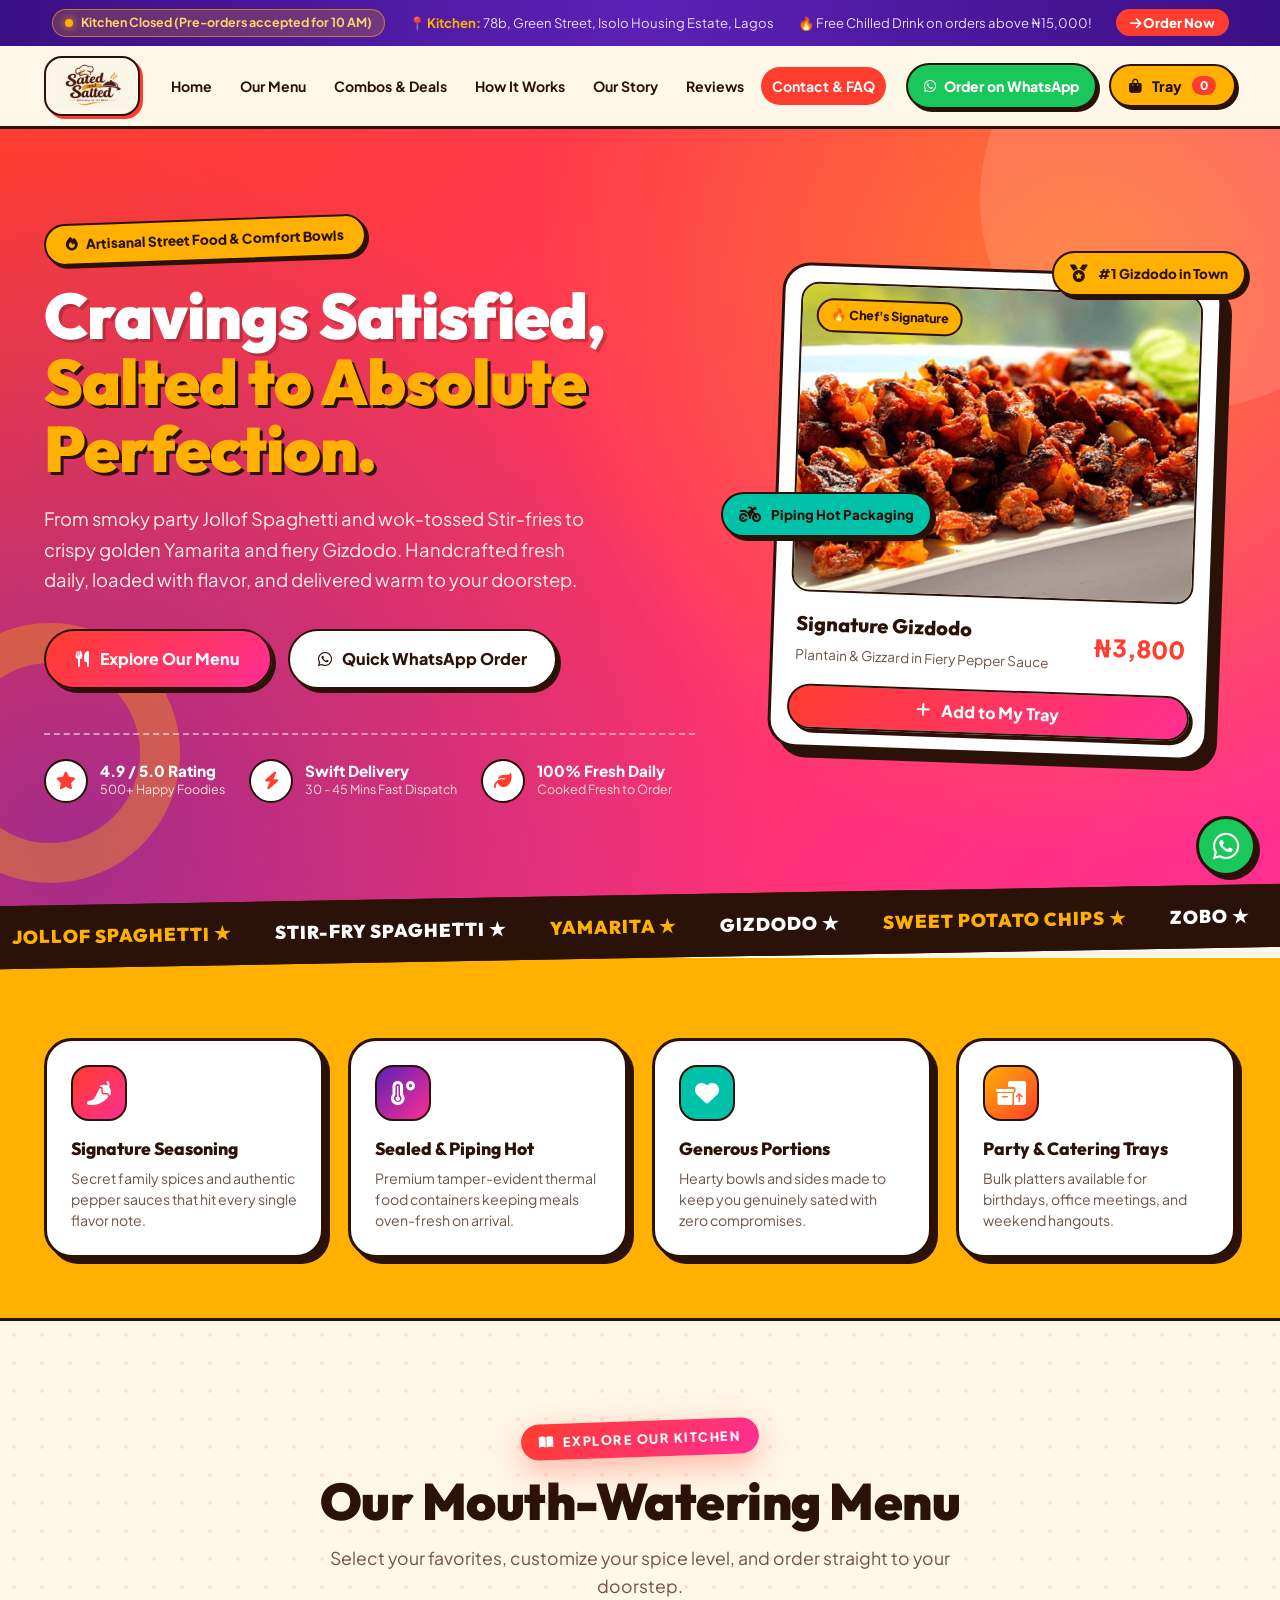
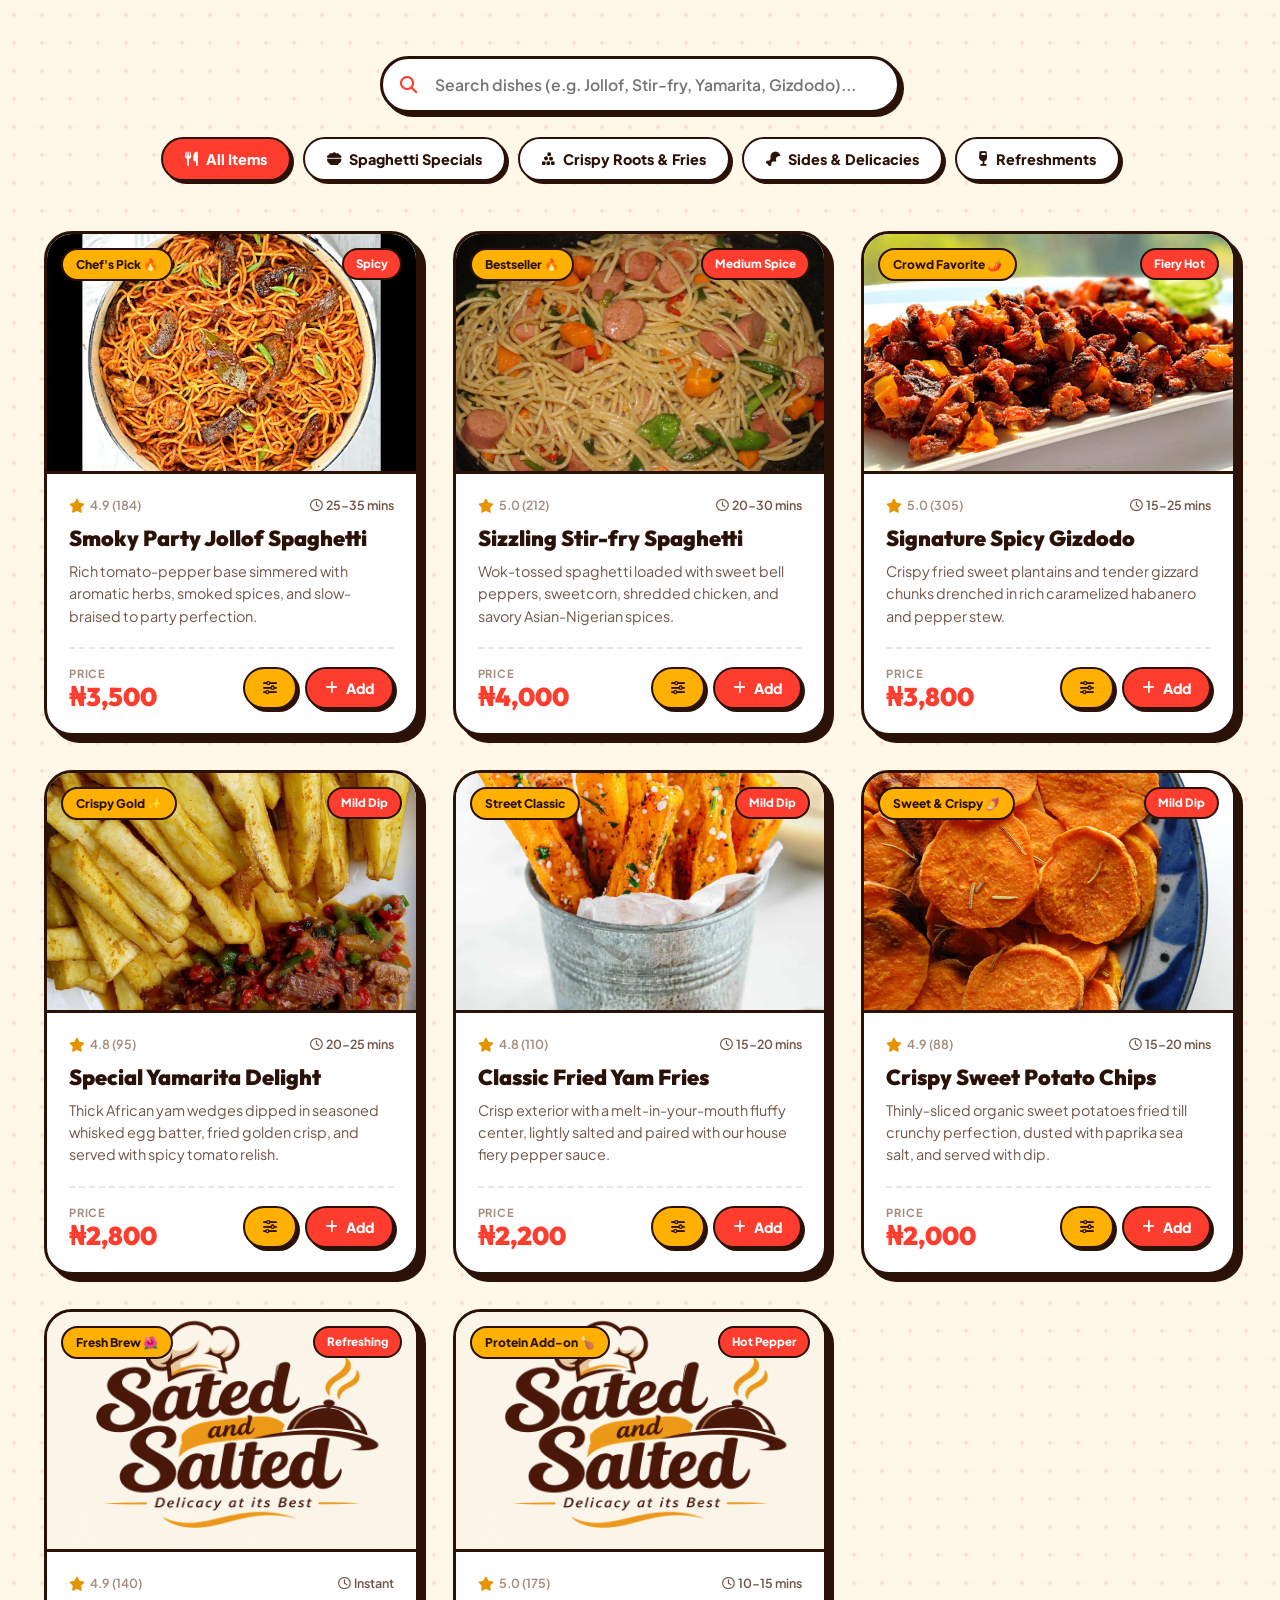
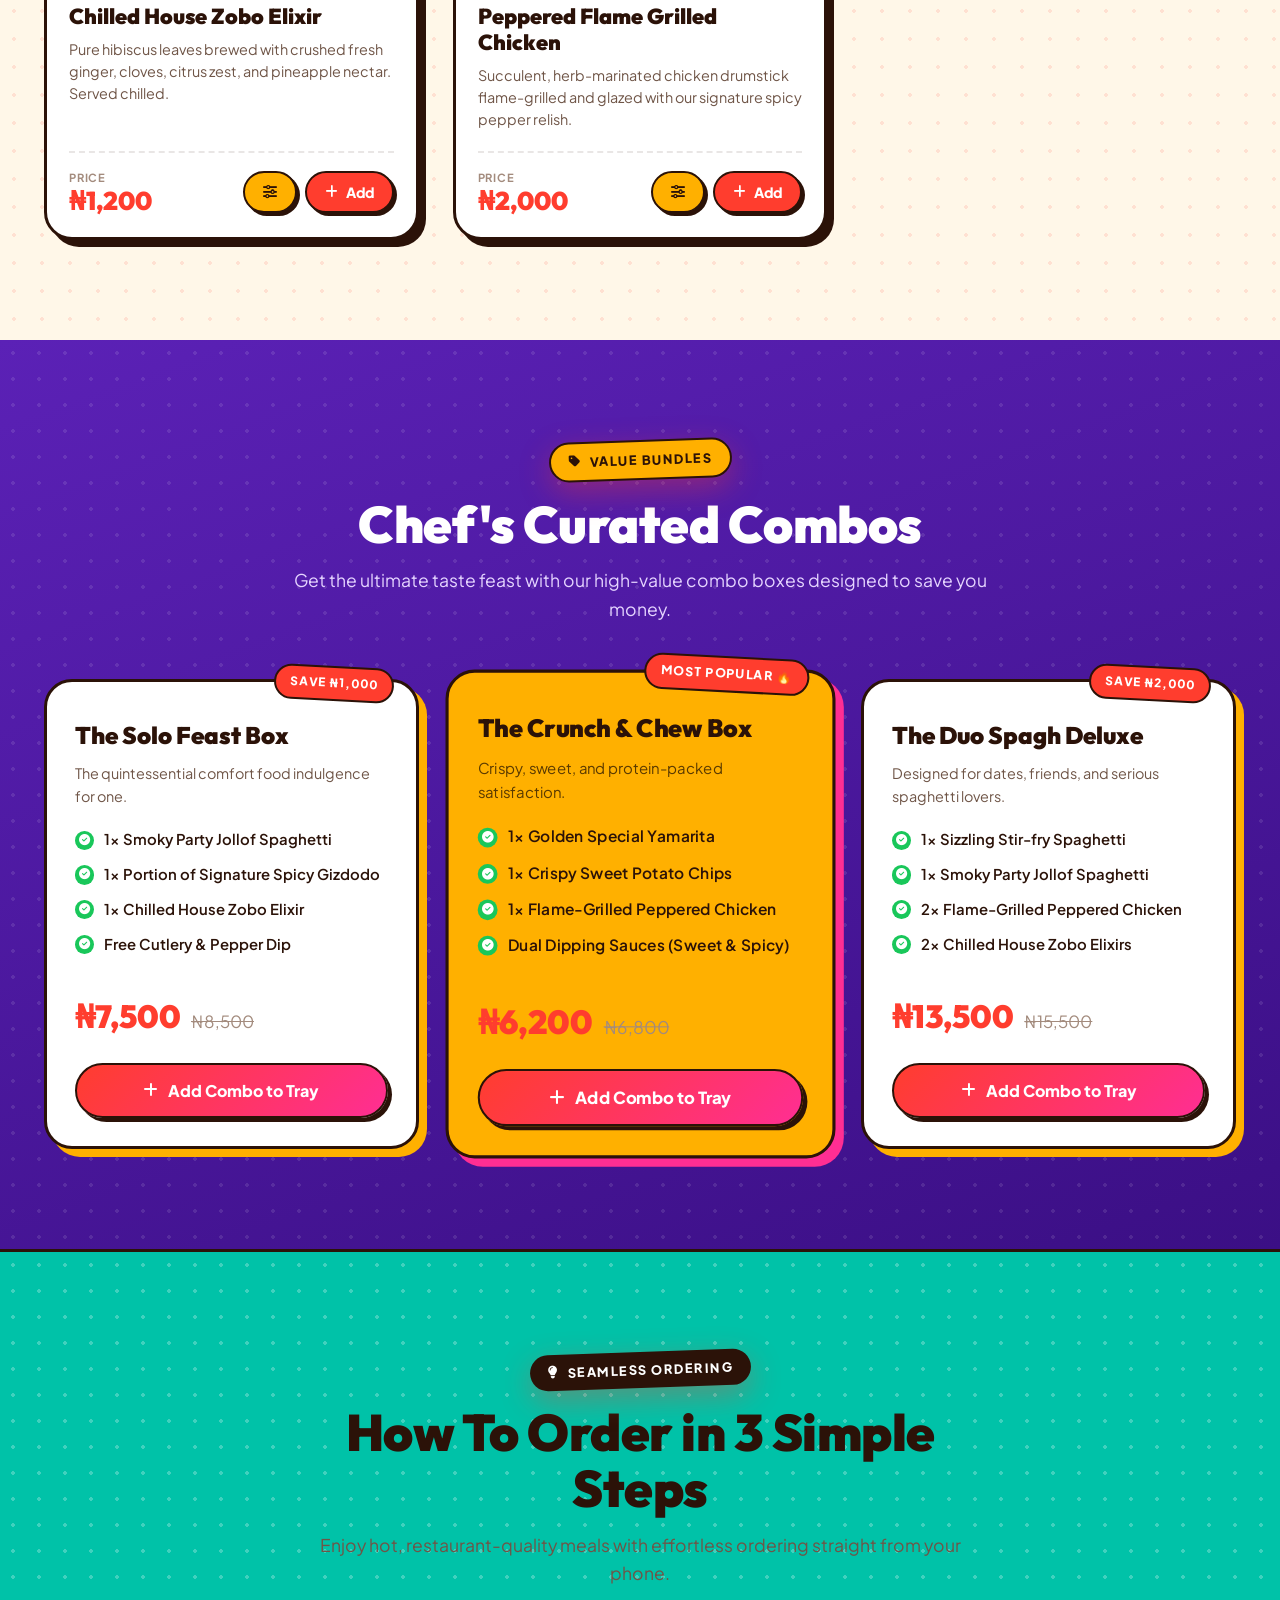
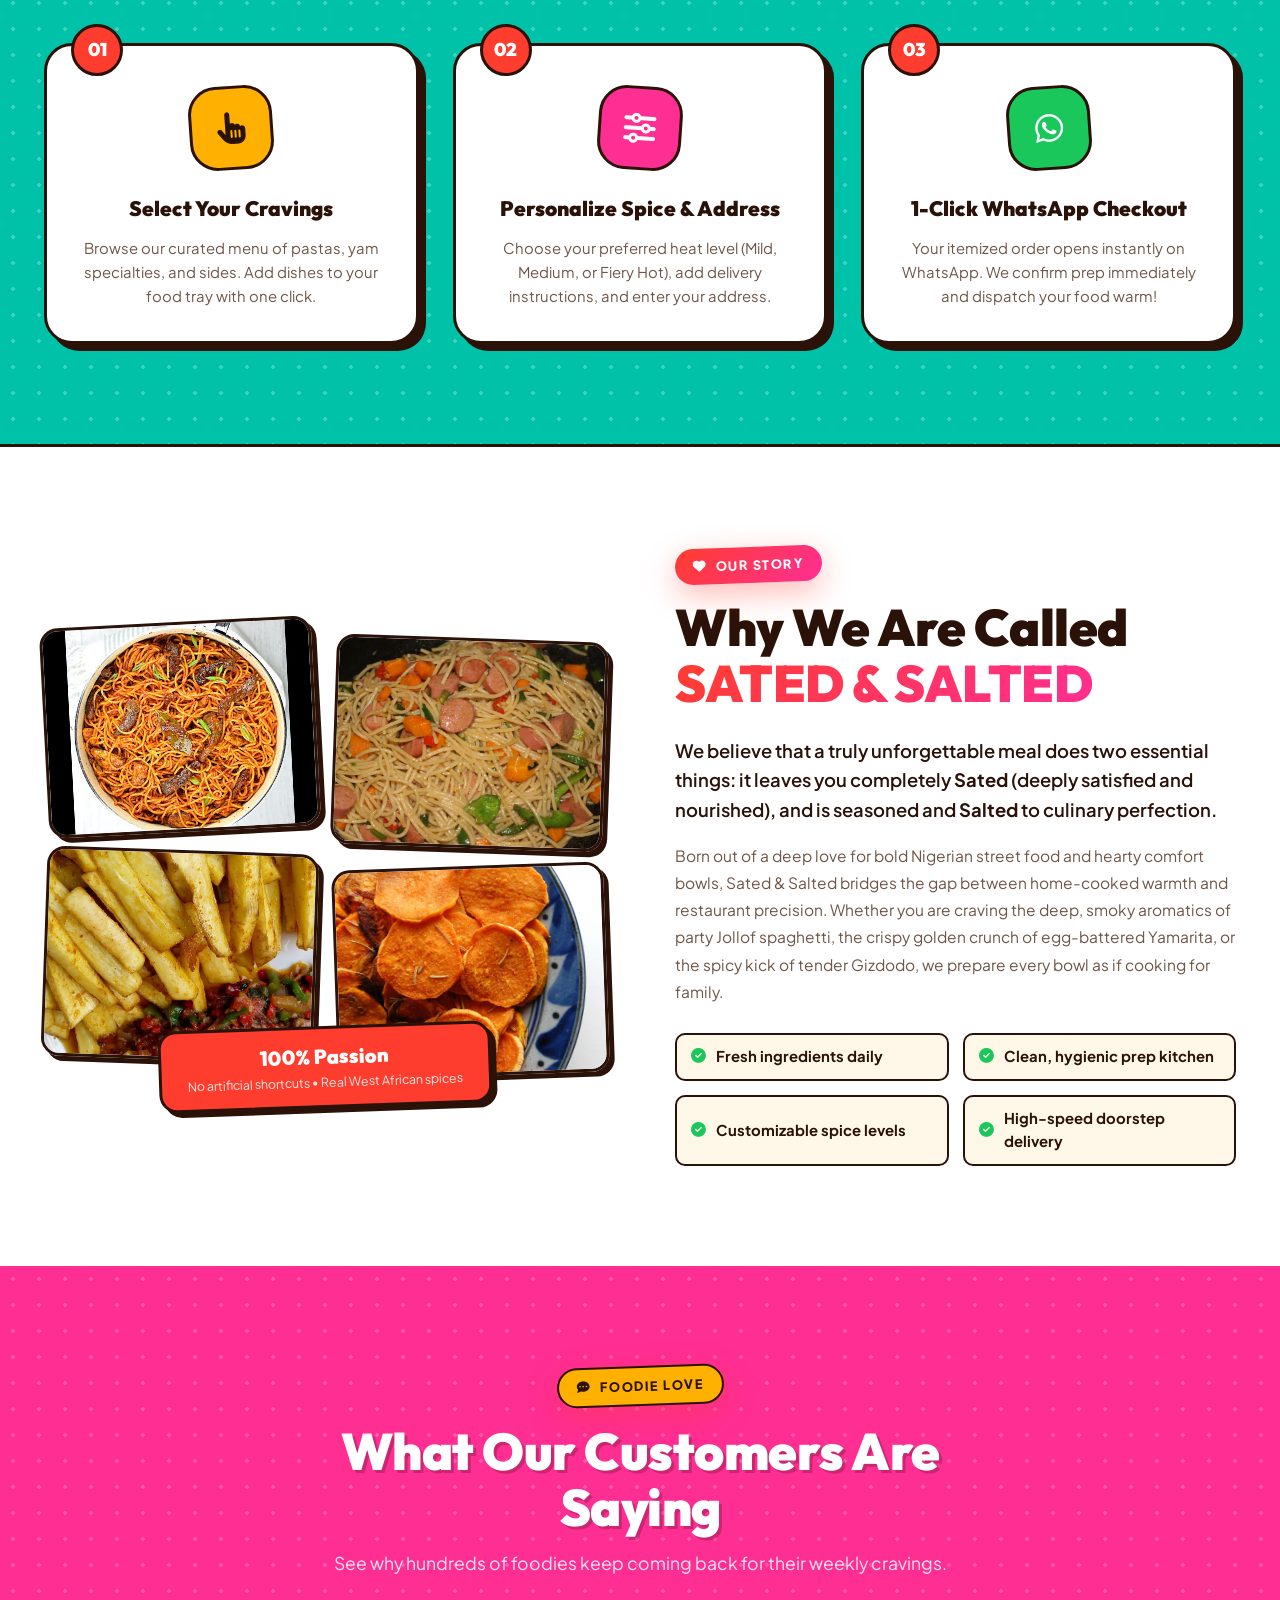
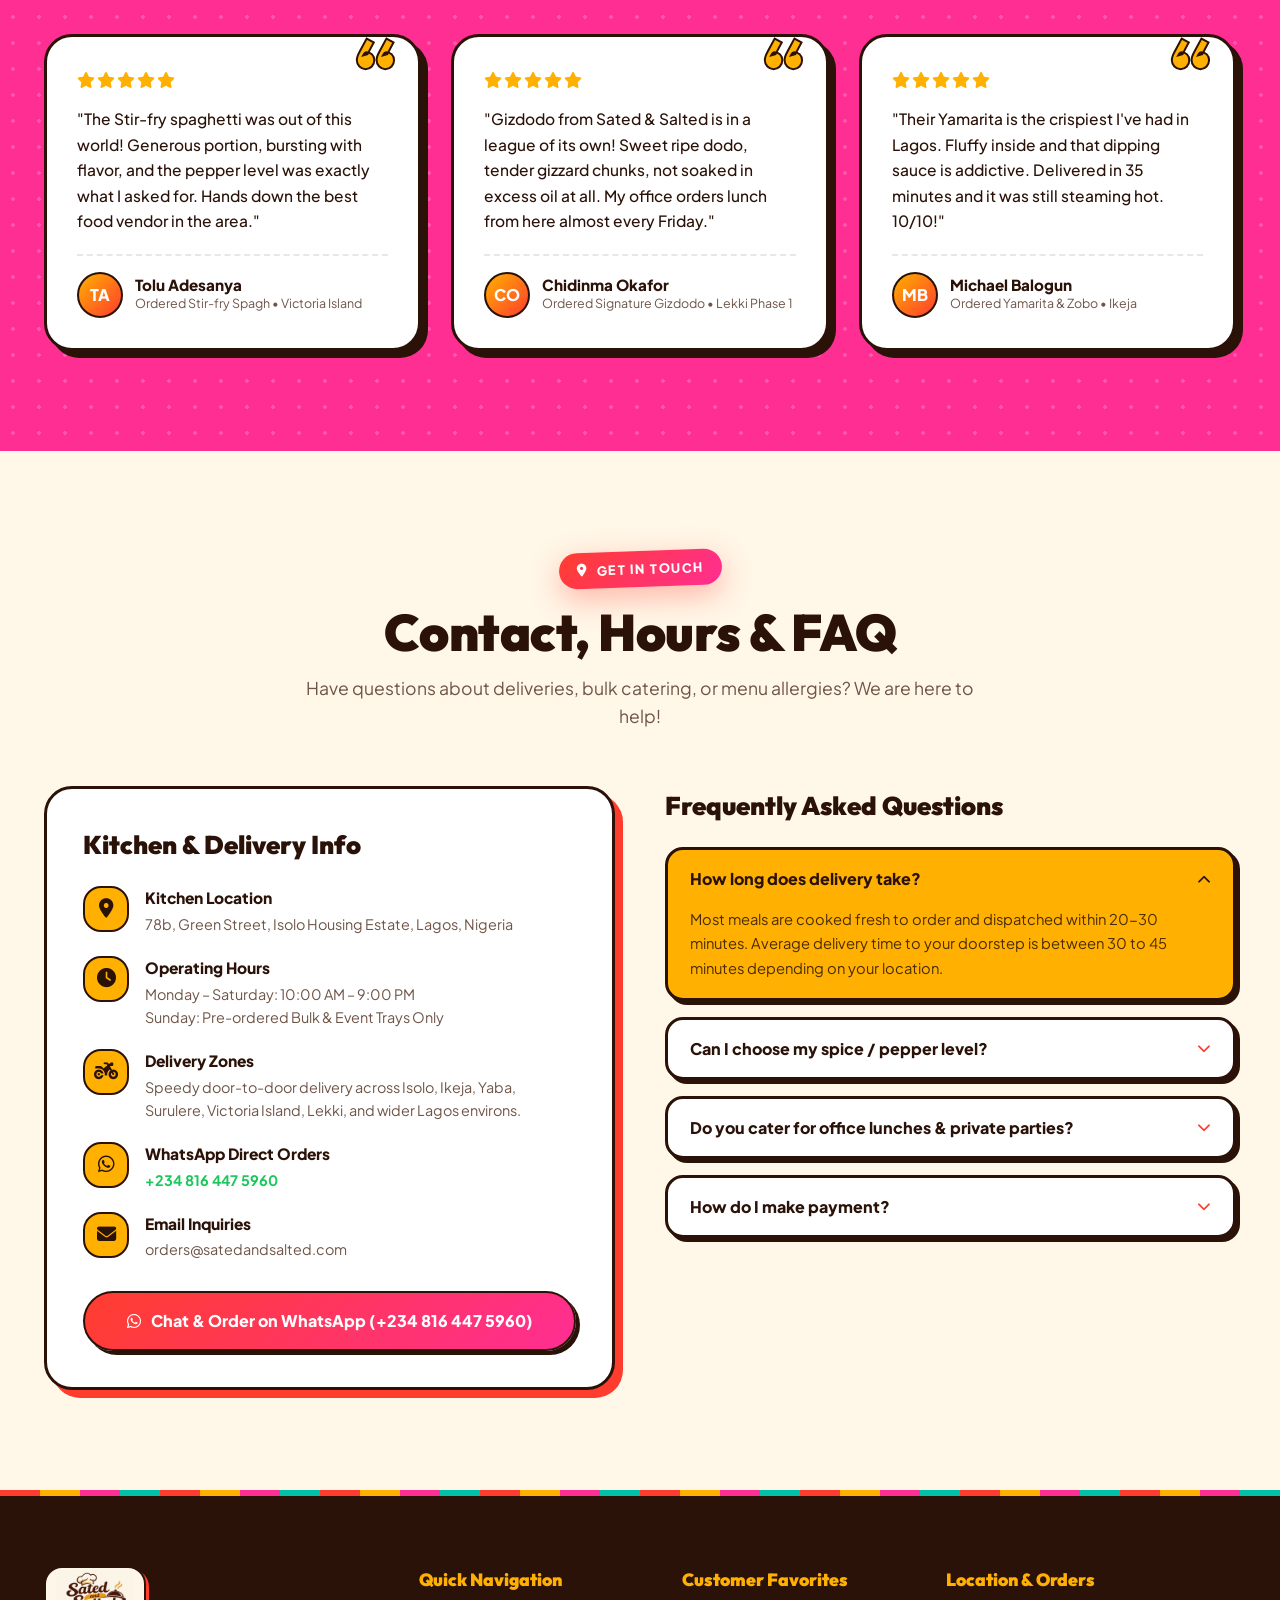
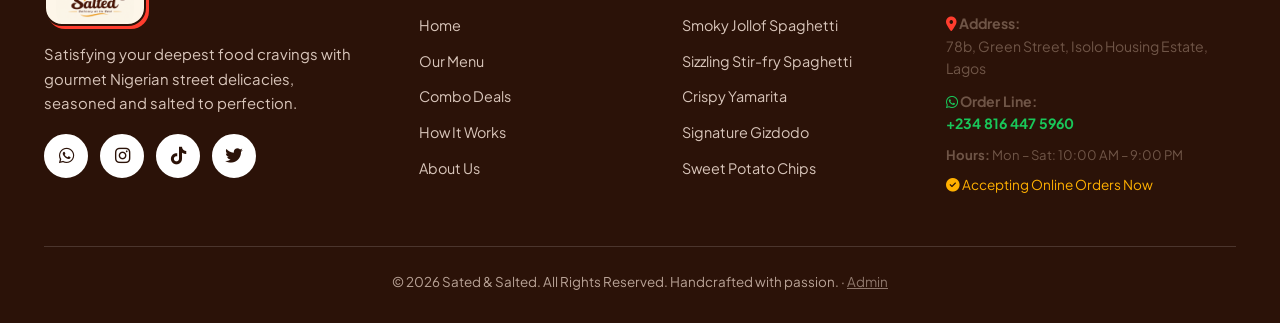
==== commit 7b9ff8e1: "Add admin portal (add/edit/hide/delete dishes, photo upload, prices, backup) and search suggestions " ====
--- a/index.html
+++ b/index.html
@@ -221,7 +221,8 @@
       <div class="menu-filter-wrapper">
         <div class="menu-search-box">
           <i class="fas fa-search"></i>
-          <input type="text" id="menuSearchInput" placeholder="Search dishes (e.g. Jollof, Stir-fry, Yamarita, Gizdodo)...">
+          <input type="text" id="menuSearchInput" placeholder="Search dishes (e.g. Jollof, Stir-fry, Yamarita, Gizdodo)..." role="combobox" aria-controls="searchDropdown">
+          <div class="search-dropdown" id="searchDropdown" role="listbox"></div>
         </div>
 
         <div class="menu-categories">
@@ -618,7 +619,7 @@
       </div>
 
       <div class="footer-bottom">
-        <p>&copy; 2026 Sated & Salted. All Rights Reserved. Handcrafted with passion.</p>
+        <p>&copy; 2026 Sated & Salted. All Rights Reserved. Handcrafted with passion. &middot; <a href="admin.html" style="opacity:.7;text-decoration:underline;">Admin</a></p>
       </div>
     </div>
   </footer>
@@ -839,6 +840,7 @@
   </div>
 
   <!-- JavaScript Application Logic -->
+  <script src="menu-data.js"></script>
   <script src="app.js"></script>
 </body>
 
--- a/style.css
+++ b/style.css
@@ -292,7 +292,7 @@
   box-shadow: 4px 4px 0 var(--text-main); transition: var(--transition);
 }
 .menu-search-box input:focus { box-shadow: 6px 6px 0 var(--primary); border-color: var(--primary); }
-.menu-search-box i { position: absolute; left: 20px; top: 50%; transform: translateY(-50%); color: var(--primary); font-size: 1.05rem; }
+.menu-search-box > i { position: absolute; left: 20px; top: 50%; transform: translateY(-50%); color: var(--primary); font-size: 1.05rem; }
 
 .menu-categories { display: flex; align-items: center; justify-content: center; gap: 12px; flex-wrap: wrap; }
 .cat-btn {
@@ -633,3 +633,23 @@
 .floating-pill-2 { bottom: auto; top: 46%; left: -34px; }
 @media (max-width: 1200px) { #navbar li a { padding: 8px 8px; font-size: 0.82rem; } .btn-header-whatsapp span { display: none; } .btn-header-whatsapp { padding: 11px 13px; } }
 @media (max-width: 768px) { .floating-pill-2 { top: 50%; left: -6px; } }
+
+/* ---------- Search dropdown ---------- */
+.search-dropdown {
+  position: absolute; top: calc(100% + 10px); left: 0; right: 0; z-index: 60; background: #fff;
+  border: 3px solid var(--text-main); border-radius: var(--radius-md); box-shadow: 6px 6px 0 var(--text-main);
+  max-height: 380px; overflow-y: auto; display: none; text-align: left;
+}
+.search-dropdown.open { display: block; animation: ddIn .18s ease; }
+@keyframes ddIn { from { transform: translateY(-6px); } to { transform: translateY(0); } }
+.search-dd-heading { padding: 10px 16px 6px; font-size: .72rem; font-weight: 800; text-transform: uppercase; letter-spacing: 1px; color: var(--text-dim); }
+.search-dd-item { display: flex; align-items: center; gap: 12px; padding: 10px 14px; cursor: pointer; border-top: 1px solid var(--border-light); }
+.search-dd-item:hover, .search-dd-item.active { background: var(--accent); }
+.search-dd-item img { width: 52px; height: 52px; border-radius: 12px; object-fit: cover; border: 2px solid var(--text-main); background: #FDF6E9; flex-shrink: 0; }
+.search-dd-info { flex: 1; min-width: 0; }
+.search-dd-name { font-weight: 800; font-size: .95rem; white-space: nowrap; overflow: hidden; text-overflow: ellipsis; }
+.search-dd-name mark { background: var(--primary); color: #fff; border-radius: 4px; padding: 0 3px; }
+.search-dd-meta { font-size: .8rem; color: var(--text-muted); font-weight: 600; }
+.search-dd-add { width: 34px; height: 34px; border-radius: 50%; background: var(--primary); color: #fff; border: 2px solid var(--text-main); display: flex; align-items: center; justify-content: center; font-size: .8rem; flex-shrink: 0; }
+.search-dd-add:hover { transform: scale(1.12); background: var(--text-main); }
+.search-empty { padding: 20px 16px; text-align: center; color: var(--text-muted); font-weight: 600; }
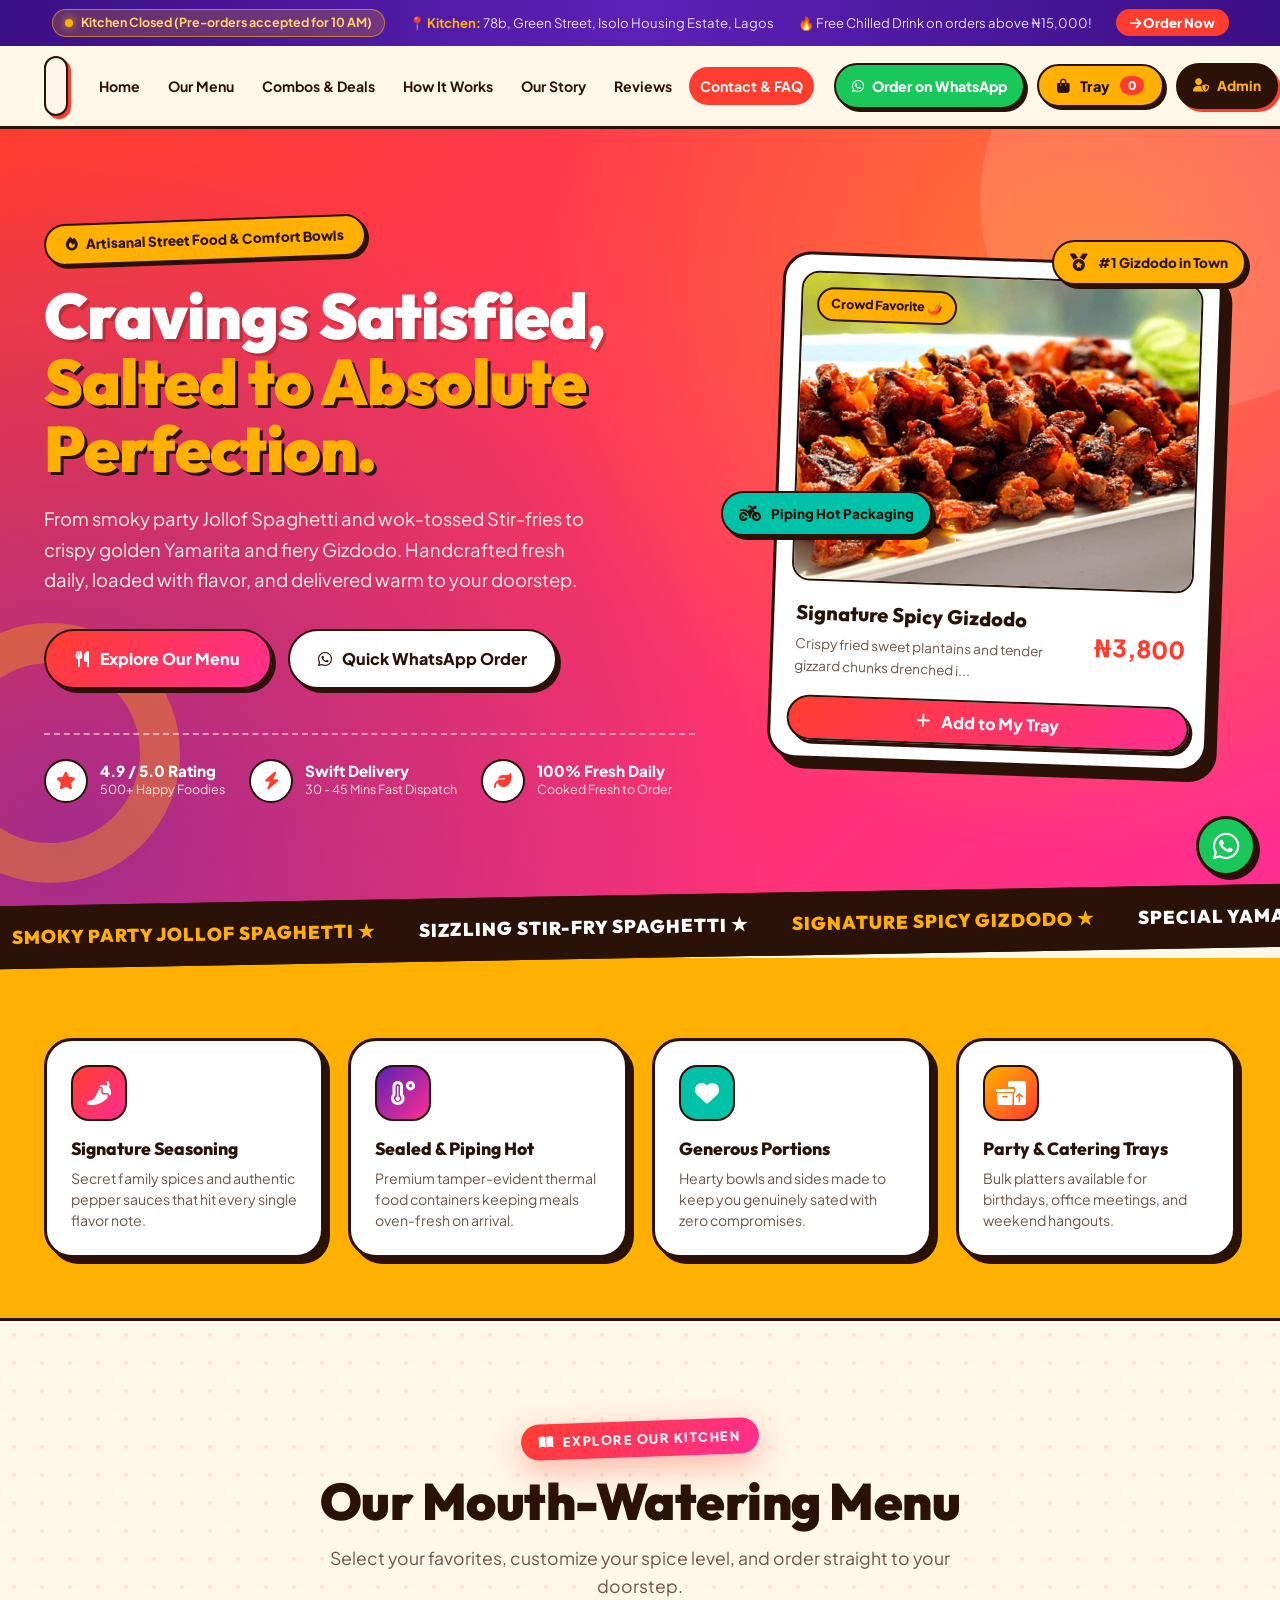
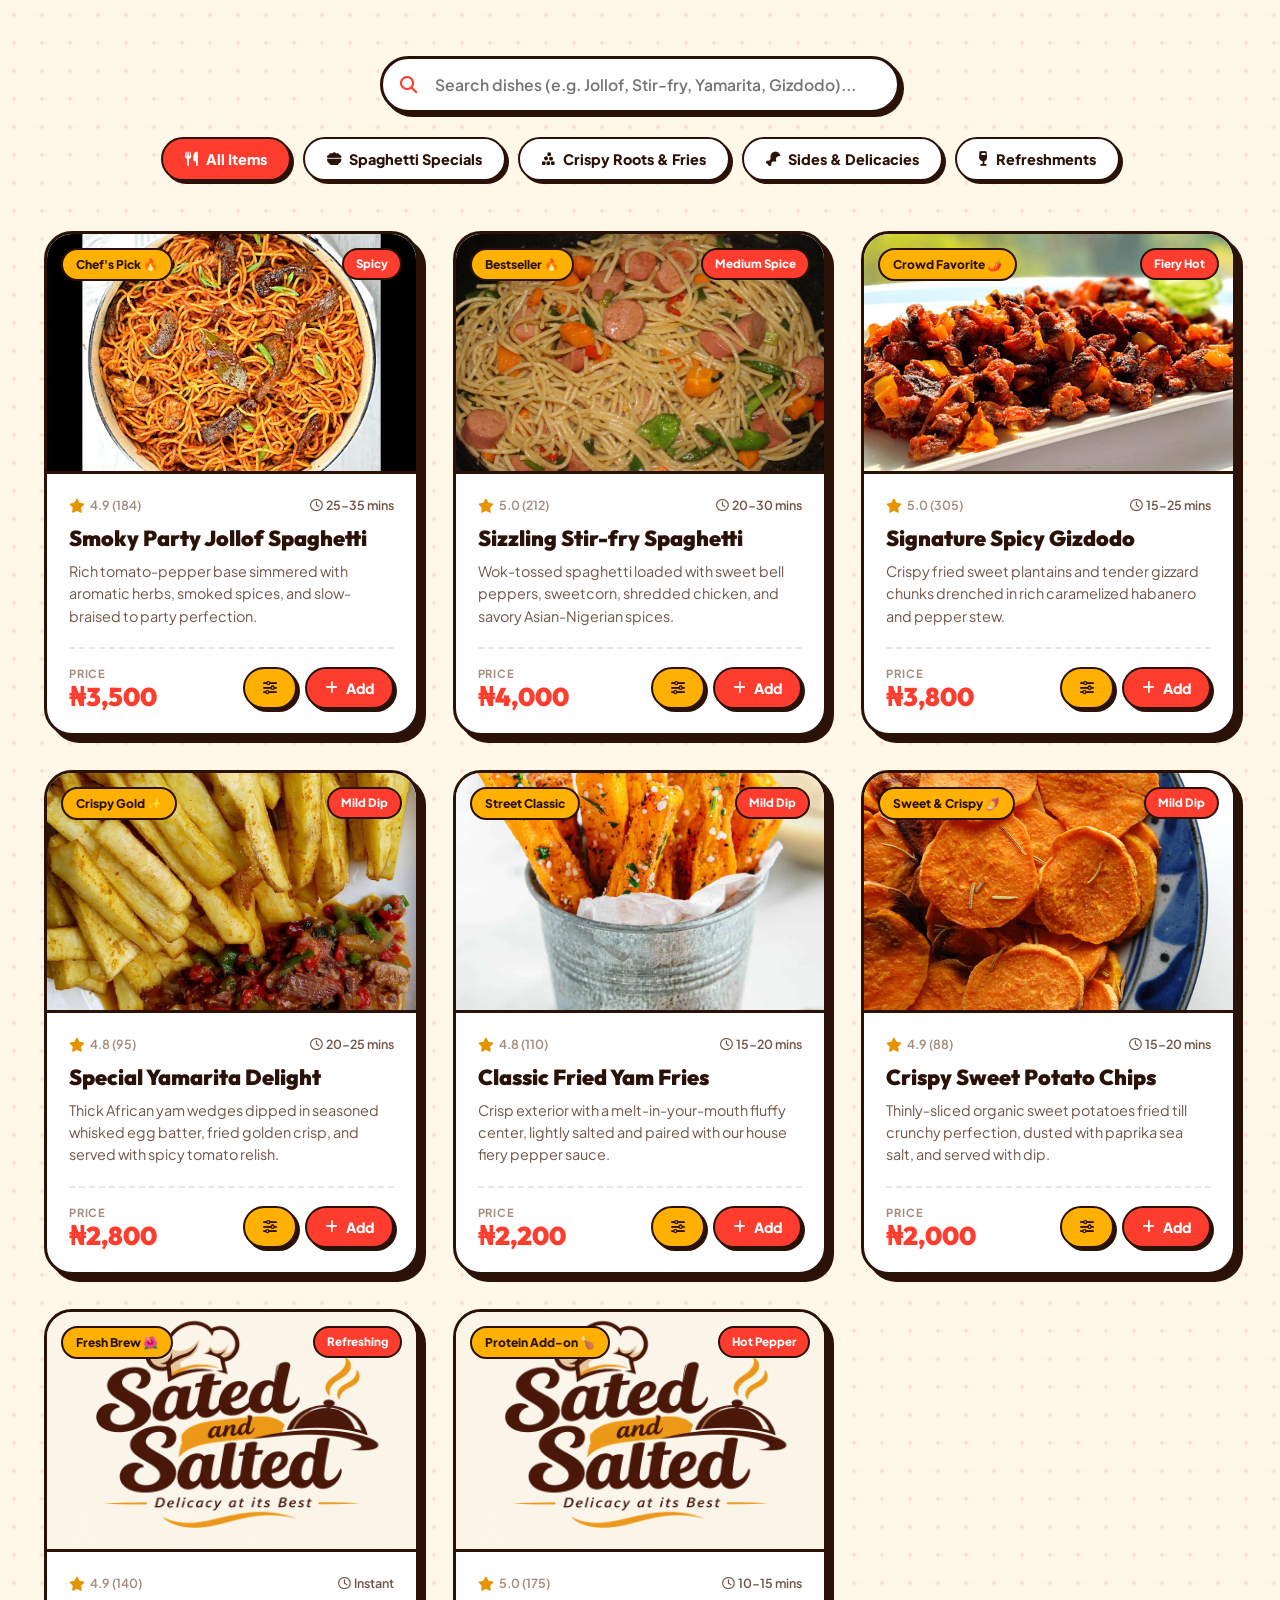
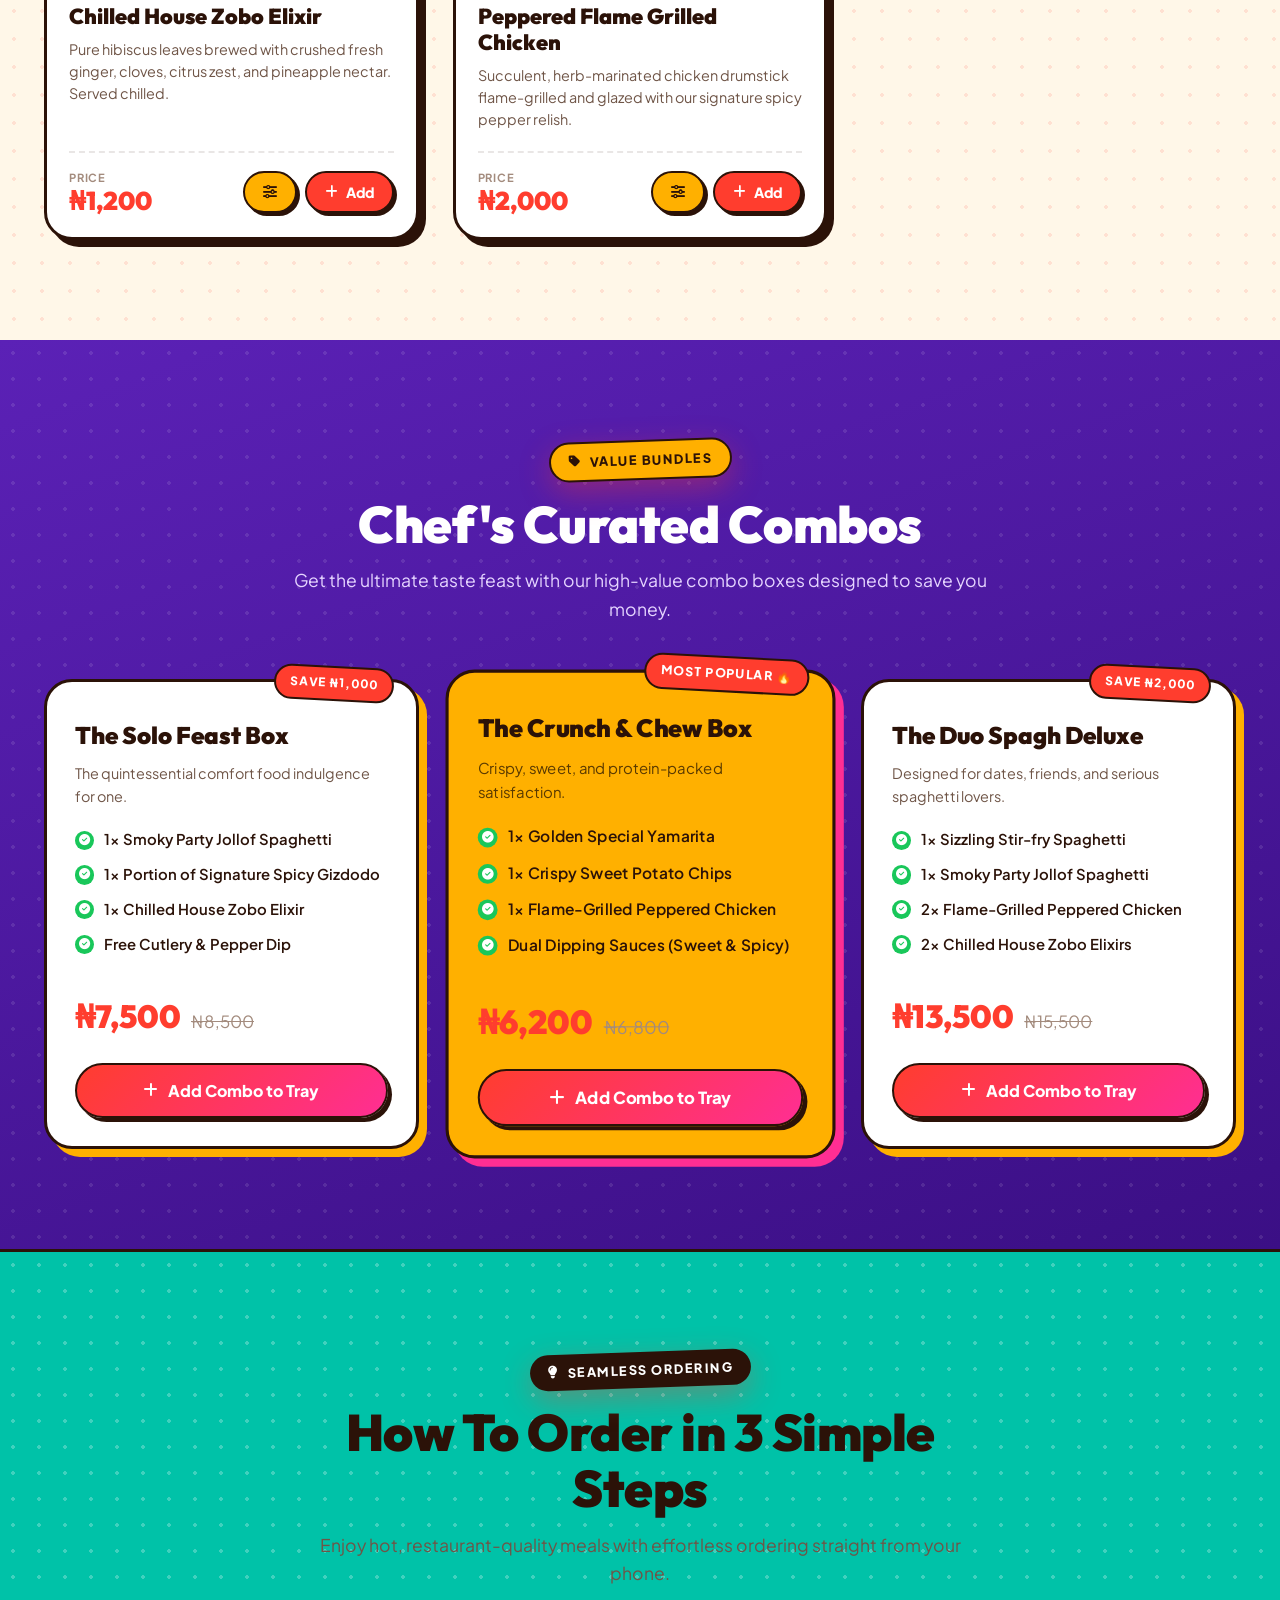
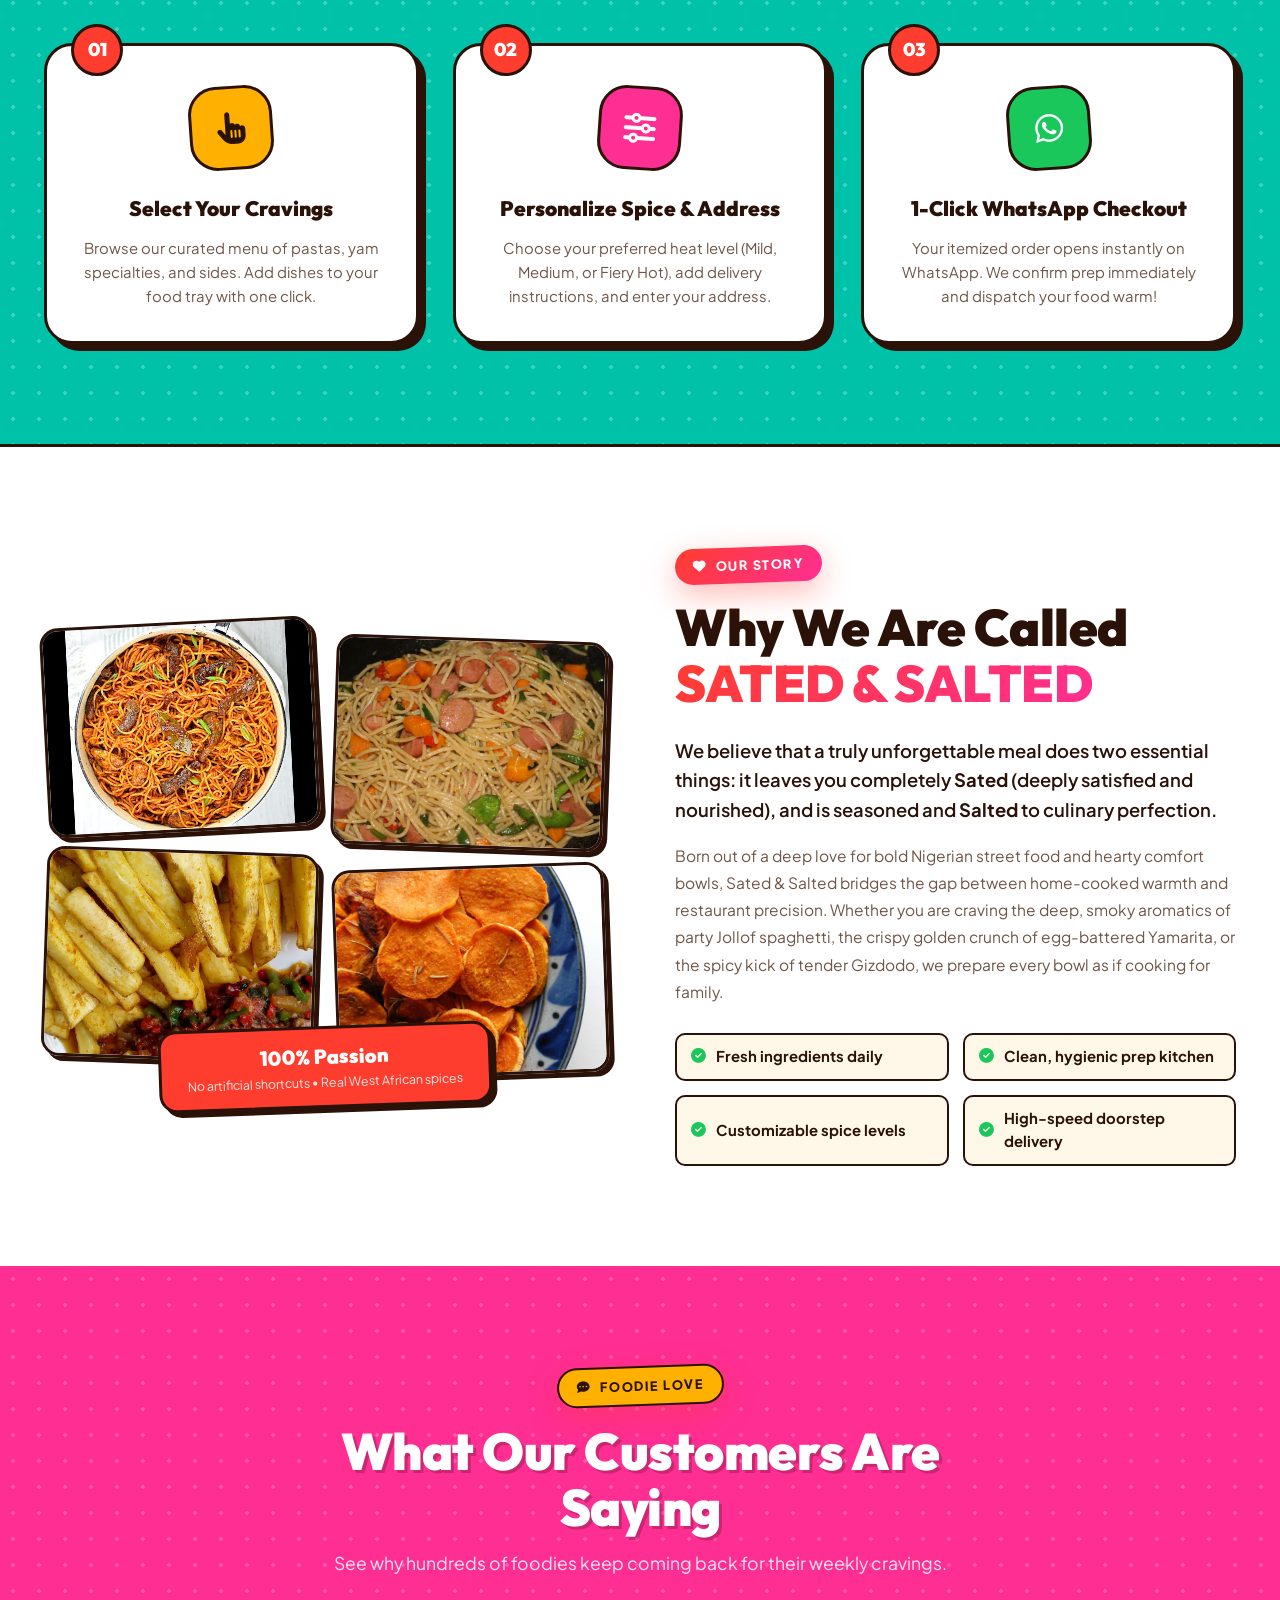
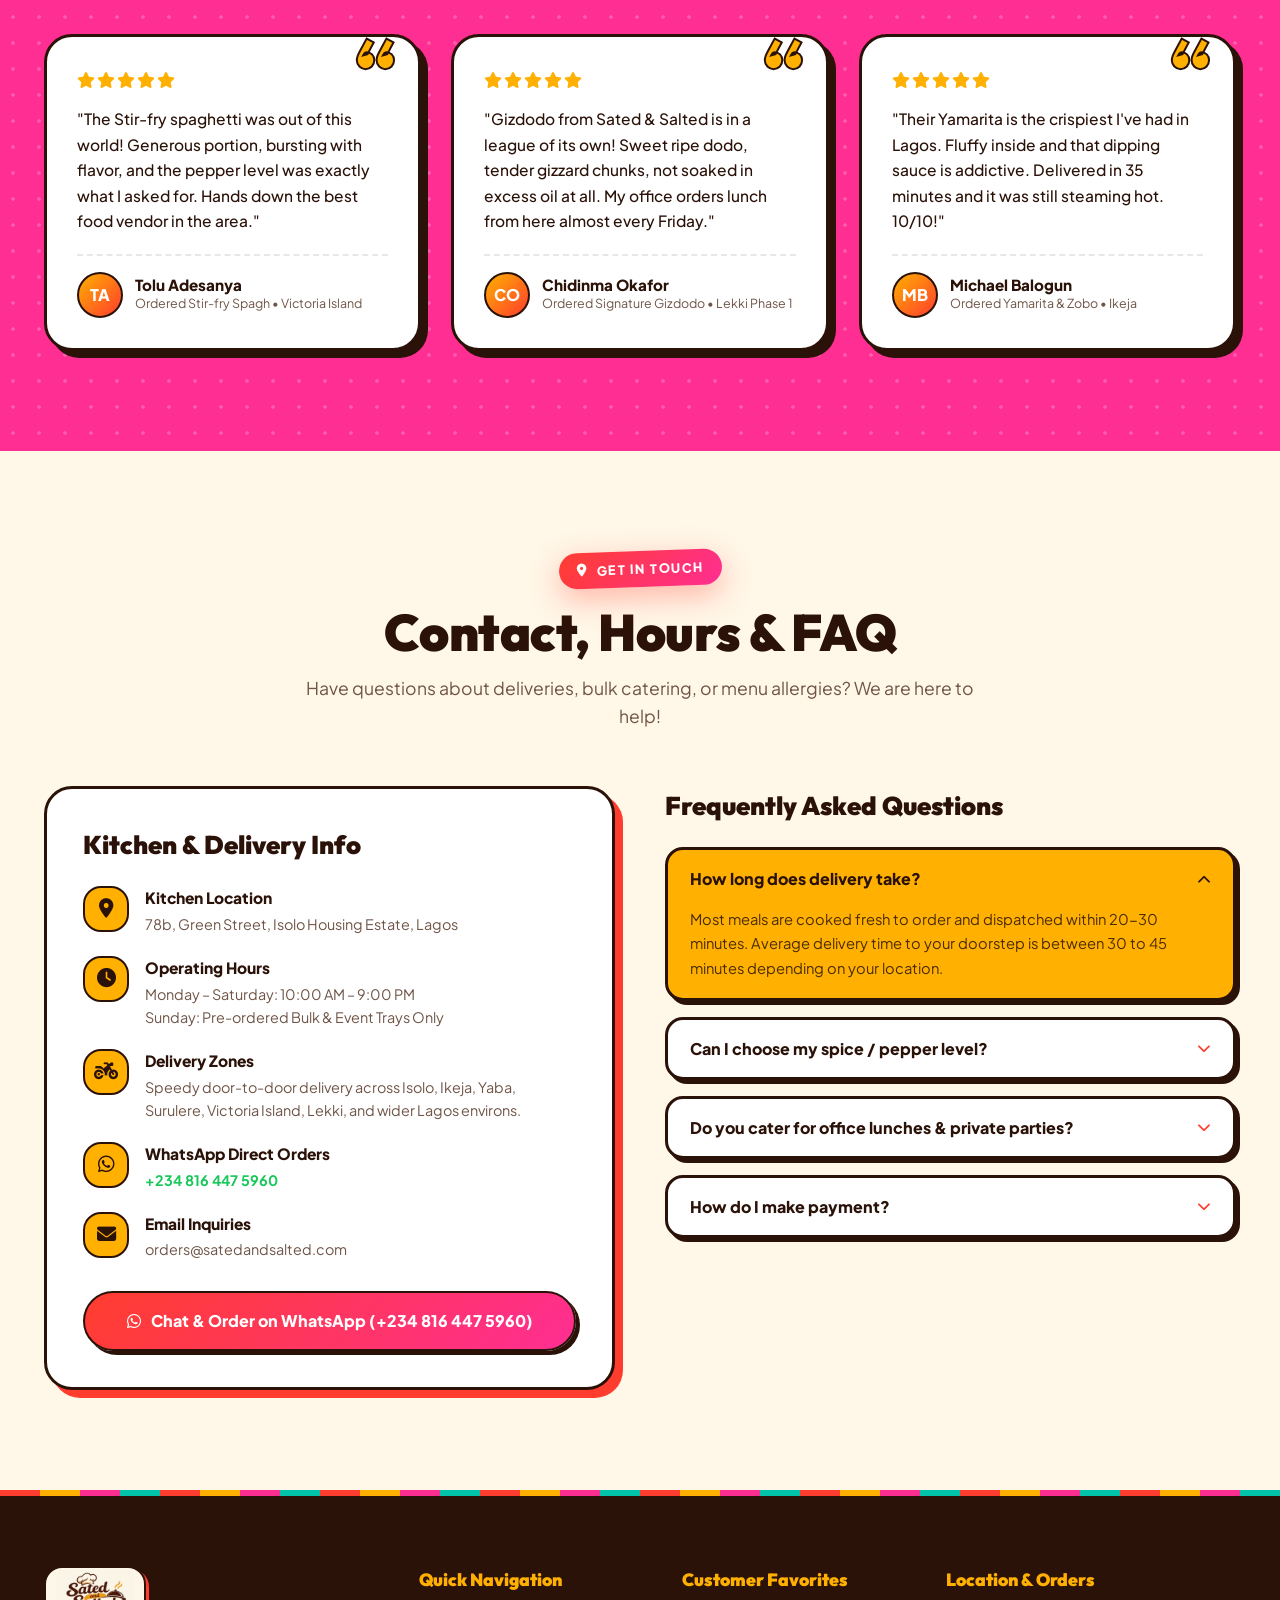
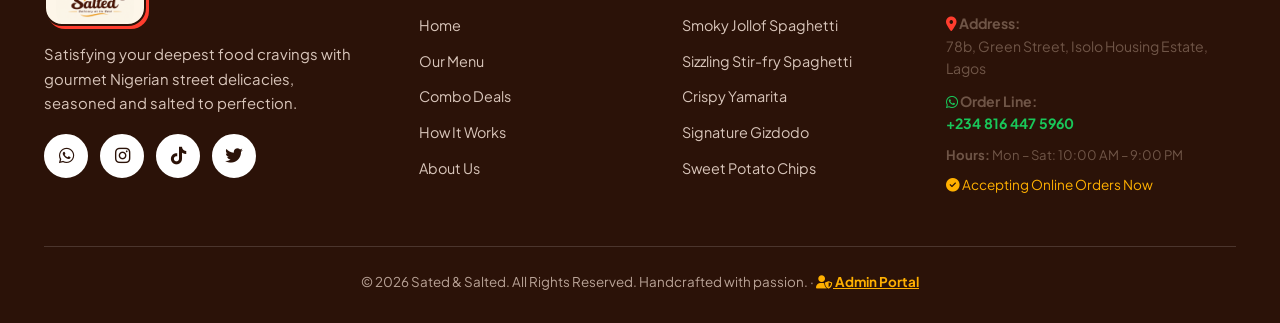
==== commit c51e2944: "Connect Admin Portal to website with live price, photo, combo, and storefront sync" ====
--- a/index.html
+++ b/index.html
@@ -25,8 +25,8 @@
   <!-- Top Announcement Bar -->
   <div class="top-bar">
     <span id="kitchenStatusIndicator" class="kitchen-status-pill"><span class="status-dot"></span> Kitchen Open & Cooking</span>
-    <span>📍 <strong>Kitchen:</strong> 78b, Green Street, Isolo Housing Estate, Lagos</span>
-    <span>🔥 Free Chilled Drink on orders above ₦15,000!</span>
+    <span id="topBarAddress">📍 <strong>Kitchen:</strong> 78b, Green Street, Isolo Housing Estate, Lagos</span>
+    <span id="topBarPromo">🔥 Free Chilled Drink on orders above ₦15,000!</span>
     <a href="#menu"><i class="fas fa-arrow-right"></i> Order Now</a>
   </div>
 
@@ -54,7 +54,7 @@
       <!-- Header Actions -->
       <div class="header-actions">
         <!-- Direct WhatsApp CTA -->
-        <a href="https://wa.me/2348164475960?text=Hello%20Sated%20%26%20Salted!%20I%20would%20like%20to%20place%20an%20order." target="_blank" class="btn-header-whatsapp">
+        <a id="headerWhatsappBtn" href="https://wa.me/2348164475960?text=Hello%20Sated%20%26%20Salted!%20I%20would%20like%20to%20place%20an%20order." target="_blank" class="btn-header-whatsapp">
           <i class="fab fa-whatsapp"></i>
           <span>Order on WhatsApp</span>
         </a>
@@ -65,6 +65,12 @@
           <span>Tray</span>
           <span class="cart-count-badge">0</span>
         </button>
+
+        <!-- Admin Portal Button -->
+        <a href="admin.html" class="btn-header-admin" title="Admin Portal - Edit Menu, Prices & Photos">
+          <i class="fas fa-user-shield"></i>
+          <span>Admin</span>
+        </a>
 
         <!-- Mobile Menu Toggle Button -->
         <button class="mobile-menu-toggle" id="mobileMenuToggle" aria-label="Toggle Navigation">
@@ -98,7 +104,7 @@
             <a href="#menu" class="btn-primary">
               <i class="fas fa-utensils"></i> Explore Our Menu
             </a>
-            <a href="https://wa.me/2348164475960?text=Hi!%20I%20want%20to%20order%20food%20from%20Sated%20%26%20Salted" target="_blank" class="btn-secondary">
+            <a id="heroWhatsappBtn" href="https://wa.me/2348164475960?text=Hi!%20I%20want%20to%20order%20food%20from%20Sated%20%26%20Salted" target="_blank" class="btn-secondary">
               <i class="fab fa-whatsapp"></i> Quick WhatsApp Order
             </a>
           </div>
@@ -135,24 +141,24 @@
         <div class="hero-visual">
           <div class="floating-pill floating-pill-1">
             <i class="fas fa-medal"></i>
-            <span>#1 Gizdodo in Town</span>
+            <span id="heroPill1Text">#1 Gizdodo in Town</span>
           </div>
 
           <div class="hero-dish-card">
             <div class="hero-dish-img-wrap">
-              <img src="gizdodo.jpg" alt="Signature Spicy Gizdodo">
-              <span class="hero-dish-badge">🔥 Chef's Signature</span>
+              <img id="heroDishImg" src="gizdodo.jpg" alt="Signature Spicy Gizdodo">
+              <span id="heroDishBadge" class="hero-dish-badge">🔥 Chef's Signature</span>
             </div>
             <div class="hero-dish-info">
               <div>
-                <h3>Signature Gizdodo</h3>
-                <p>Plantain & Gizzard in Fiery Pepper Sauce</p>
+                <h3 id="heroDishTitle">Signature Gizdodo</h3>
+                <p id="heroDishDesc">Plantain & Gizzard in Fiery Pepper Sauce</p>
               </div>
               <div class="hero-dish-price-group">
-                <div class="hero-dish-price">₦3,800</div>
-              </div>
-            </div>
-            <button class="btn-primary" style="width: 100%; margin-top: 12px; padding: 10px;" onclick="addToCart('gizdodo')">
+                <div id="heroDishPrice" class="hero-dish-price">₦3,800</div>
+              </div>
+            </div>
+            <button id="heroDishAddBtn" class="btn-primary" style="width: 100%; margin-top: 12px; padding: 10px;" onclick="addToCart('gizdodo')">
               <i class="fas fa-plus"></i> Add to My Tray
             </button>
           </div>
@@ -167,7 +173,7 @@
   </section>
 
   <!-- Scrolling banner -->
-  <div class="marquee" aria-hidden="true"><div class="marquee-track"><span>Jollof Spaghetti &#9733;</span><span>Stir-fry Spaghetti &#9733;</span><span>Yamarita &#9733;</span><span>Gizdodo &#9733;</span><span>Sweet Potato Chips &#9733;</span><span>Zobo &#9733;</span><span>Delicacy at its Best &#9733;</span><span>Jollof Spaghetti &#9733;</span><span>Stir-fry Spaghetti &#9733;</span><span>Yamarita &#9733;</span><span>Gizdodo &#9733;</span><span>Sweet Potato Chips &#9733;</span><span>Zobo &#9733;</span><span>Delicacy at its Best &#9733;</span></div></div>
+  <div class="marquee" aria-hidden="true"><div id="marqueeTrack" class="marquee-track"><span>Jollof Spaghetti &#9733;</span><span>Stir-fry Spaghetti &#9733;</span><span>Yamarita &#9733;</span><span>Gizdodo &#9733;</span><span>Sweet Potato Chips &#9733;</span><span>Zobo &#9733;</span><span>Delicacy at its Best &#9733;</span><span>Jollof Spaghetti &#9733;</span><span>Stir-fry Spaghetti &#9733;</span><span>Yamarita &#9733;</span><span>Gizdodo &#9733;</span><span>Sweet Potato Chips &#9733;</span><span>Zobo &#9733;</span><span>Delicacy at its Best &#9733;</span></div></div>
 
   <!-- Features / Value Pillars Bar -->
   <section class="features-section">
@@ -250,7 +256,7 @@
         <p class="section-desc">Get the ultimate taste feast with our high-value combo boxes designed to save you money.</p>
       </div>
 
-      <div class="specials-grid">
+      <div class="specials-grid" id="specialsGrid">
         <!-- Combo 1 -->
         <div class="special-card">
           <span class="combo-ribbon">Save ₦1,000</span>
@@ -470,7 +476,7 @@
               <div class="contact-detail-icon"><i class="fas fa-location-dot"></i></div>
               <div class="contact-detail-text">
                 <h4>Kitchen Location</h4>
-                <p>78b, Green Street, Isolo Housing Estate, Lagos, Nigeria</p>
+                <p id="contactAddressText">78b, Green Street, Isolo Housing Estate, Lagos, Nigeria</p>
               </div>
             </div>
 
@@ -494,7 +500,7 @@
               <div class="contact-detail-icon"><i class="fab fa-whatsapp"></i></div>
               <div class="contact-detail-text">
                 <h4>WhatsApp Direct Orders</h4>
-                <p><a href="https://wa.me/2348164475960" target="_blank" style="color: var(--whatsapp); font-weight: 700;">+234 816 447 5960</a></p>
+                <p><a id="contactWhatsappLink" href="https://wa.me/2348164475960" target="_blank" style="color: var(--whatsapp); font-weight: 700;">+234 816 447 5960</a></p>
               </div>
             </div>
 
@@ -507,7 +513,7 @@
             </div>
           </div>
 
-          <a href="https://wa.me/2348164475960?text=Hello%20Sated%20%26%20Salted!%20I%20want%20to%20order%20food." target="_blank" class="btn-primary" style="width: 100%; text-align: center;">
+          <a id="contactWhatsappBtn" href="https://wa.me/2348164475960?text=Hello%20Sated%20%26%20Salted!%20I%20want%20to%20order%20food." target="_blank" class="btn-primary" style="width: 100%; text-align: center;">
             <i class="fab fa-whatsapp"></i> Chat & Order on WhatsApp (+234 816 447 5960)
           </a>
         </div>
@@ -603,11 +609,11 @@
           <h4>Location & Orders</h4>
           <p style="color: var(--text-muted); font-size: 0.88rem; line-height: 1.6; margin-bottom: 10px;">
             <i class="fas fa-location-dot" style="color: var(--primary);"></i> <strong>Address:</strong><br>
-            78b, Green Street, Isolo Housing Estate, Lagos
+            <span id="footerAddressText">78b, Green Street, Isolo Housing Estate, Lagos</span>
           </p>
           <p style="color: var(--text-muted); font-size: 0.88rem; line-height: 1.6; margin-bottom: 10px;">
             <i class="fab fa-whatsapp" style="color: var(--whatsapp);"></i> <strong>Order Line:</strong><br>
-            <a href="https://wa.me/2348164475960" target="_blank" style="color: var(--whatsapp); font-weight: 700;">+234 816 447 5960</a>
+            <a id="footerWhatsappLink" href="https://wa.me/2348164475960" target="_blank" style="color: var(--whatsapp); font-weight: 700;">+234 816 447 5960</a>
           </p>
           <p style="color: var(--text-muted); font-size: 0.82rem; line-height: 1.5; margin-bottom: 10px;">
             <strong>Hours:</strong> Mon – Sat: 10:00 AM – 9:00 PM
@@ -619,7 +625,7 @@
       </div>
 
       <div class="footer-bottom">
-        <p>&copy; 2026 Sated & Salted. All Rights Reserved. Handcrafted with passion. &middot; <a href="admin.html" style="opacity:.7;text-decoration:underline;">Admin</a></p>
+        <p>&copy; 2026 Sated & Salted. All Rights Reserved. Handcrafted with passion. &middot; <a href="admin.html" style="color:var(--accent);font-weight:700;text-decoration:underline;"><i class="fas fa-user-shield"></i> Admin Portal</a></p>
       </div>
     </div>
   </footer>
@@ -766,7 +772,7 @@
               <input type="radio" name="modalPortion" id="portionJumbo">
               <span class="portion-info">Jumbo Feast Bowl (Extra Portion)</span>
             </div>
-            <span style="font-size: 0.85rem; color: var(--primary); font-weight: 700;">+₦1,500</span>
+            <span id="jumboPriceLabel" style="font-size: 0.85rem; color: var(--primary); font-weight: 700;">+₦1,500</span>
           </label>
         </div>
 
@@ -775,7 +781,7 @@
           <span>Add-on Extras</span>
           <span style="font-size: 0.75rem; color: var(--text-dim);">Optional</span>
         </div>
-        <div class="addons-list">
+        <div class="addons-list" id="modalAddonsList">
           <label class="addon-label">
             <div style="display: flex; align-items: center; gap: 10px;">
               <input type="checkbox" class="modal-addon-checkbox" data-name="Extra Fried Dodo" data-price="800">
--- a/style.css
+++ b/style.css
@@ -653,3 +653,29 @@
 .search-dd-add { width: 34px; height: 34px; border-radius: 50%; background: var(--primary); color: #fff; border: 2px solid var(--text-main); display: flex; align-items: center; justify-content: center; font-size: .8rem; flex-shrink: 0; }
 .search-dd-add:hover { transform: scale(1.12); background: var(--text-main); }
 .search-empty { padding: 20px 16px; text-align: center; color: var(--text-muted); font-weight: 600; }
+
+/* ---------- Header Admin Button ---------- */
+.btn-header-admin {
+  display: inline-flex;
+  align-items: center;
+  gap: 7px;
+  padding: 10px 15px;
+  border-radius: var(--radius-full);
+  background: var(--text-main);
+  color: var(--accent);
+  font-size: 0.85rem;
+  font-weight: 800;
+  border: 2px solid var(--text-main);
+  box-shadow: 3px 3px 0 var(--primary);
+  white-space: nowrap;
+}
+.btn-header-admin:hover {
+  background: var(--primary);
+  color: #fff;
+  transform: translate(-2px, -2px);
+  box-shadow: 5px 5px 0 var(--text-main);
+}
+@media (max-width: 1100px) {
+  .btn-header-admin span { display: none; }
+  .btn-header-admin { padding: 10px 12px; }
+}
